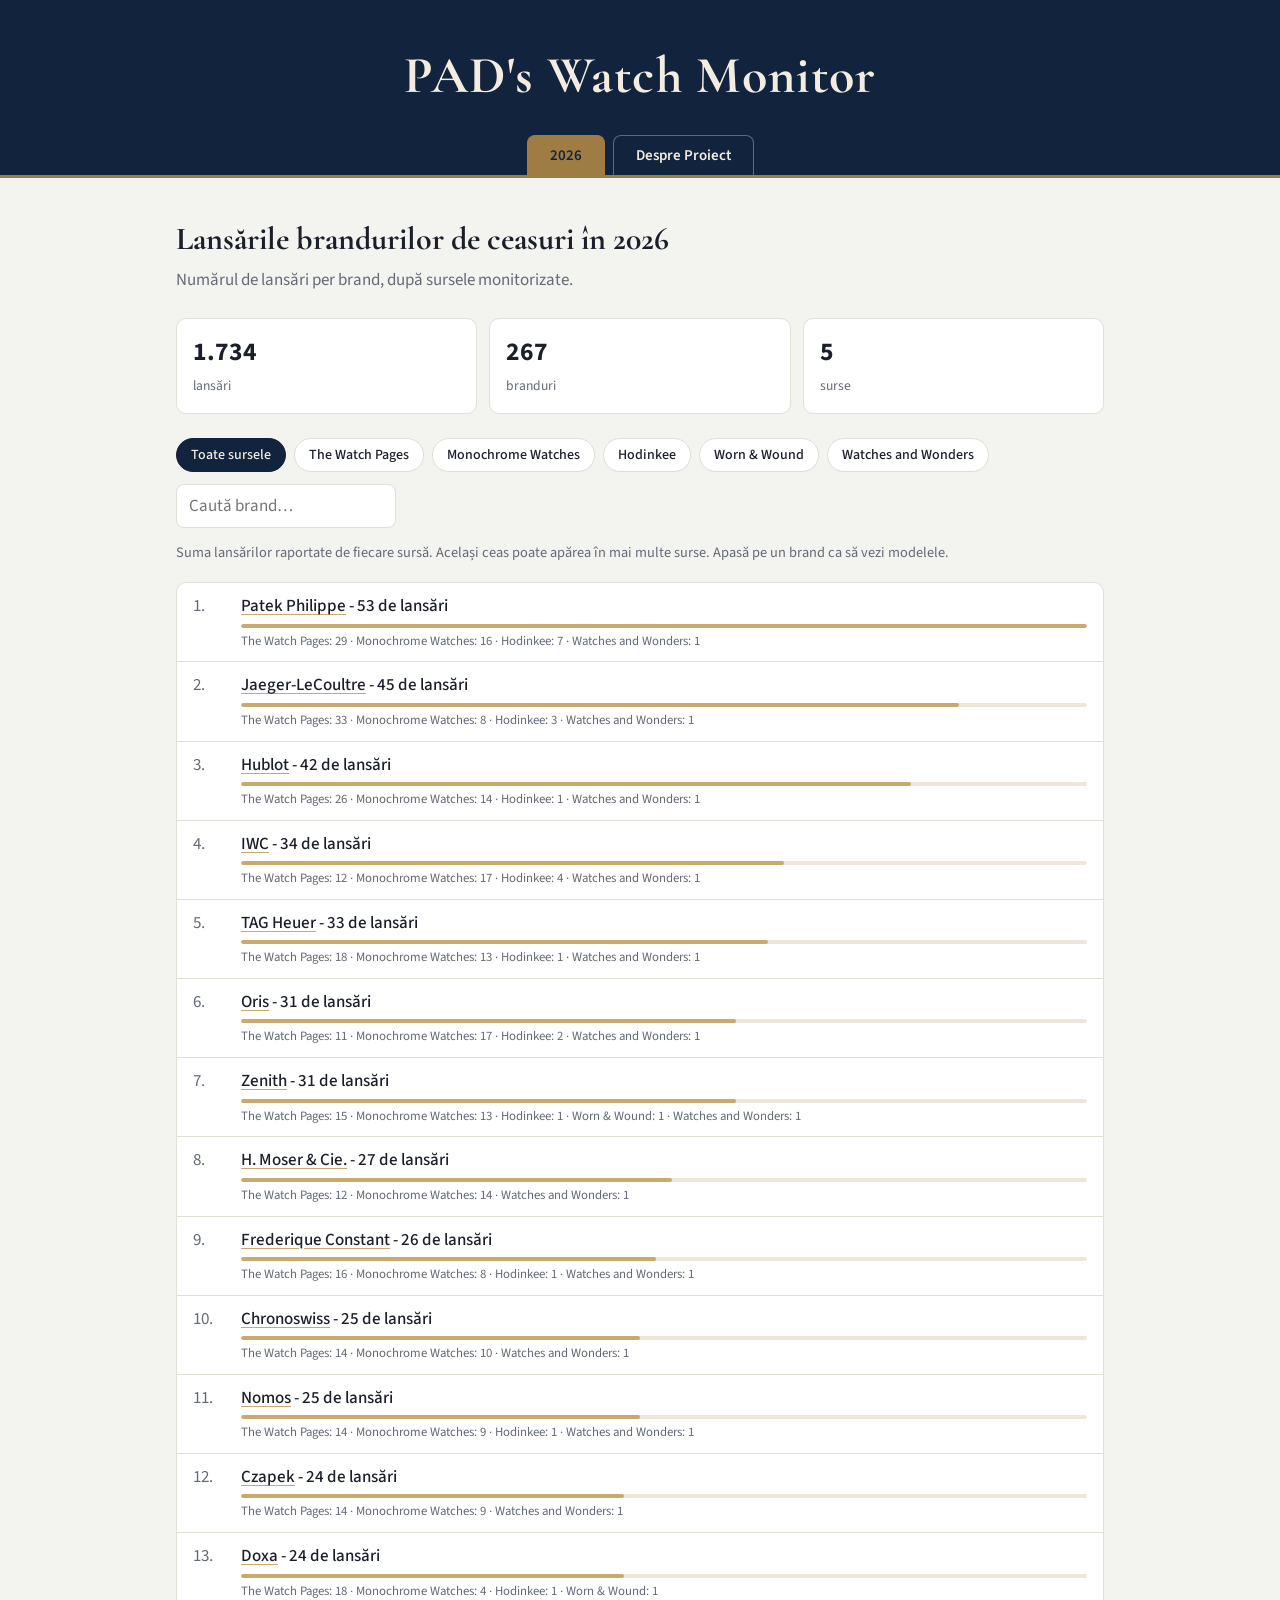
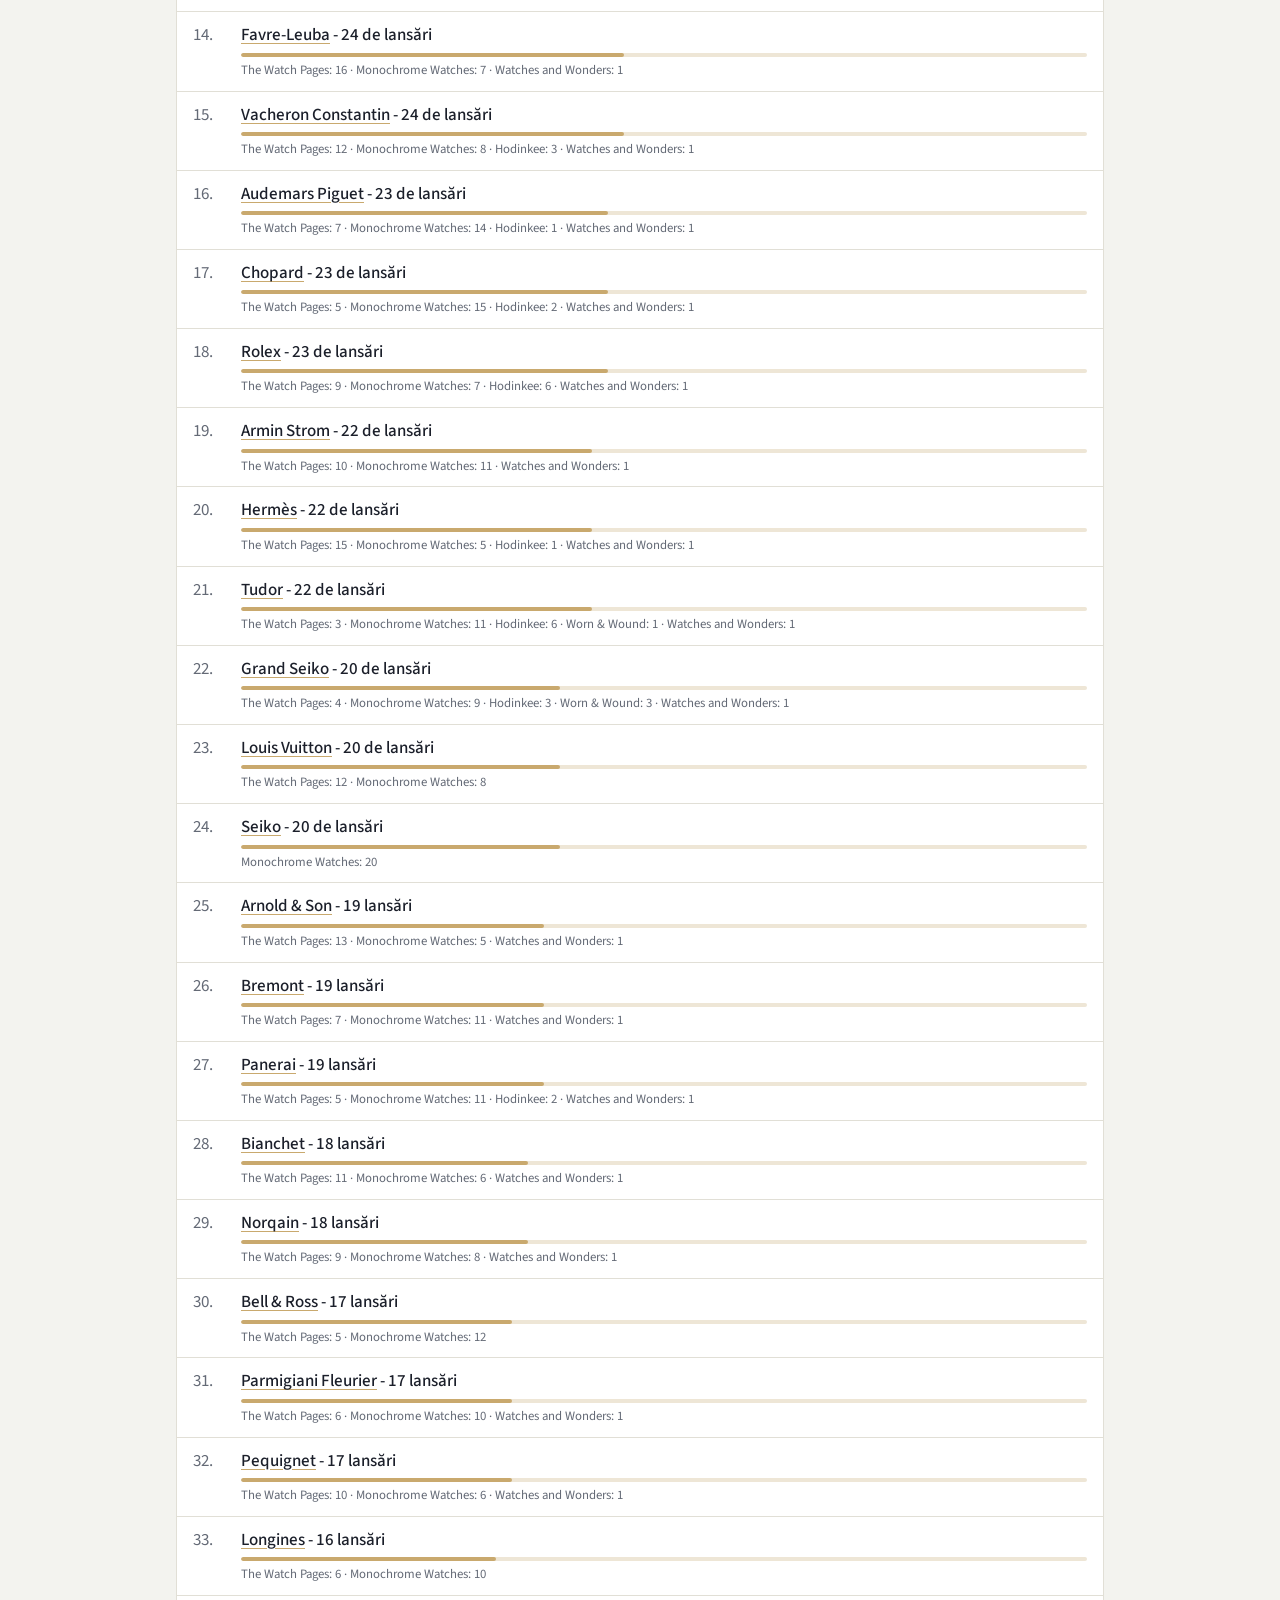
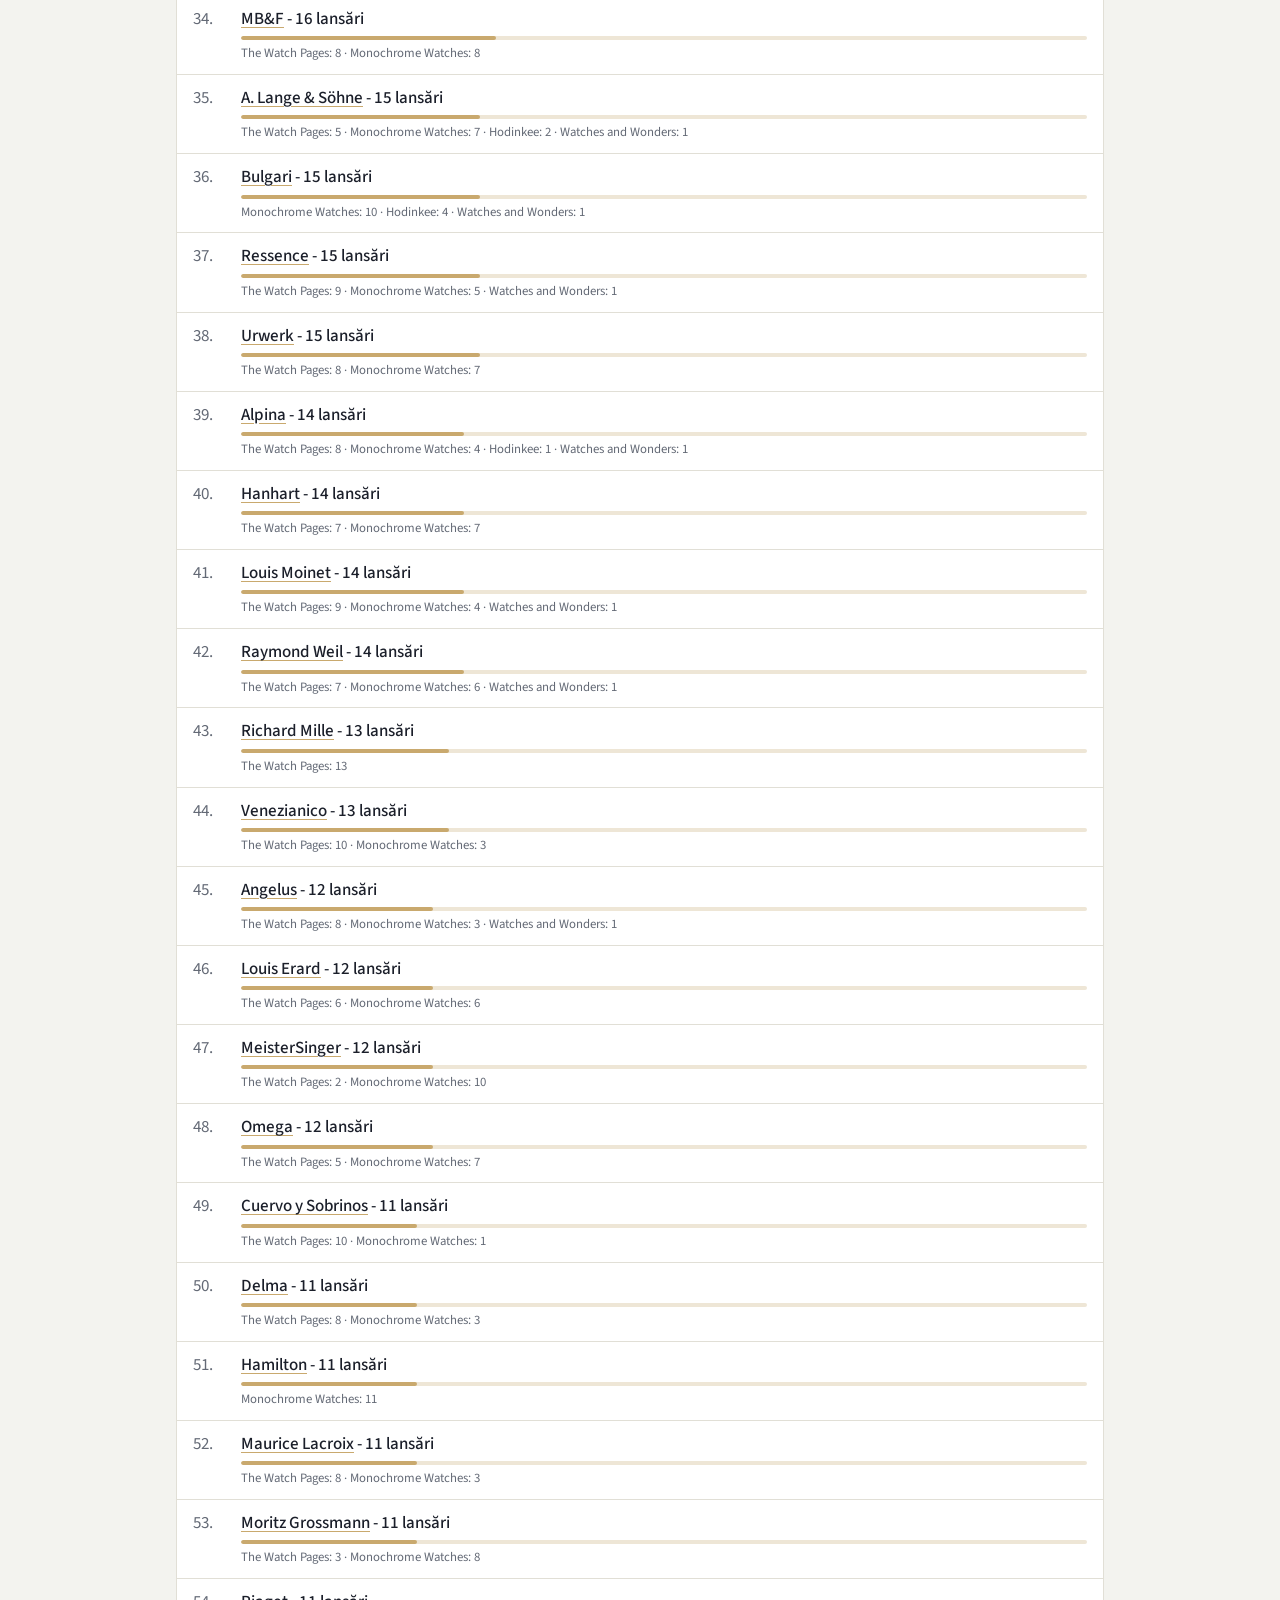
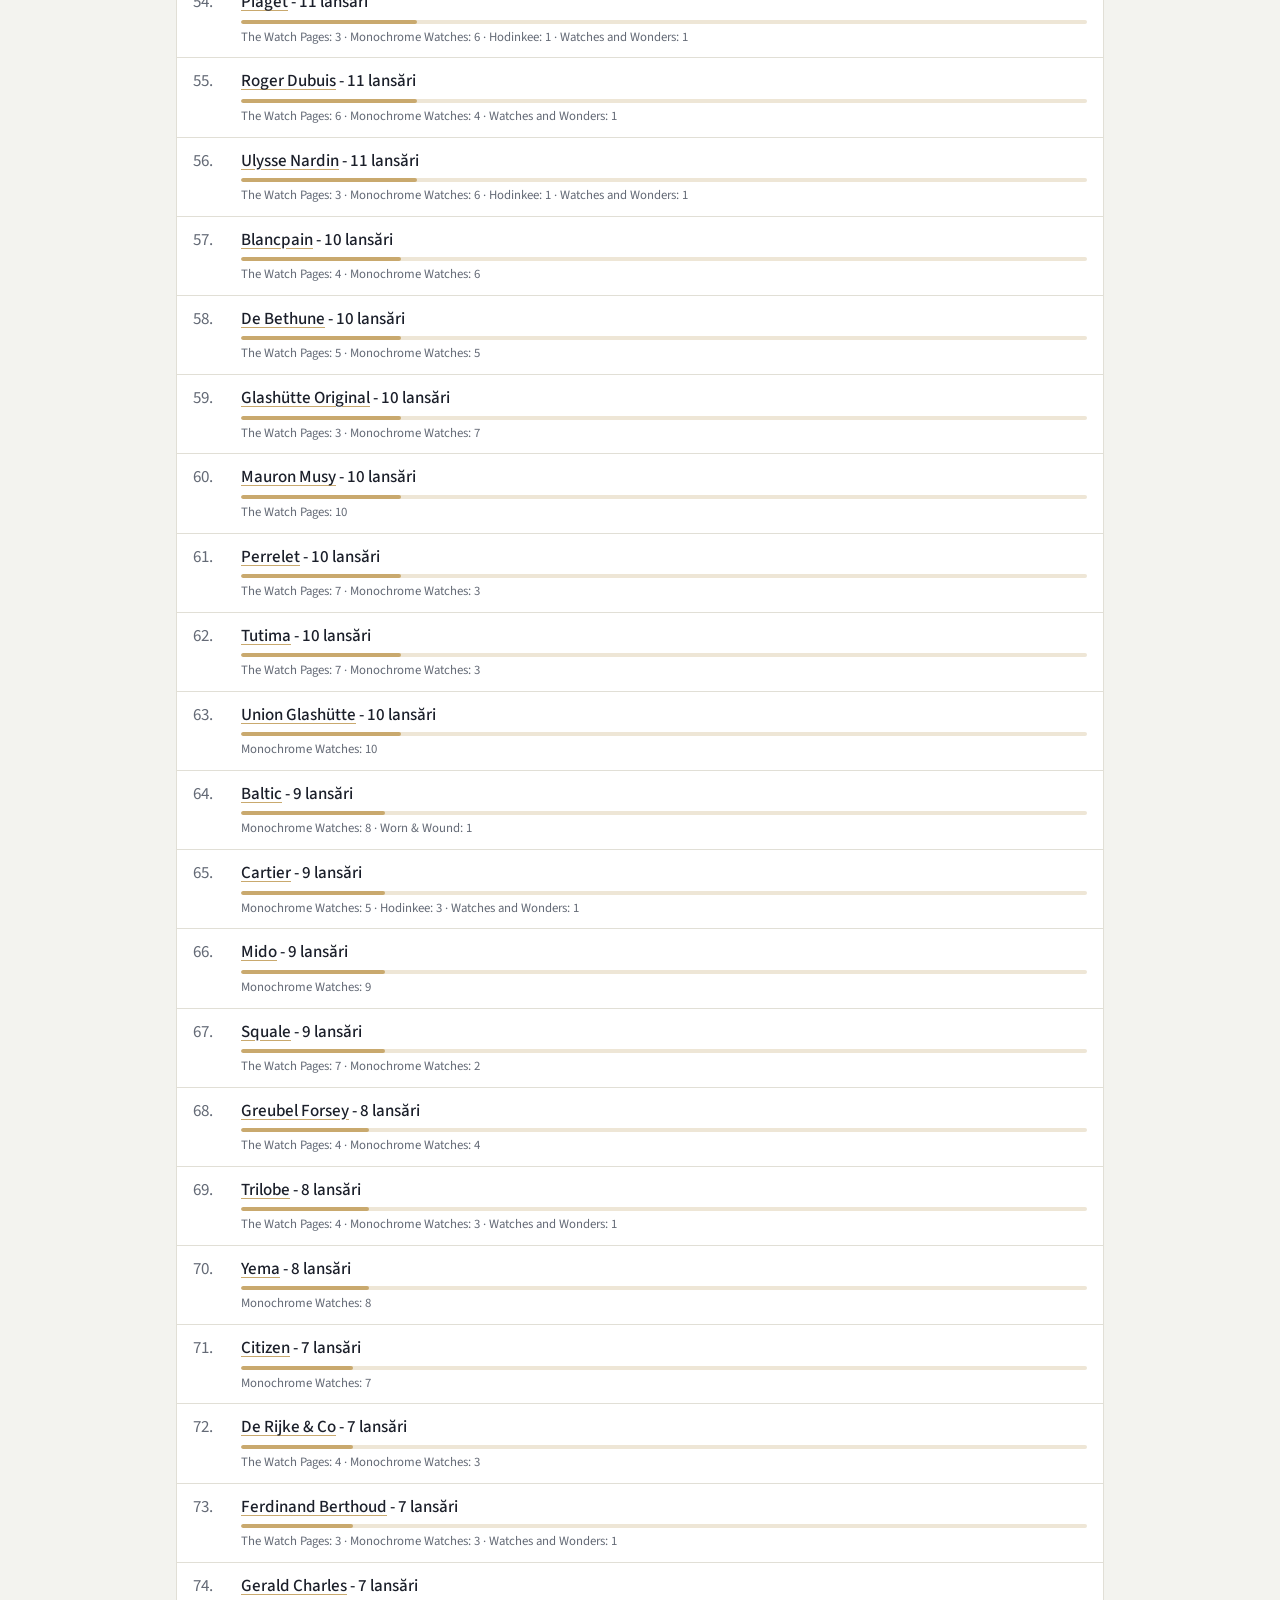
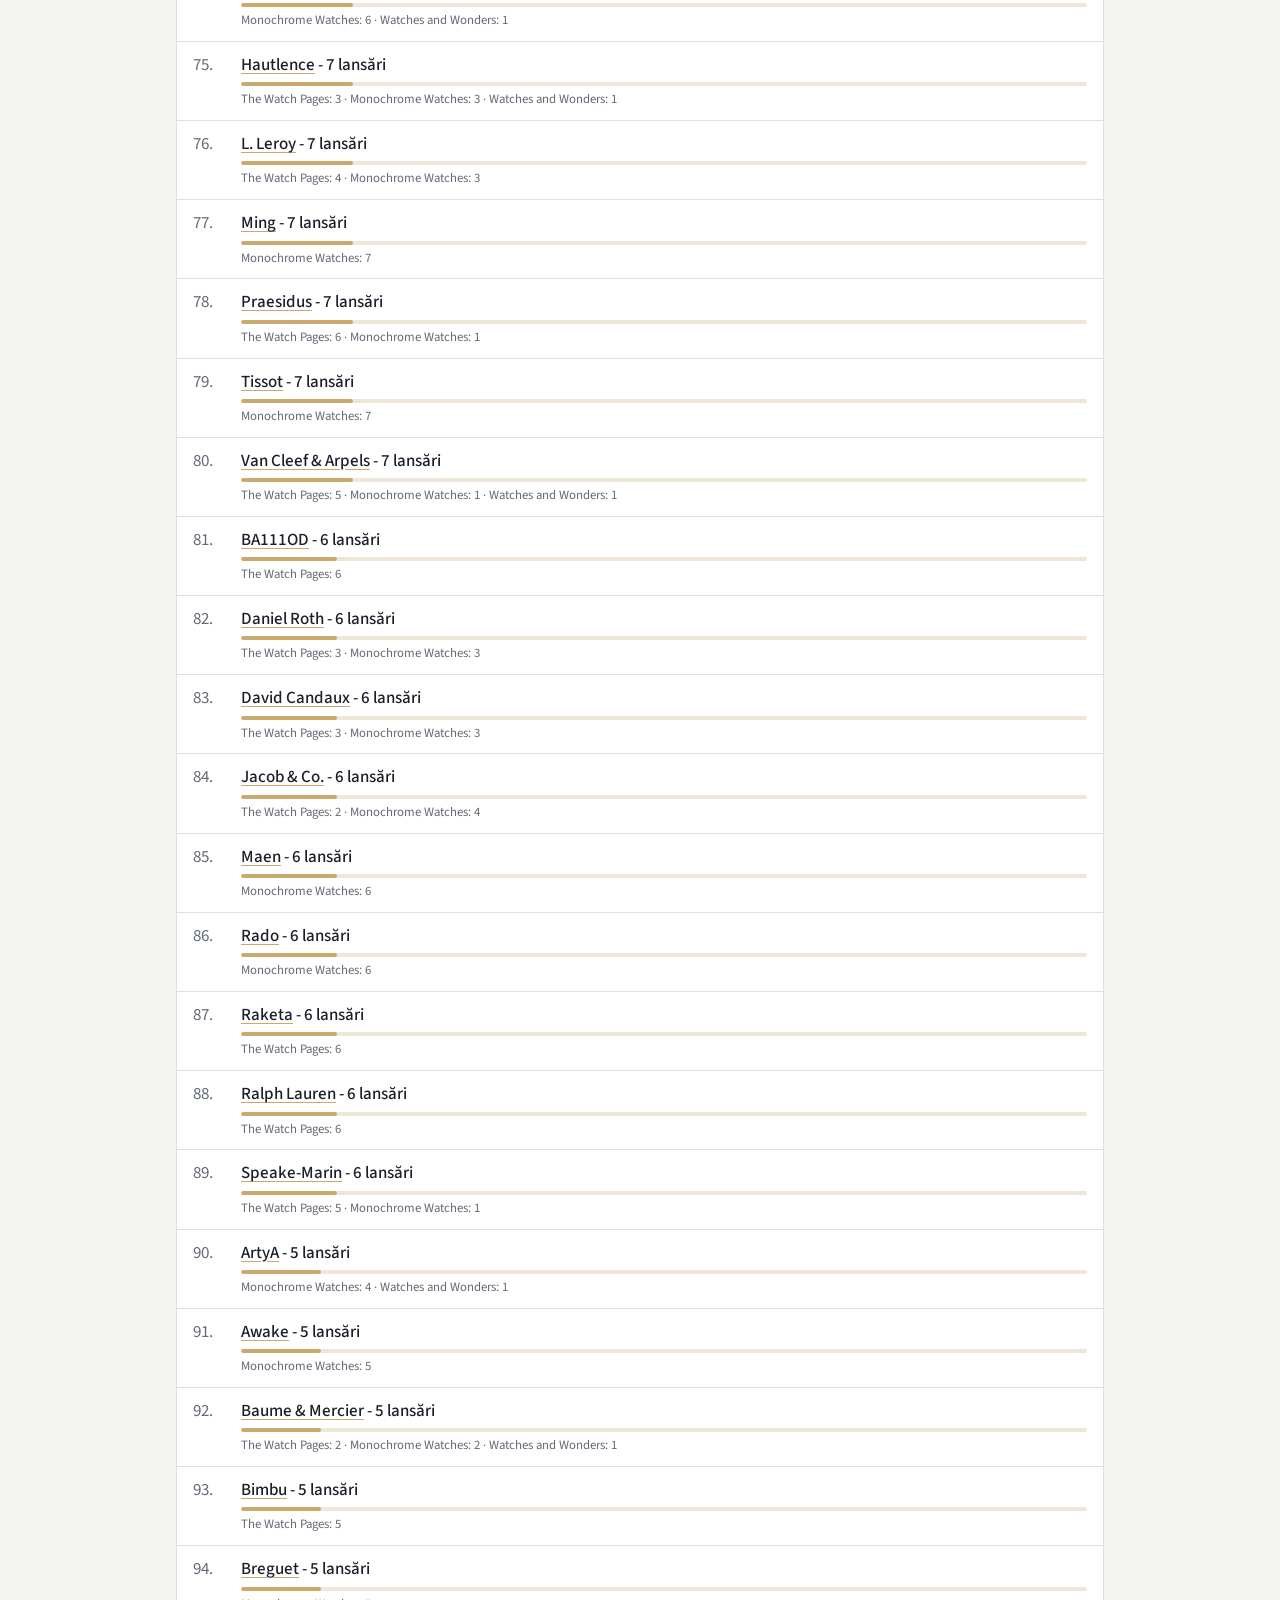
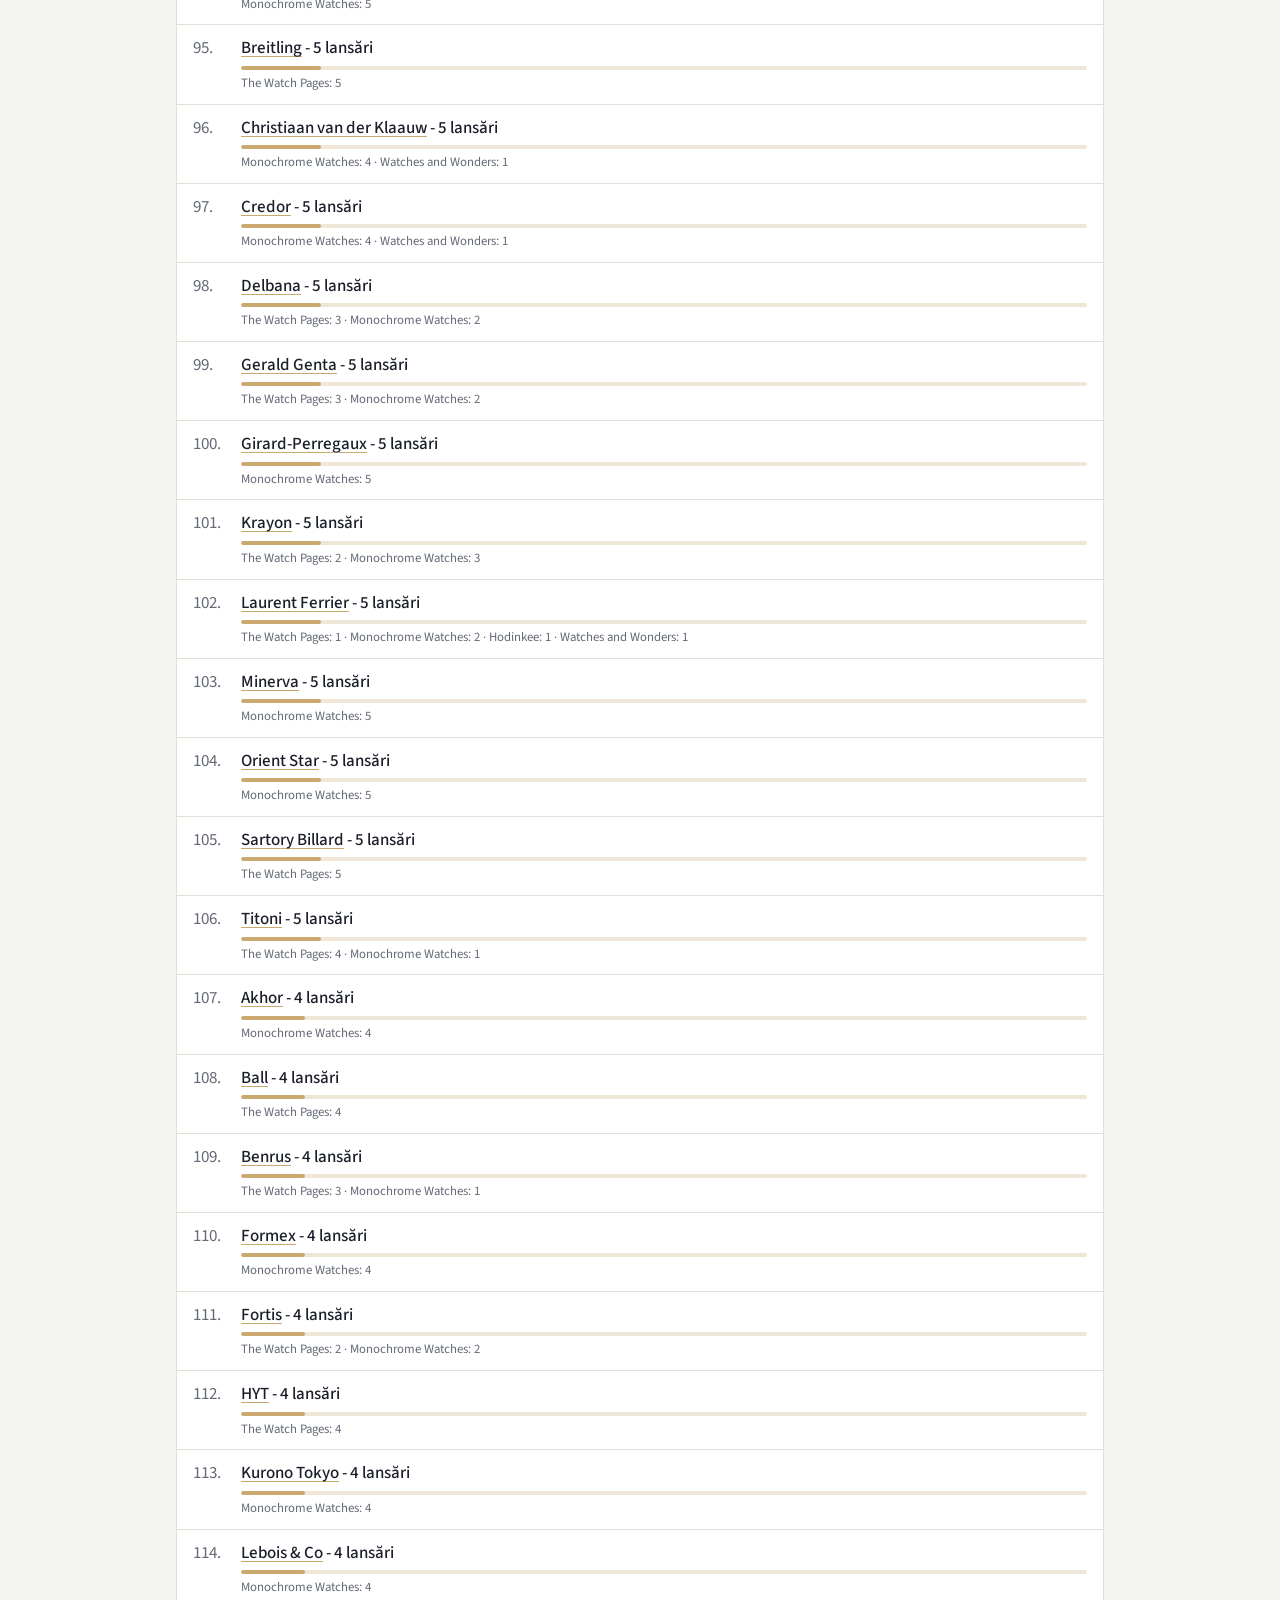
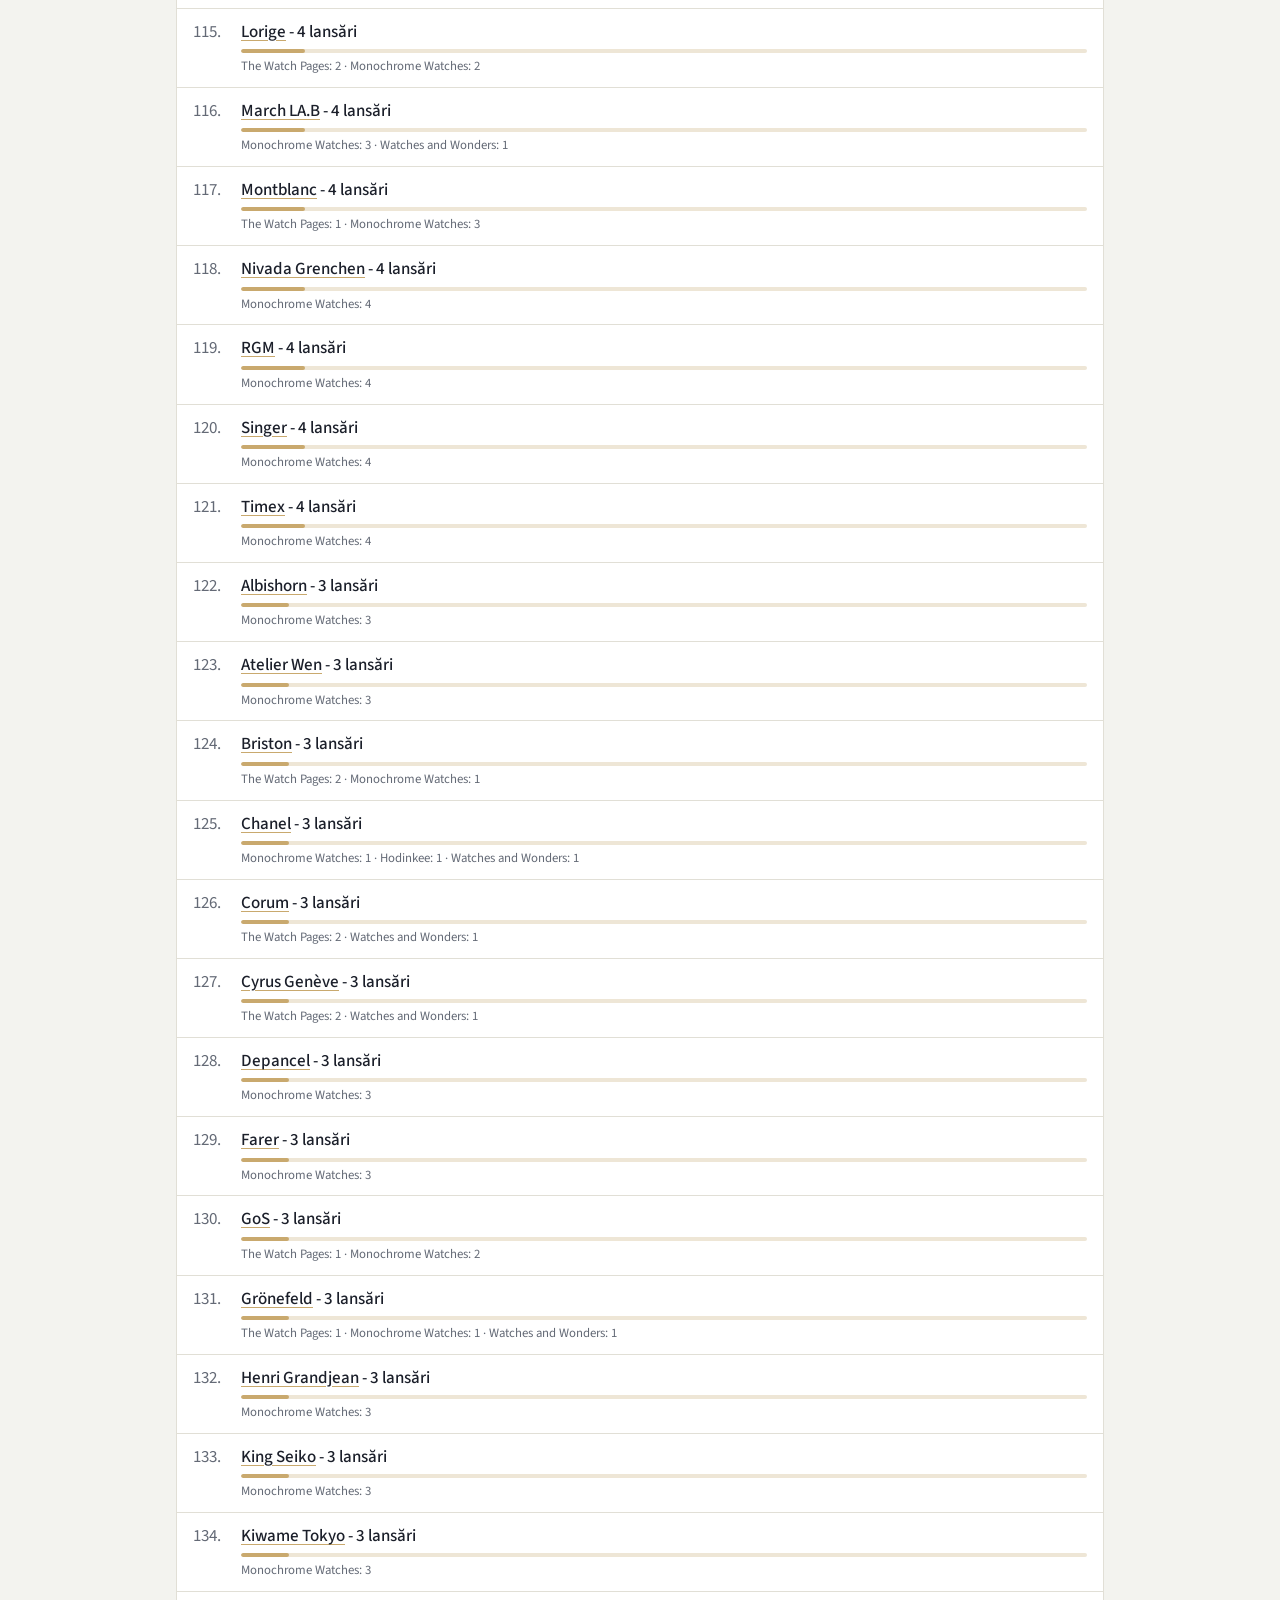
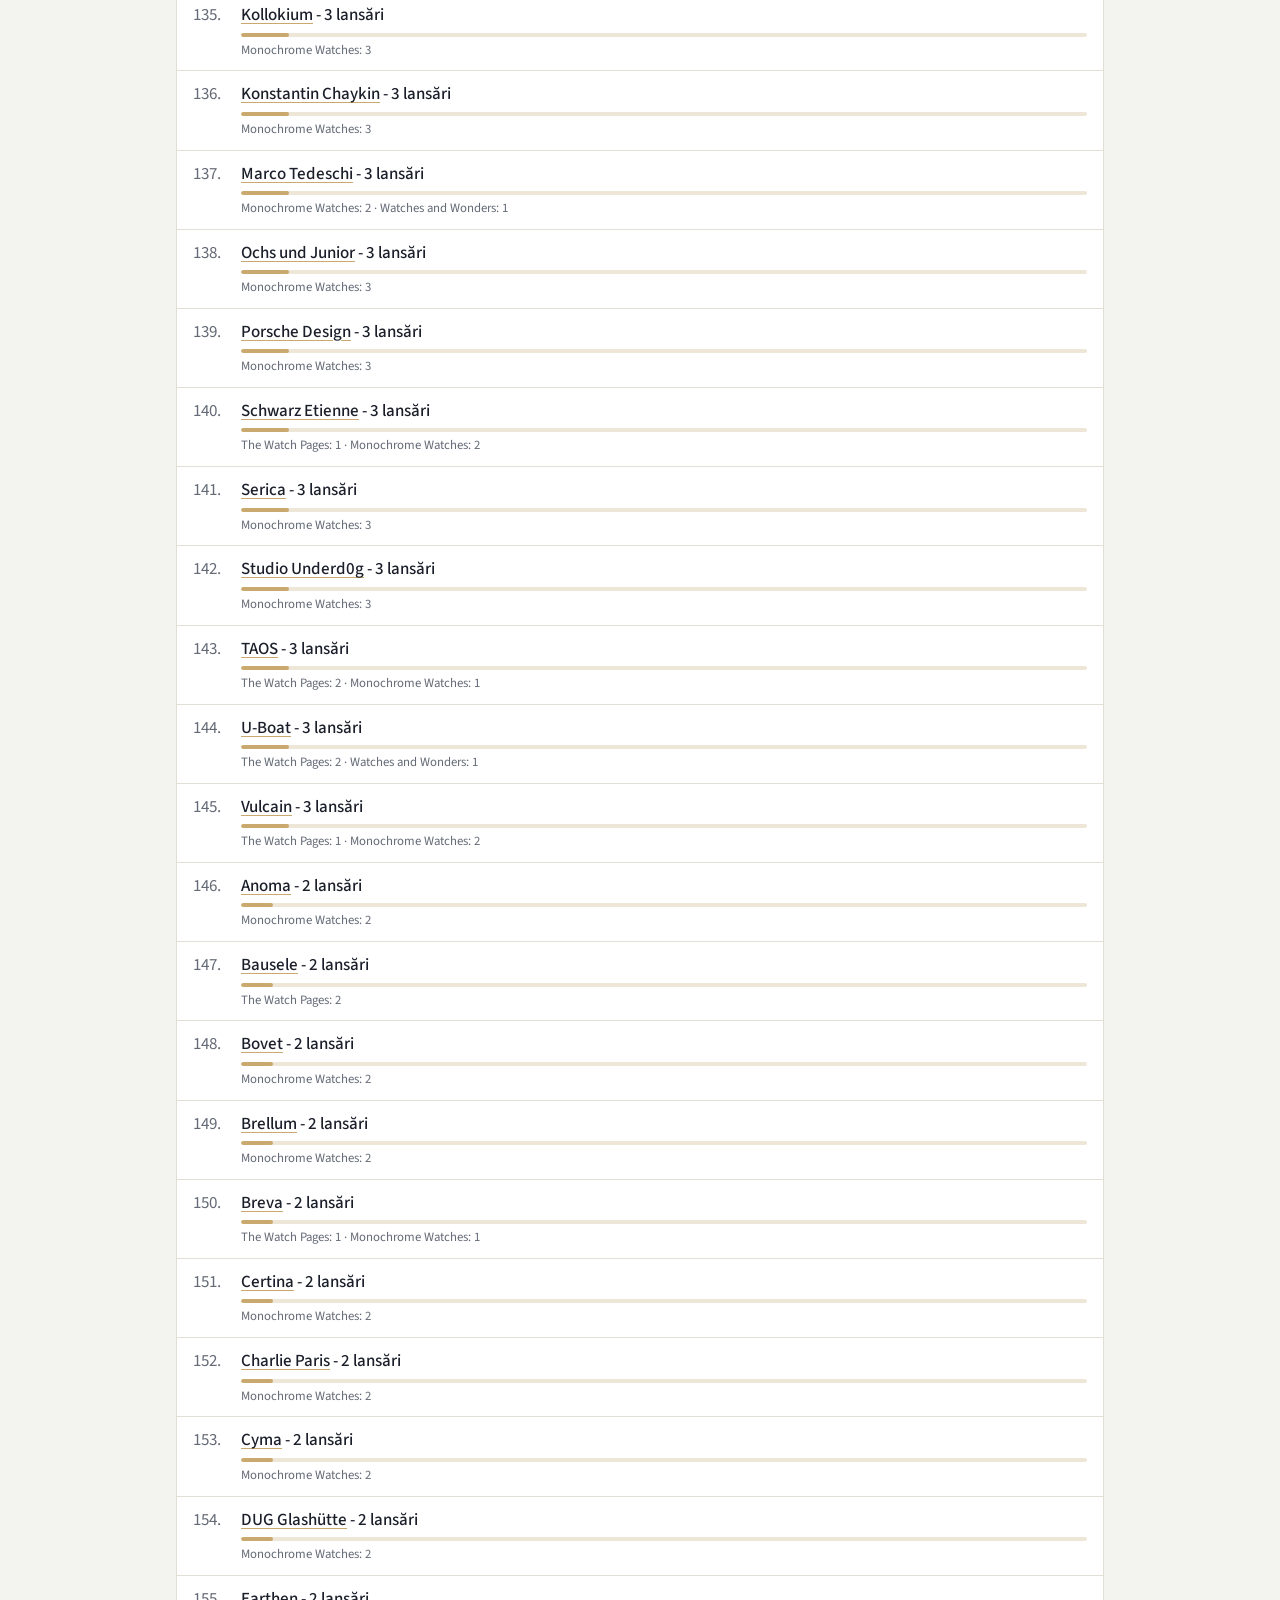
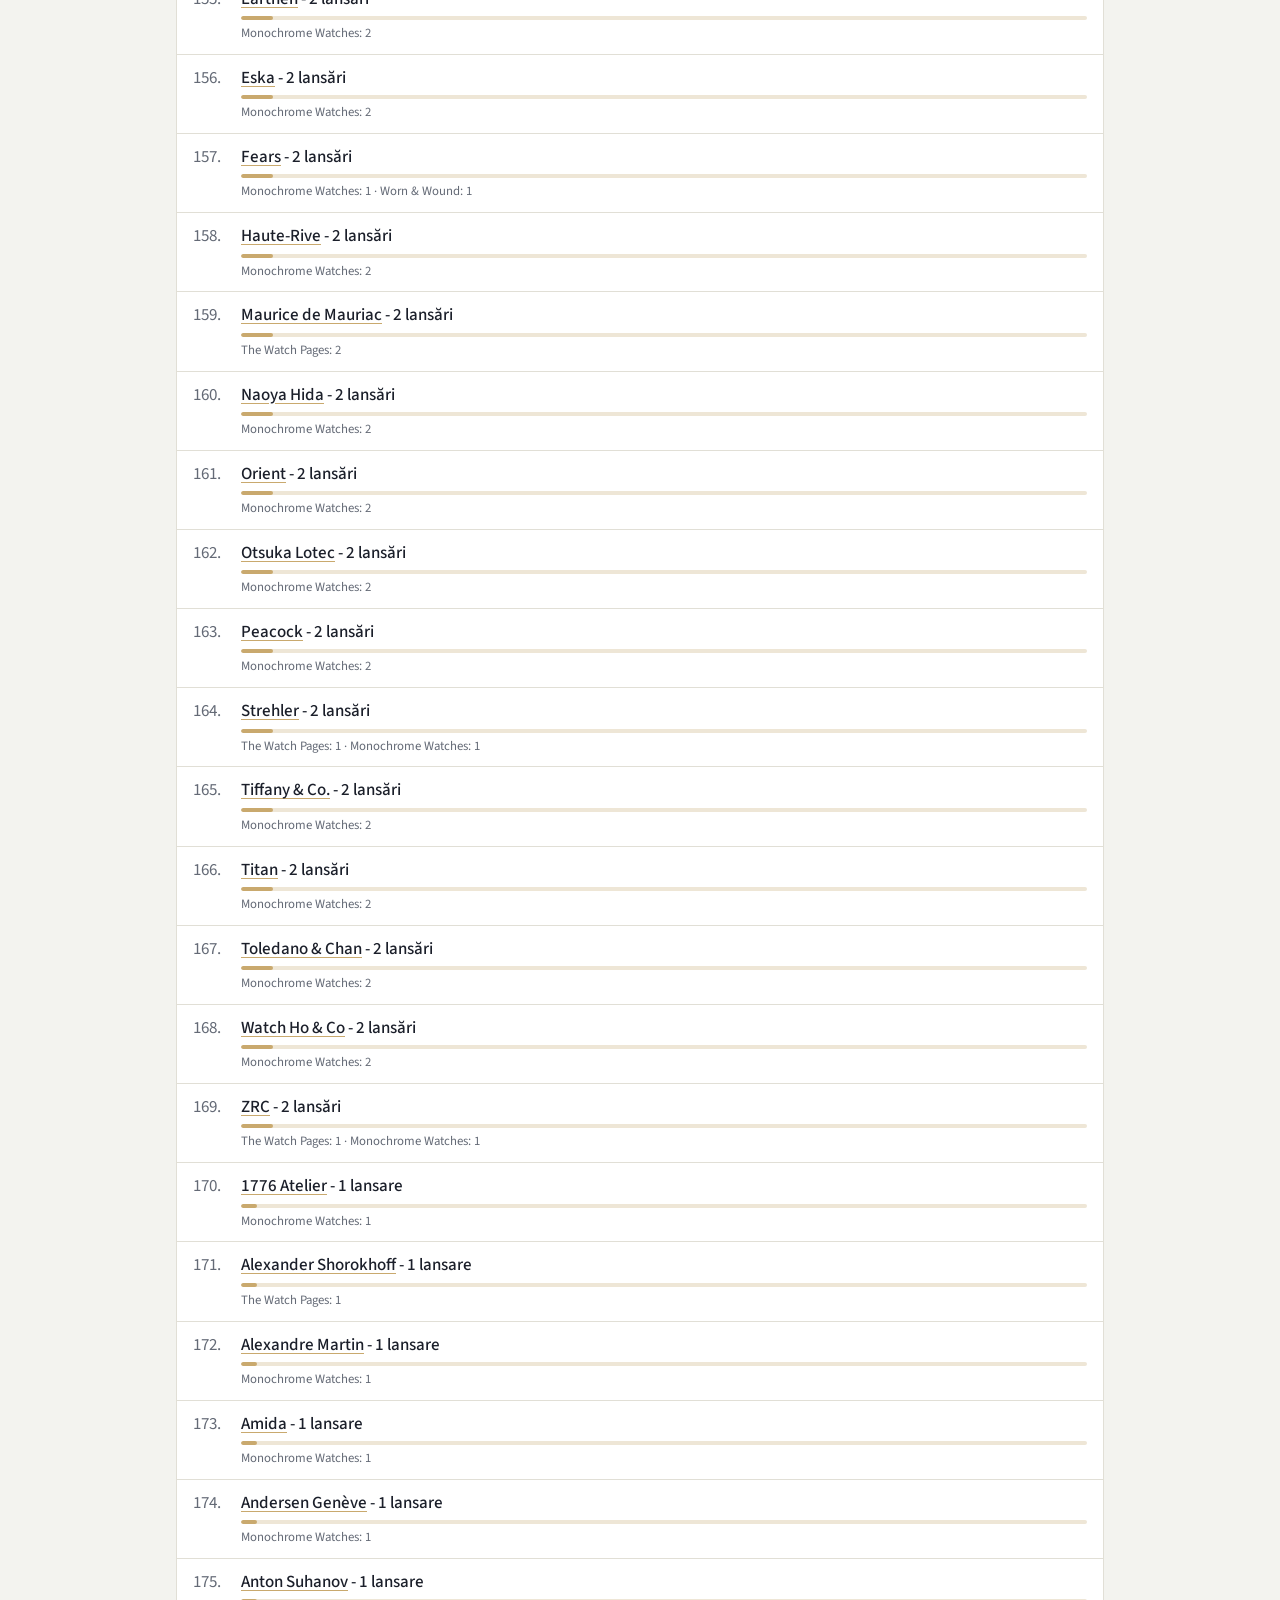
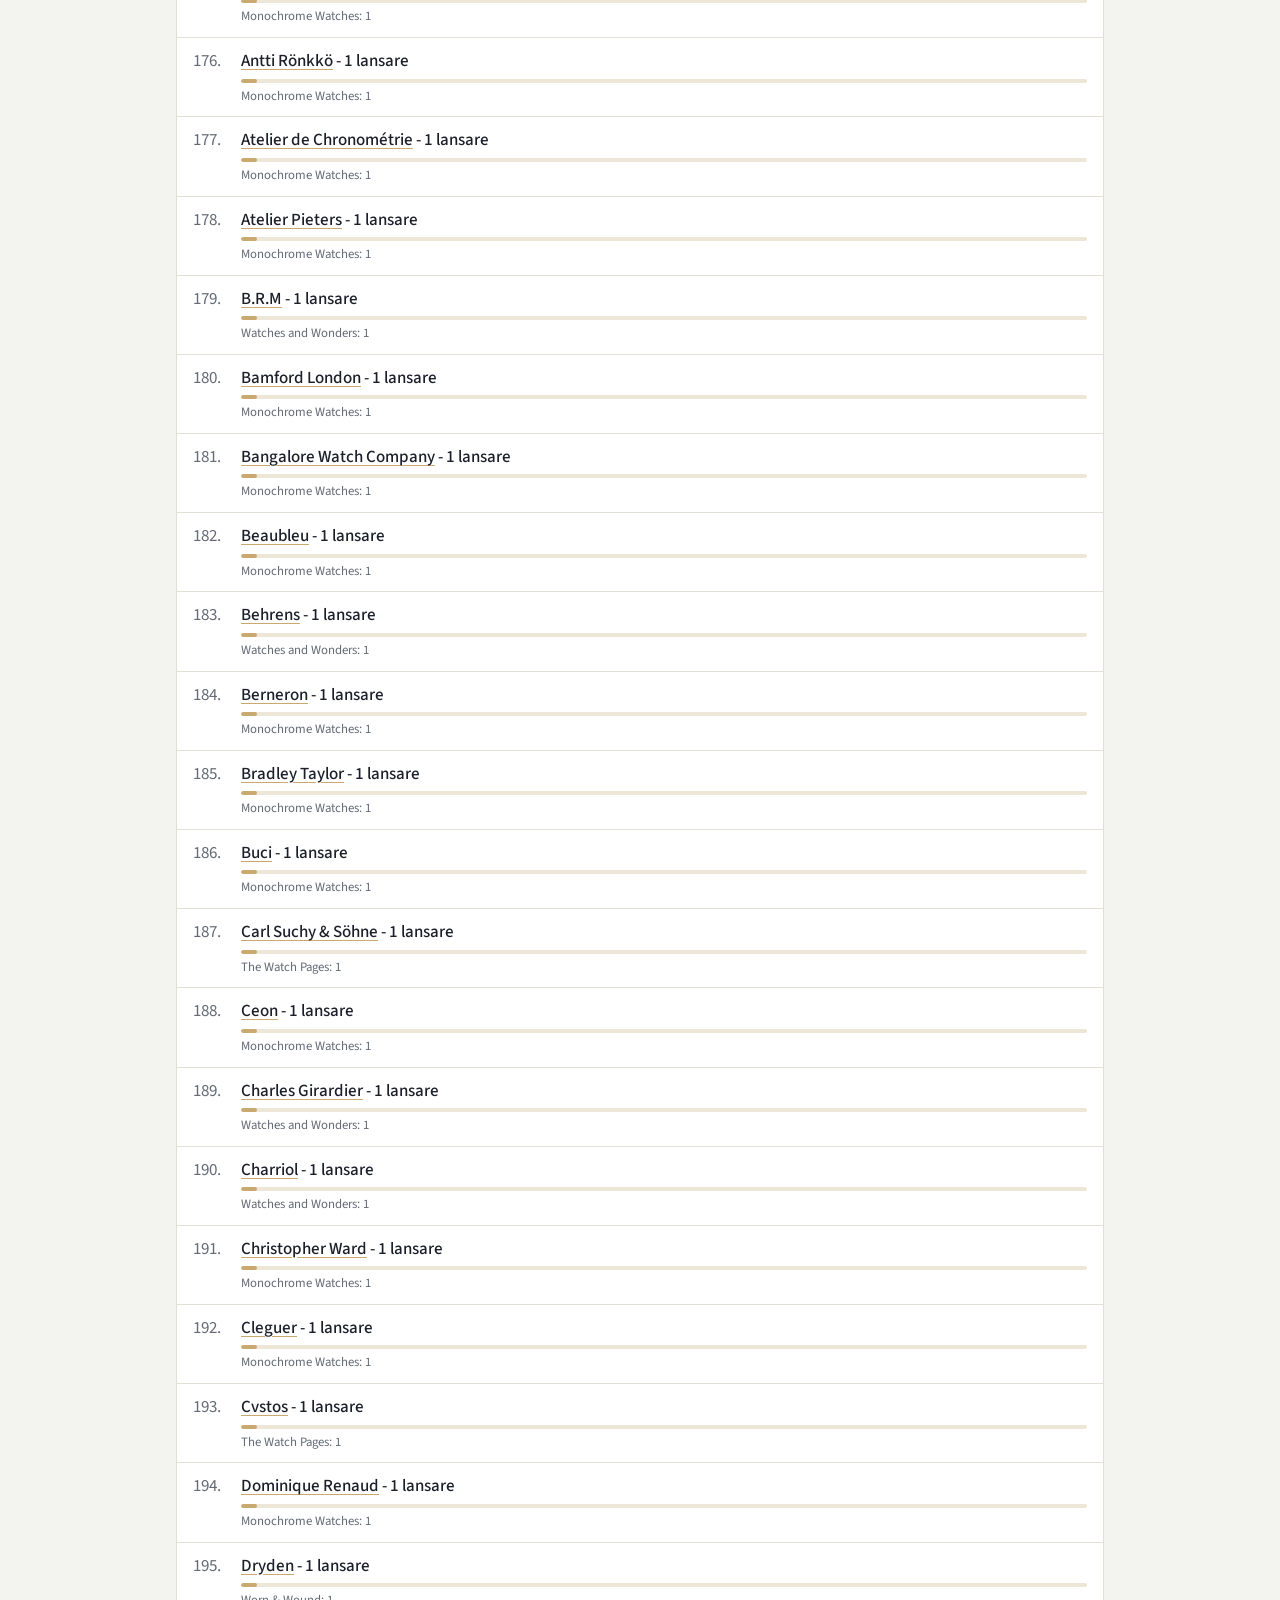
==== index.html @ 84ec3cbb "Pagina de brand cu modelele lansate si imagini - Numele brandurilor din statistica devin butoane car" ====
<!doctype html>
<html lang="ro">
<head>
  <meta charset="utf-8">
  <meta name="viewport" content="width=device-width, initial-scale=1">
  <title>PAD's Watch Monitor</title>
  <link rel="preconnect" href="https://fonts.googleapis.com">
  <link rel="preconnect" href="https://fonts.gstatic.com" crossorigin>
  <link href="https://fonts.googleapis.com/css2?family=Cormorant+Garamond:wght@500;600;700&family=Source+Sans+3:wght@400;500;600&display=swap" rel="stylesheet">
  <link rel="stylesheet" href="style.css">
</head>
<body>
  <header class="site-header">
    <div class="wrap">
      <h1 class="title">PAD's Watch Monitor</h1>
      <nav class="tabs" role="tablist">
        <button class="tab is-active" data-view="stats" role="tab" aria-selected="true">2026</button>
        <button class="tab" data-view="about" role="tab" aria-selected="false">Despre Proiect</button>
      </nav>
    </div>
  </header>

  <main class="wrap content">
    <section id="view-stats" class="view">
      <div class="intro">
        <h2>Lansările brandurilor de ceasuri în 2026</h2>
        <p class="muted">Numărul de lansări per brand, după sursele monitorizate.</p>
      </div>

      <div class="kpis" id="kpis"></div>

      <div class="controls">
        <div class="chips" id="source-chips"></div>
        <input type="search" id="search" placeholder="Caută brand…" aria-label="Caută brand">
      </div>

      <p class="source-note muted" id="source-note"></p>
      <ol class="brand-list" id="brand-list"></ol>
    </section>

    <section id="view-brand" class="view" hidden>
      <button class="back" id="back">← Înapoi la statistică</button>
      <div class="intro">
        <h2 id="brand-title"></h2>
        <p class="muted" id="brand-meta"></p>
      </div>
      <ul class="model-list" id="model-list"></ul>
    </section>

    <section id="view-about" class="view" hidden>
      <div class="intro">
        <h2>Despre Proiect</h2>
      </div>
      <div class="about">
        <p><strong>PAD's Watch Monitor</strong> adună într-un singur loc știrile despre lansările din lumea ceasurilor. Prima versiune arată o statistică a lansărilor din 2026, pe branduri.</p>

        <h3>Surse</h3>
        <ul class="source-table" id="source-table"></ul>

        <h3>Metodologie</h3>
        <ul>
          <li>O „lansare” înseamnă un model nou sau o variantă nouă prezentată în 2026, așa cum apare în sursă.</li>
          <li>Pe The Watch Pages, referințele care diferă doar prin variantă (de exemplu aceeași denumire de model) au fost comasate într-o singură lansare.</li>
          <li>Pe Monochrome Watches și Hodinkee sunt incluse doar articolele despre lansări (Introducing, First Look, Hands-on); interviurile, știrile din industrie, ghidurile și editorialele sunt excluse. Numele modelelor au fost extrase din titlurile articolelor.</li>
          <li>Imaginile sunt afișate direct de pe site-urile sursă și aparțin acestora. Fiecare model are un link către articolul sau pagina originală.</li>
          <li>Numele brandurilor au fost normalizate (de exemplu „IWC Schaffhausen” → „IWC”, „BVLGARI” → „Bulgari”).</li>
          <li>Vizualizarea „Toate sursele” adună numerele din fiecare sursă. Același ceas poate fi prezent în mai multe surse, deci totalul arată cât de prezent a fost un brand în presă, nu numărul de modele unice.</li>
        </ul>
        <p class="muted">Date colectate pe 21 octombrie 2026.</p>
      </div>
    </section>
  </main>

  <footer class="site-footer">
    <div class="wrap">
      <span>© 2026 PAD's Watch Monitor</span>
      <span class="muted">Date agregate din surse publice · actualizat 21.10.2026</span>
    </div>
  </footer>

  <script src="data.js"></script>
  <script src="app.js"></script>
</body>
</html>
---- style.css ----
/* Layout: bandă navy cu titlu și file de navigare, o coloană de conținut, footer navy. */
:root {
  --bg: #f3f3ef;
  --surface: #ffffff;
  --ink: #1b1f2a;
  --muted: #646a76;
  --line: #e1dfd6;
  --navy: #12233d;
  --on-navy: #f3ede1;
  --on-navy-muted: #a9b0bd;
  --gold: #a07c45;
  --gold-soft: #eee6d6;
  --bar: #c9a96e;
  --bad-bg: #f3d9d6;
  --bad-fg: #7a2a20;
  --display: "Cormorant Garamond", Georgia, serif;
  --body: "Source Sans 3", system-ui, sans-serif;
}

@media (prefers-color-scheme: dark) {
  :root:not([data-theme="light"]) {
    --bg: #0f141d;
    --surface: #161d29;
    --ink: #ece8df;
    --muted: #9aa0ab;
    --line: #263042;
    --navy: #0a1220;
    --gold: #d2b27a;
    --gold-soft: #2a2a24;
    --bar: #b08d57;
    --bad-bg: #3a1f1c;
    --bad-fg: #f0b3aa;
    color-scheme: dark;
  }
}

:root[data-theme="dark"] {
  --bg: #0f141d;
  --surface: #161d29;
  --ink: #ece8df;
  --muted: #9aa0ab;
  --line: #263042;
  --navy: #0a1220;
  --gold: #d2b27a;
  --gold-soft: #2a2a24;
  --bar: #b08d57;
  --bad-bg: #3a1f1c;
  --bad-fg: #f0b3aa;
  color-scheme: dark;
}

* { box-sizing: border-box; }

html, body { margin: 0; }

body {
  min-height: 100vh;
  display: flex;
  flex-direction: column;
  background: var(--bg);
  color: var(--ink);
  font: 17px/1.55 var(--body);
}

.wrap { width: 100%; max-width: 960px; margin: 0 auto; padding-left: max(16px, env(safe-area-inset-left, 0px)); padding-right: max(16px, env(safe-area-inset-right, 0px)); }

.muted { color: var(--muted); }

/* Header */
.site-header {
  background: var(--navy);
  color: var(--on-navy);
  padding-block: 36px 0;
  border-bottom: 3px solid var(--gold);
}
.site-header .wrap { text-align: center; }
.title {
  margin: 0;
  font-family: var(--display);
  font-weight: 700;
  font-size: clamp(2rem, 6vw, 3.25rem);
  letter-spacing: .02em;
}
.tabs { display: flex; justify-content: center; gap: 8px; margin-top: 18px; }
.tab {
  appearance: none;
  border: 1px solid color-mix(in srgb, var(--on-navy) 35%, transparent);
  border-bottom: none;
  background: transparent;
  color: inherit;
  font: 600 15px/1 var(--body);
  padding: 12px 22px;
  border-radius: 8px 8px 0 0;
  cursor: pointer;
}
.tab:hover { background: color-mix(in srgb, var(--on-navy) 8%, transparent); }
.tab.is-active { background: var(--gold); border-color: var(--gold); color: var(--navy); }
.tab:focus-visible { outline: 2px solid var(--gold); outline-offset: 2px; }

/* Content */
.content { flex: 1; padding-block: 36px 48px; }
.intro h2 {
  margin: 0 0 4px;
  font-family: var(--display);
  font-size: 2rem;
}
.intro p { margin: 0 0 24px; }

.kpis { display: grid; grid-template-columns: repeat(3, 1fr); gap: 12px; margin-bottom: 24px; }
.kpi { background: var(--surface); border: 1px solid var(--line); border-radius: 10px; padding: 14px 16px; }
.kpi b { display: block; font-size: 1.6rem; font-variant-numeric: tabular-nums; }
.kpi span { color: var(--muted); font-size: .85rem; }

.controls { display: flex; flex-wrap: wrap; gap: 12px; align-items: center; justify-content: space-between; }
.chips { display: flex; flex-wrap: wrap; gap: 8px; }
.chip {
  border: 1px solid var(--line);
  background: var(--surface);
  color: var(--ink);
  border-radius: 999px;
  padding: 6px 14px;
  font: 500 14px var(--body);
  cursor: pointer;
}
.chip.is-active { background: var(--navy); color: var(--on-navy); border-color: var(--navy); }
.chip:disabled { opacity: .45; cursor: not-allowed; text-decoration: line-through; }
#search {
  flex: 0 1 220px;
  min-width: 160px;
  padding: 8px 12px;
  border: 1px solid var(--line);
  border-radius: 8px;
  background: var(--surface);
  color: var(--ink);
  font: inherit;
}

.source-note { font-size: .9rem; margin: 14px 0 18px; }

.brand-list { list-style: none; margin: 0; padding: 0; background: var(--surface); border: 1px solid var(--line); border-radius: 10px; }
.brand-list li {
  display: grid;
  grid-template-columns: 2.5rem 1fr;
  gap: 4px 8px;
  padding: 10px 16px;
  border-bottom: 1px solid var(--line);
}
.brand-list li:last-child { border-bottom: none; }
.rank { color: var(--muted); font-variant-numeric: tabular-nums; }
.line { font-weight: 500; }
.line .n { font-variant-numeric: tabular-nums; }
.bar { grid-column: 2; height: 4px; border-radius: 2px; background: var(--gold-soft); overflow: hidden; }
.bar i { display: block; height: 100%; background: var(--bar); border-radius: 2px; }
.split { grid-column: 2; font-size: .8rem; color: var(--muted); }
.empty { padding: 20px 16px; color: var(--muted); }

.brand-link {
  appearance: none;
  border: none;
  background: none;
  padding: 0;
  font: inherit;
  color: var(--ink);
  text-decoration: underline;
  text-decoration-color: var(--bar);
  text-underline-offset: 3px;
  cursor: pointer;
}
.brand-link:hover { color: var(--gold); }
.brand-link:focus-visible, .back:focus-visible { outline: 2px solid var(--gold); outline-offset: 2px; border-radius: 2px; }

/* Brand page */
.back {
  appearance: none;
  border: 1px solid var(--line);
  background: var(--surface);
  color: var(--ink);
  font: 500 14px var(--body);
  padding: 6px 14px;
  border-radius: 999px;
  cursor: pointer;
  margin-bottom: 20px;
}
.back:hover { border-color: var(--gold); }
.model-list { list-style: none; margin: 0; padding: 0; display: grid; gap: 10px; }
.model {
  display: grid;
  grid-template-columns: 160px 1fr;
  gap: 16px;
  align-items: center;
  background: var(--surface);
  border: 1px solid var(--line);
  border-radius: 10px;
  padding: 10px;
}
/* Cadru standard pentru toate imaginile: 160 × 120 (4:3), decupate uniform. */
.thumb {
  position: relative;
  display: block;
  width: 160px;
  height: 120px;
  max-width: 100%;
  overflow: hidden;
  border-radius: 6px;
  background: var(--gold-soft);
}
.thumb img { position: absolute; inset: 0; width: 100%; height: 100%; object-fit: cover; }
.thumb-fallback {
  position: absolute;
  inset: 0;
  display: none;
  place-items: center;
  padding: 8px;
  text-align: center;
  font-size: .75rem;
  color: var(--muted);
}
.thumb.is-missing img { display: none; }
.thumb.is-missing .thumb-fallback, .thumb:not(:has(img)) .thumb-fallback { display: grid; }
.model-text { min-width: 0; }
.model-name { margin: 0 0 4px; font: 600 1.05rem/1.35 var(--body); overflow-wrap: anywhere; }
.model-src { margin: 0; font-size: .85rem; color: var(--muted); display: flex; flex-wrap: wrap; gap: 4px 10px; align-items: center; }
.model-src a { color: var(--gold); }
.src-tag { background: var(--gold-soft); color: var(--ink); border-radius: 999px; padding: 1px 8px; font-size: .75rem; }

/* About */
.about { max-width: 720px; }
.about h3 { font-family: var(--display); font-size: 1.4rem; margin: 28px 0 8px; }
.about li { margin-bottom: 6px; }
.source-table { padding-left: 0; list-style: none; }
.source-table li { background: var(--surface); border: 1px solid var(--line); border-radius: 8px; padding: 10px 14px; margin-bottom: 8px; }
.source-table a { color: var(--gold); word-break: break-all; }
.badge { display: inline-block; font-size: .75rem; padding: 1px 8px; border-radius: 999px; margin-left: 6px; background: var(--gold-soft); }
.badge.blocked { background: var(--bad-bg); color: var(--bad-fg); }

/* Footer */
.site-footer { background: var(--navy); color: var(--on-navy); padding-block: 18px; font-size: .875rem; }
.site-footer .wrap { display: flex; flex-wrap: wrap; justify-content: space-between; gap: 6px; }
.site-footer .muted { color: var(--on-navy-muted); }

@media (max-width: 560px) {
  .kpis { grid-template-columns: 1fr 1fr; }
  .kpis .kpi:last-child { grid-column: span 2; }
  #search { flex-basis: 100%; }
  .model { grid-template-columns: 120px 1fr; gap: 12px; }
  .thumb { width: 120px; height: 90px; }
}
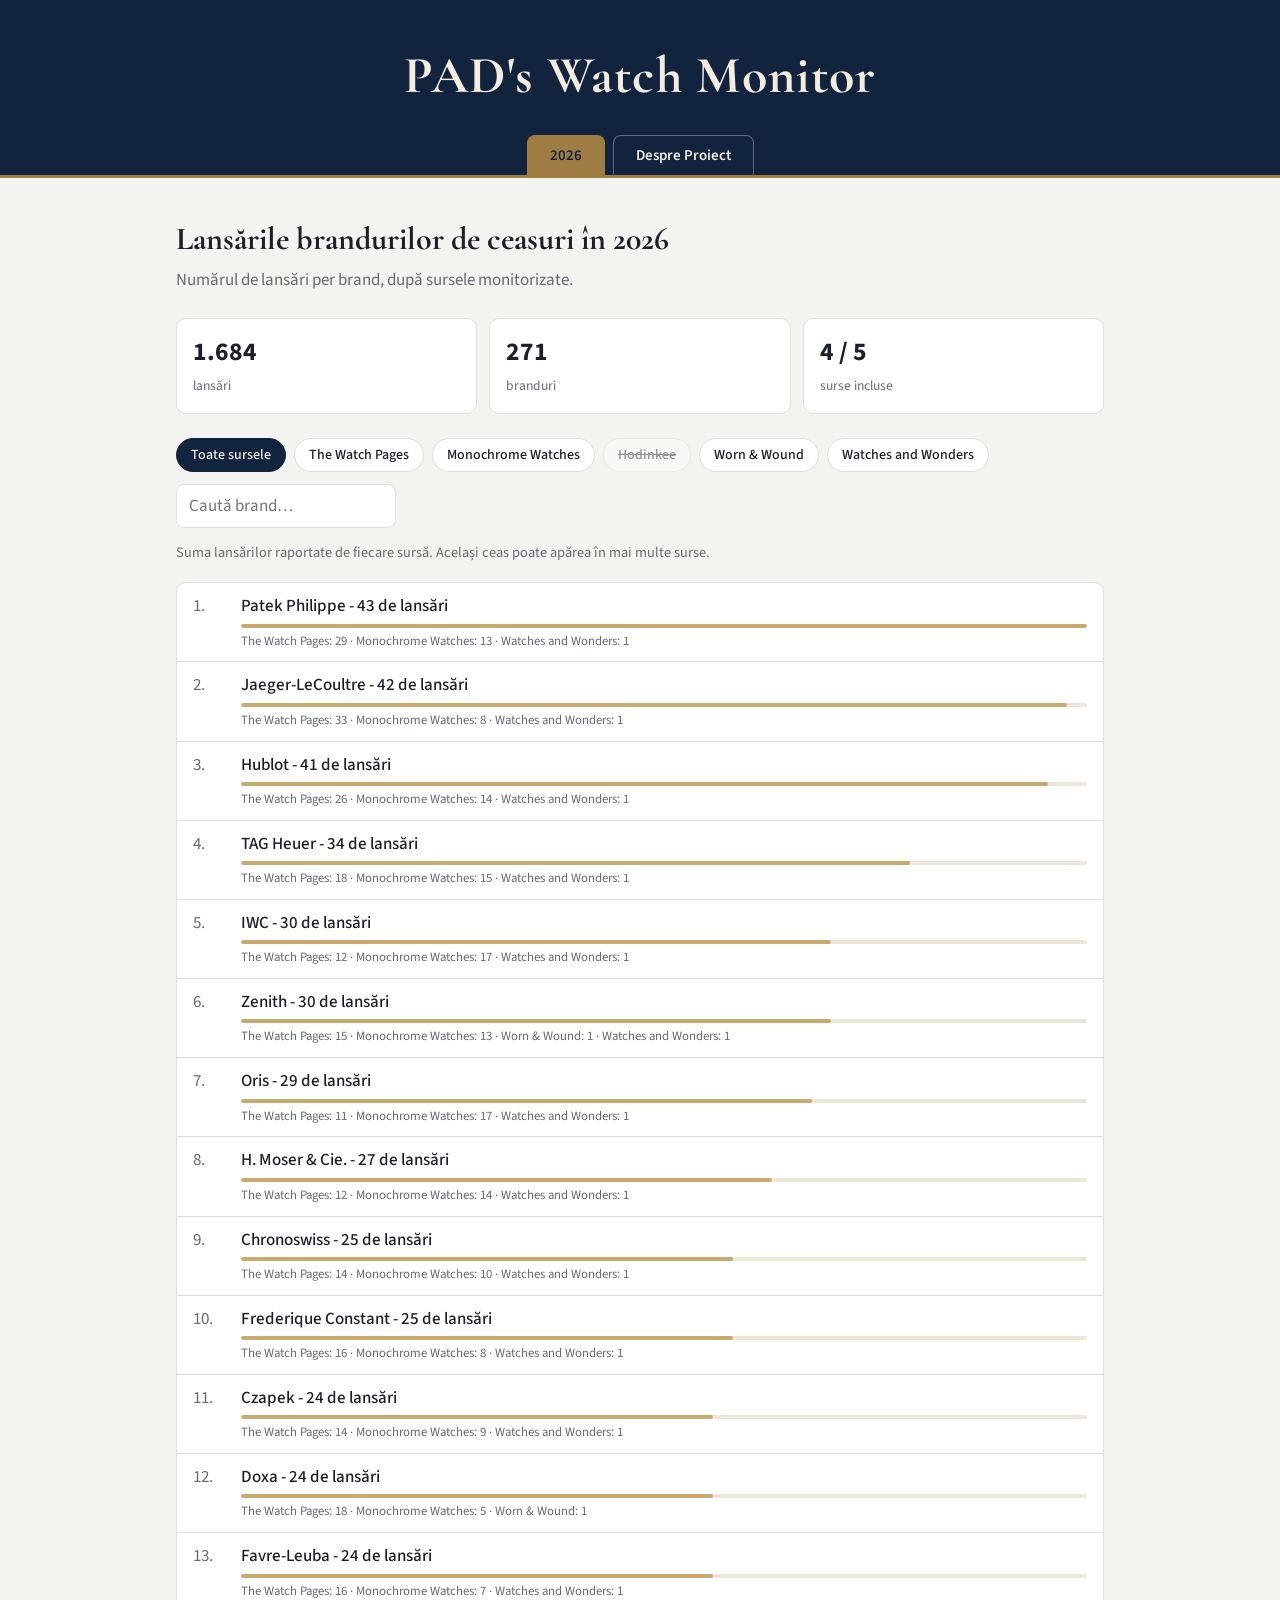
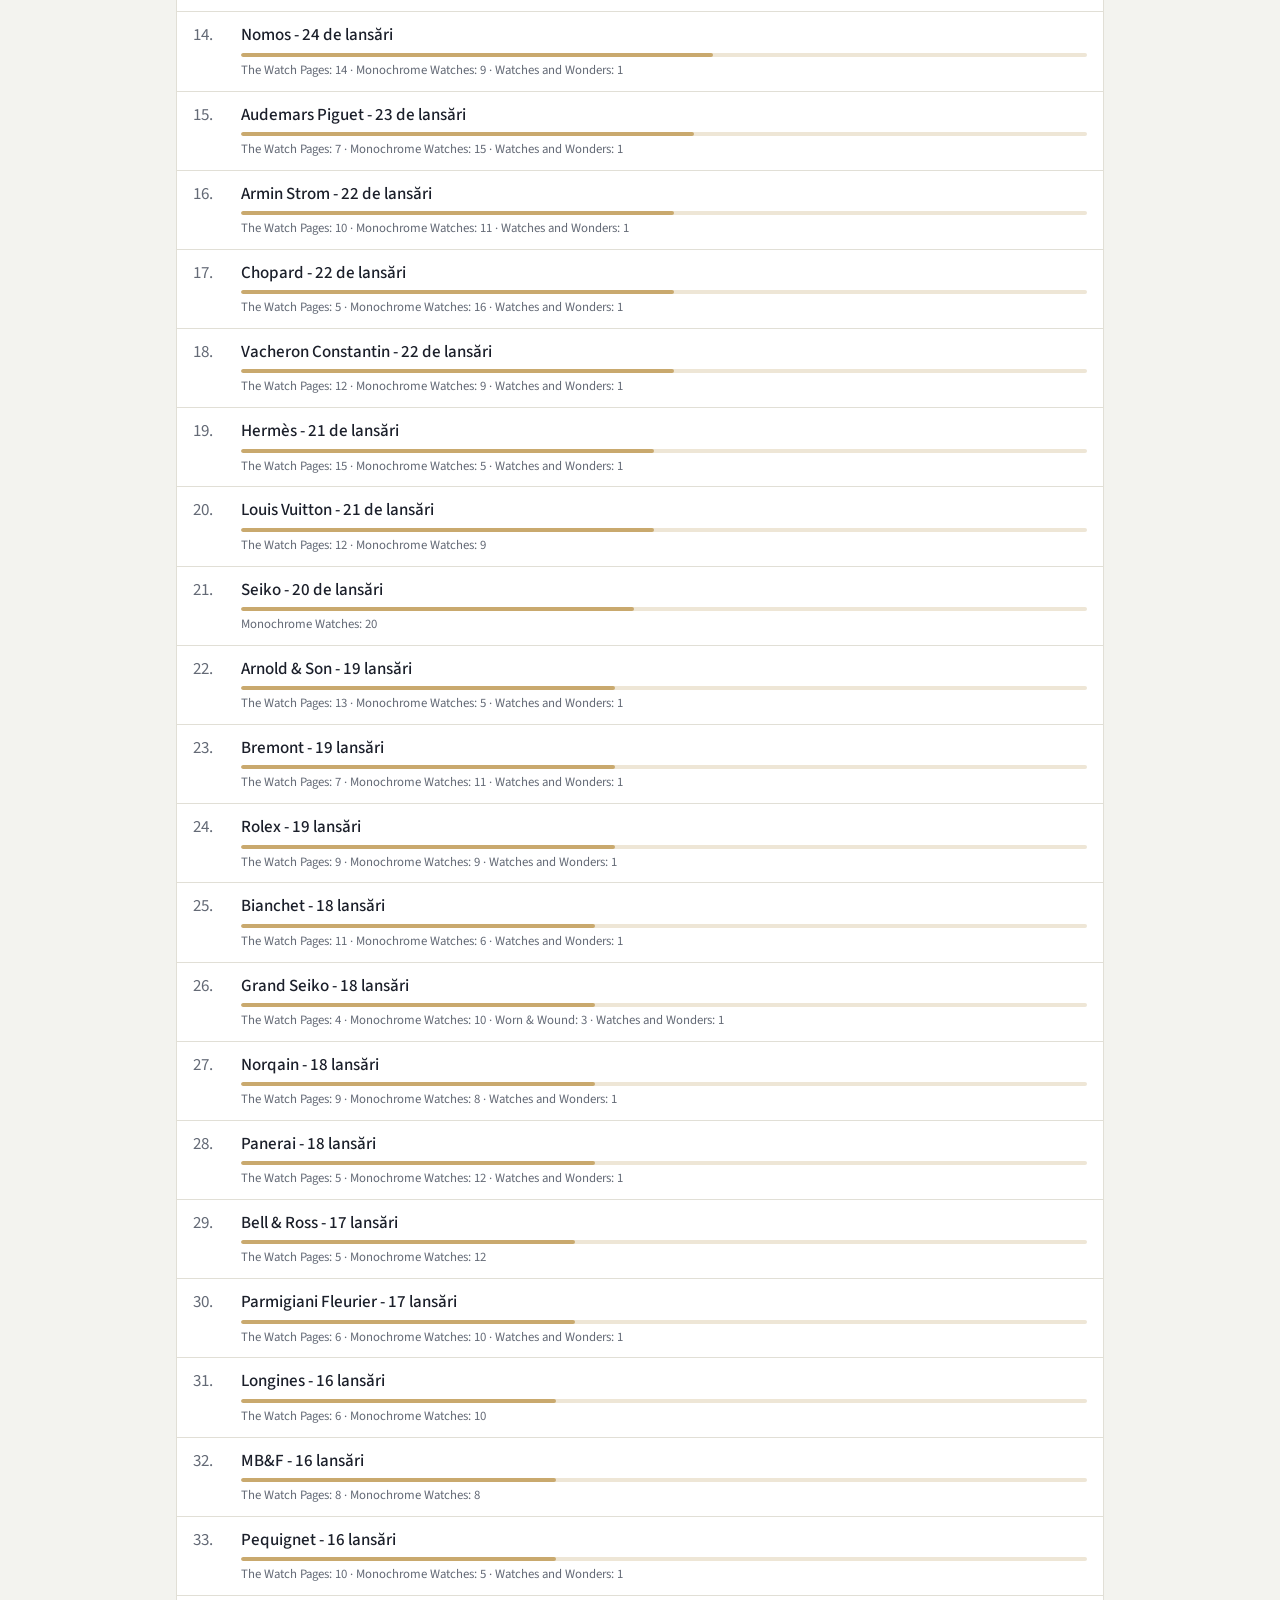
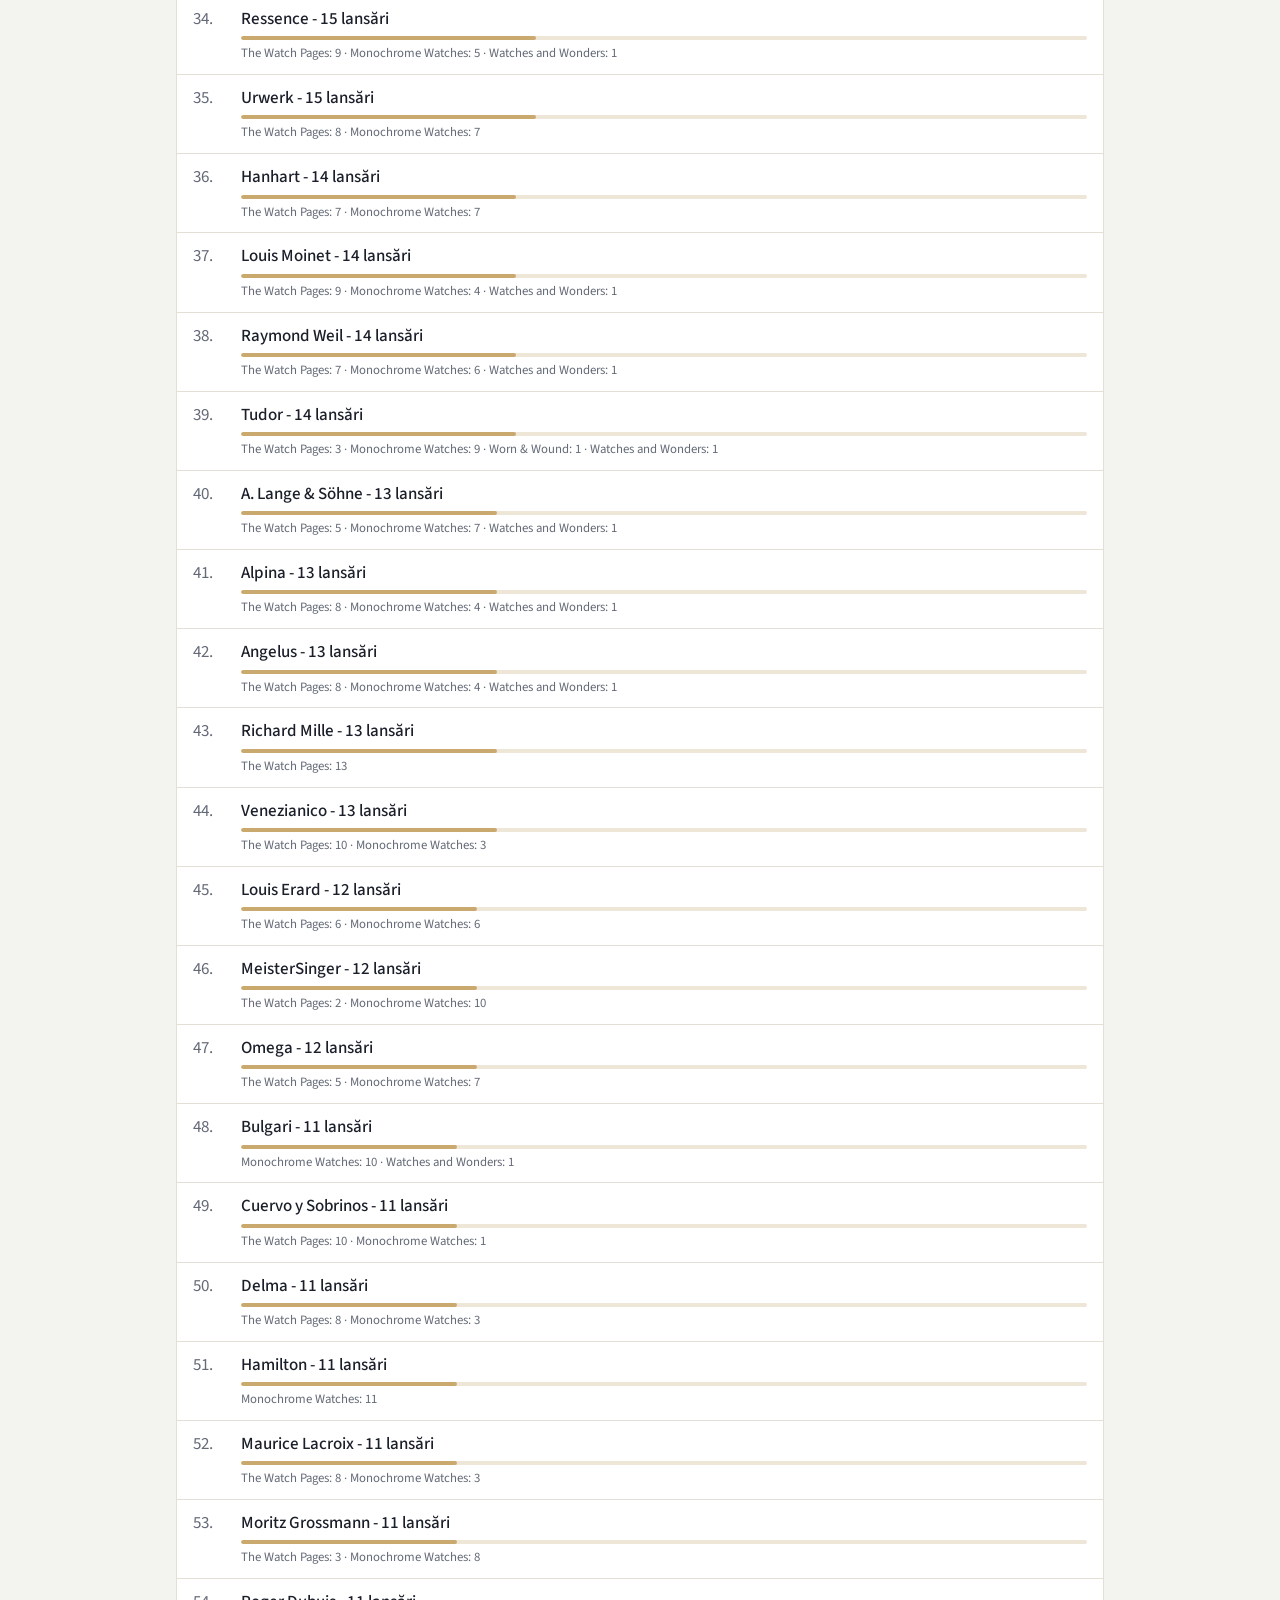
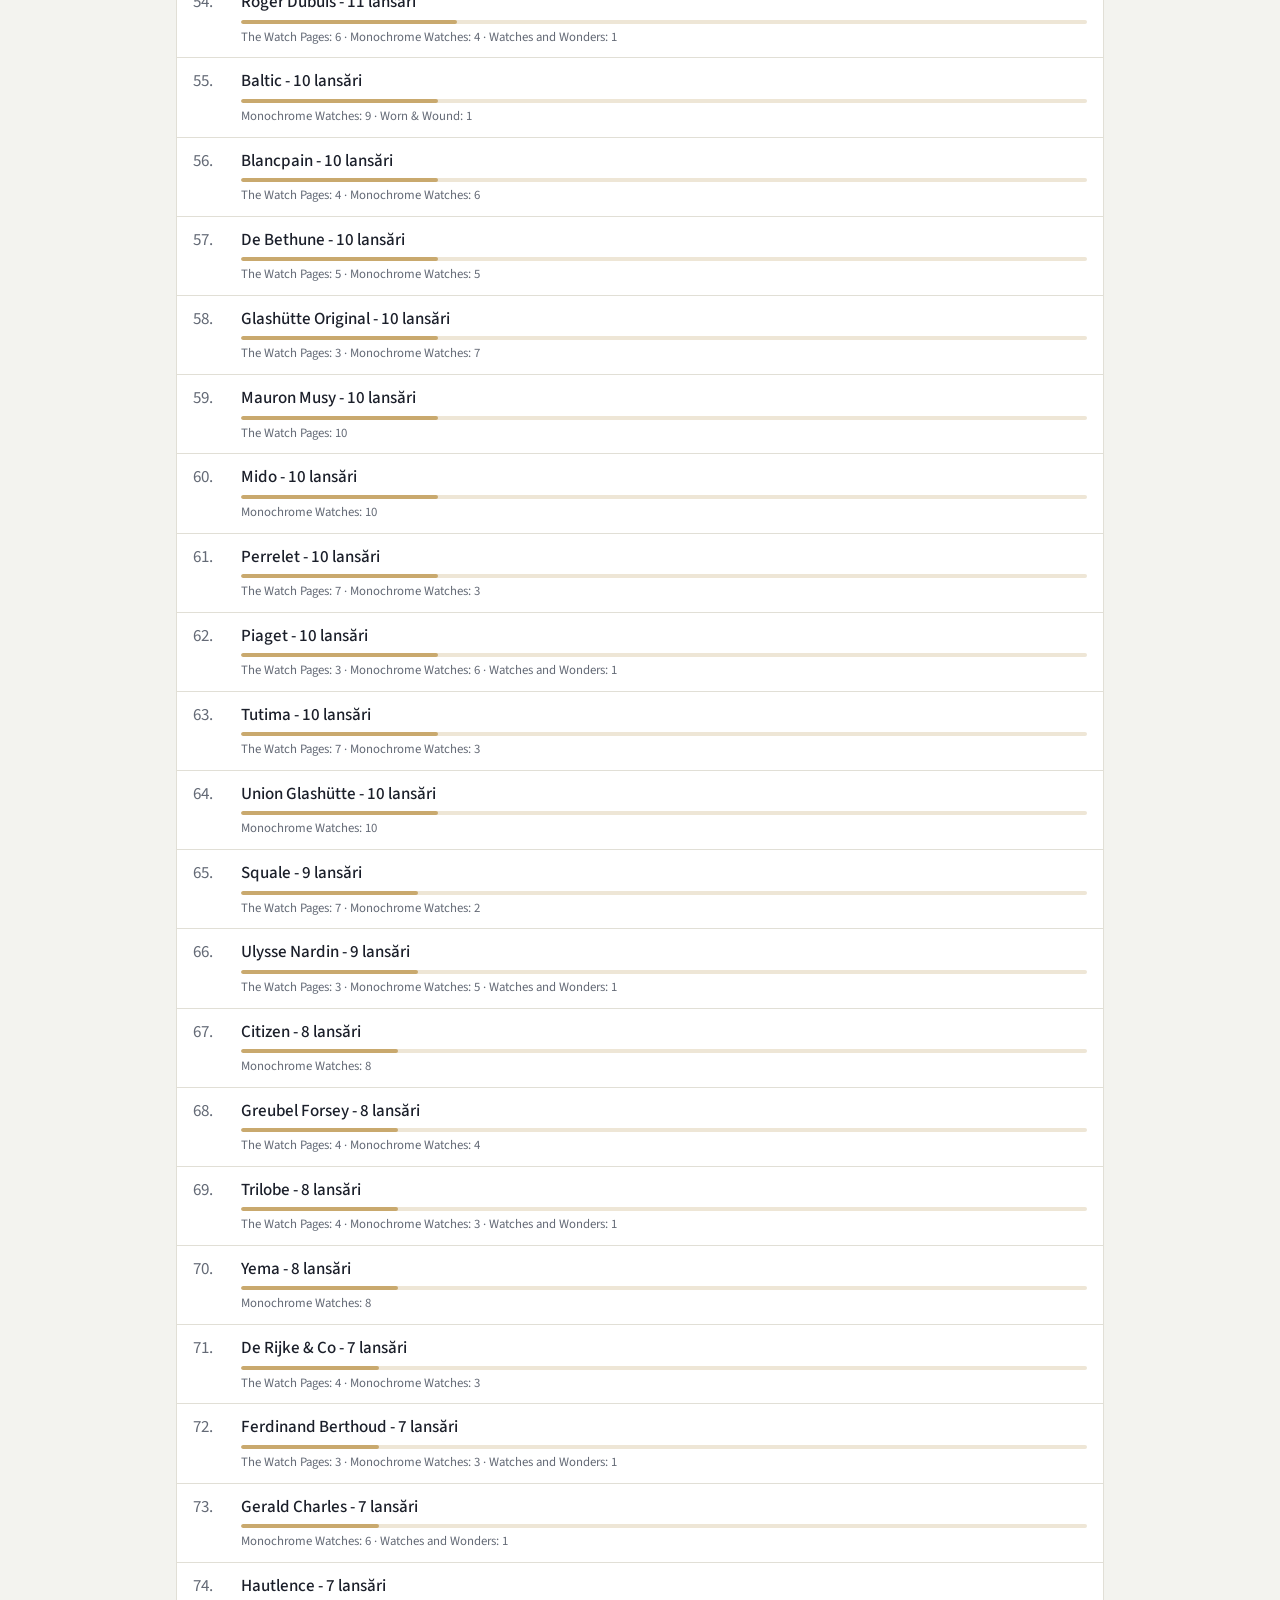
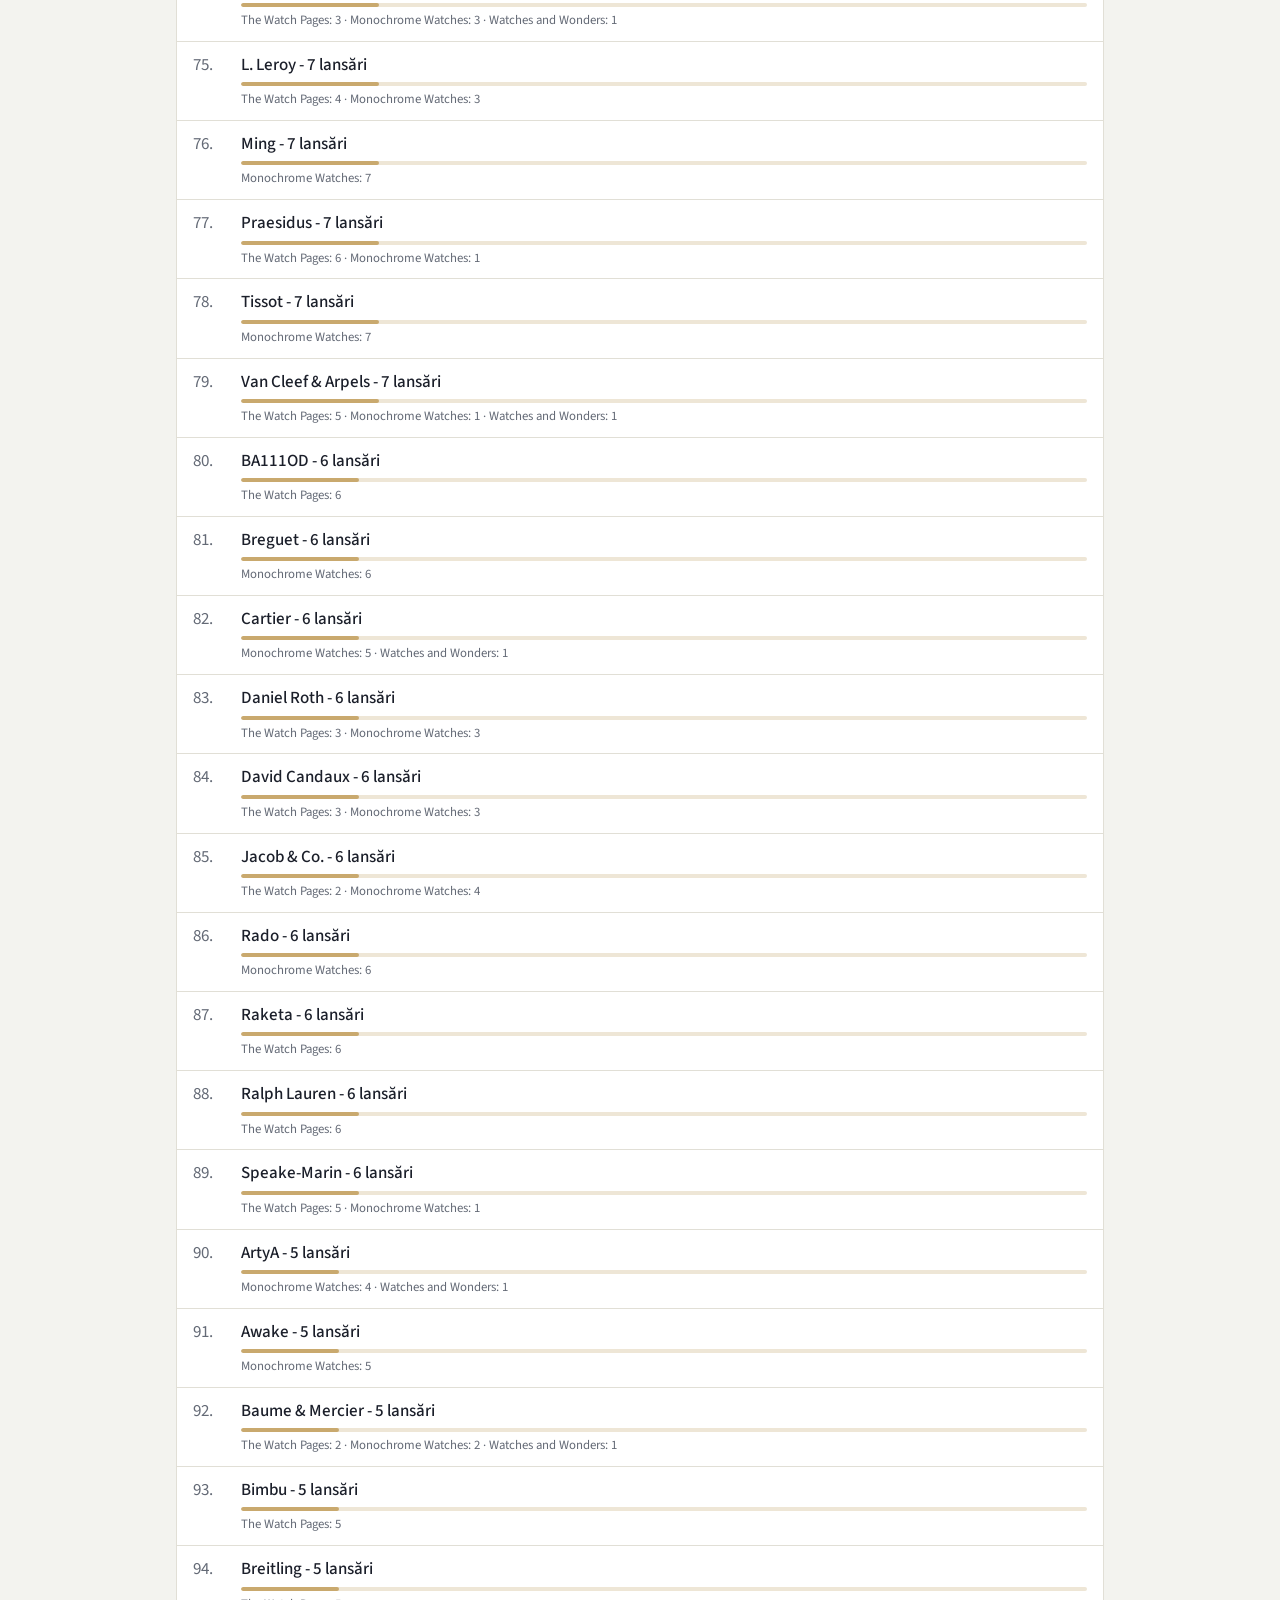
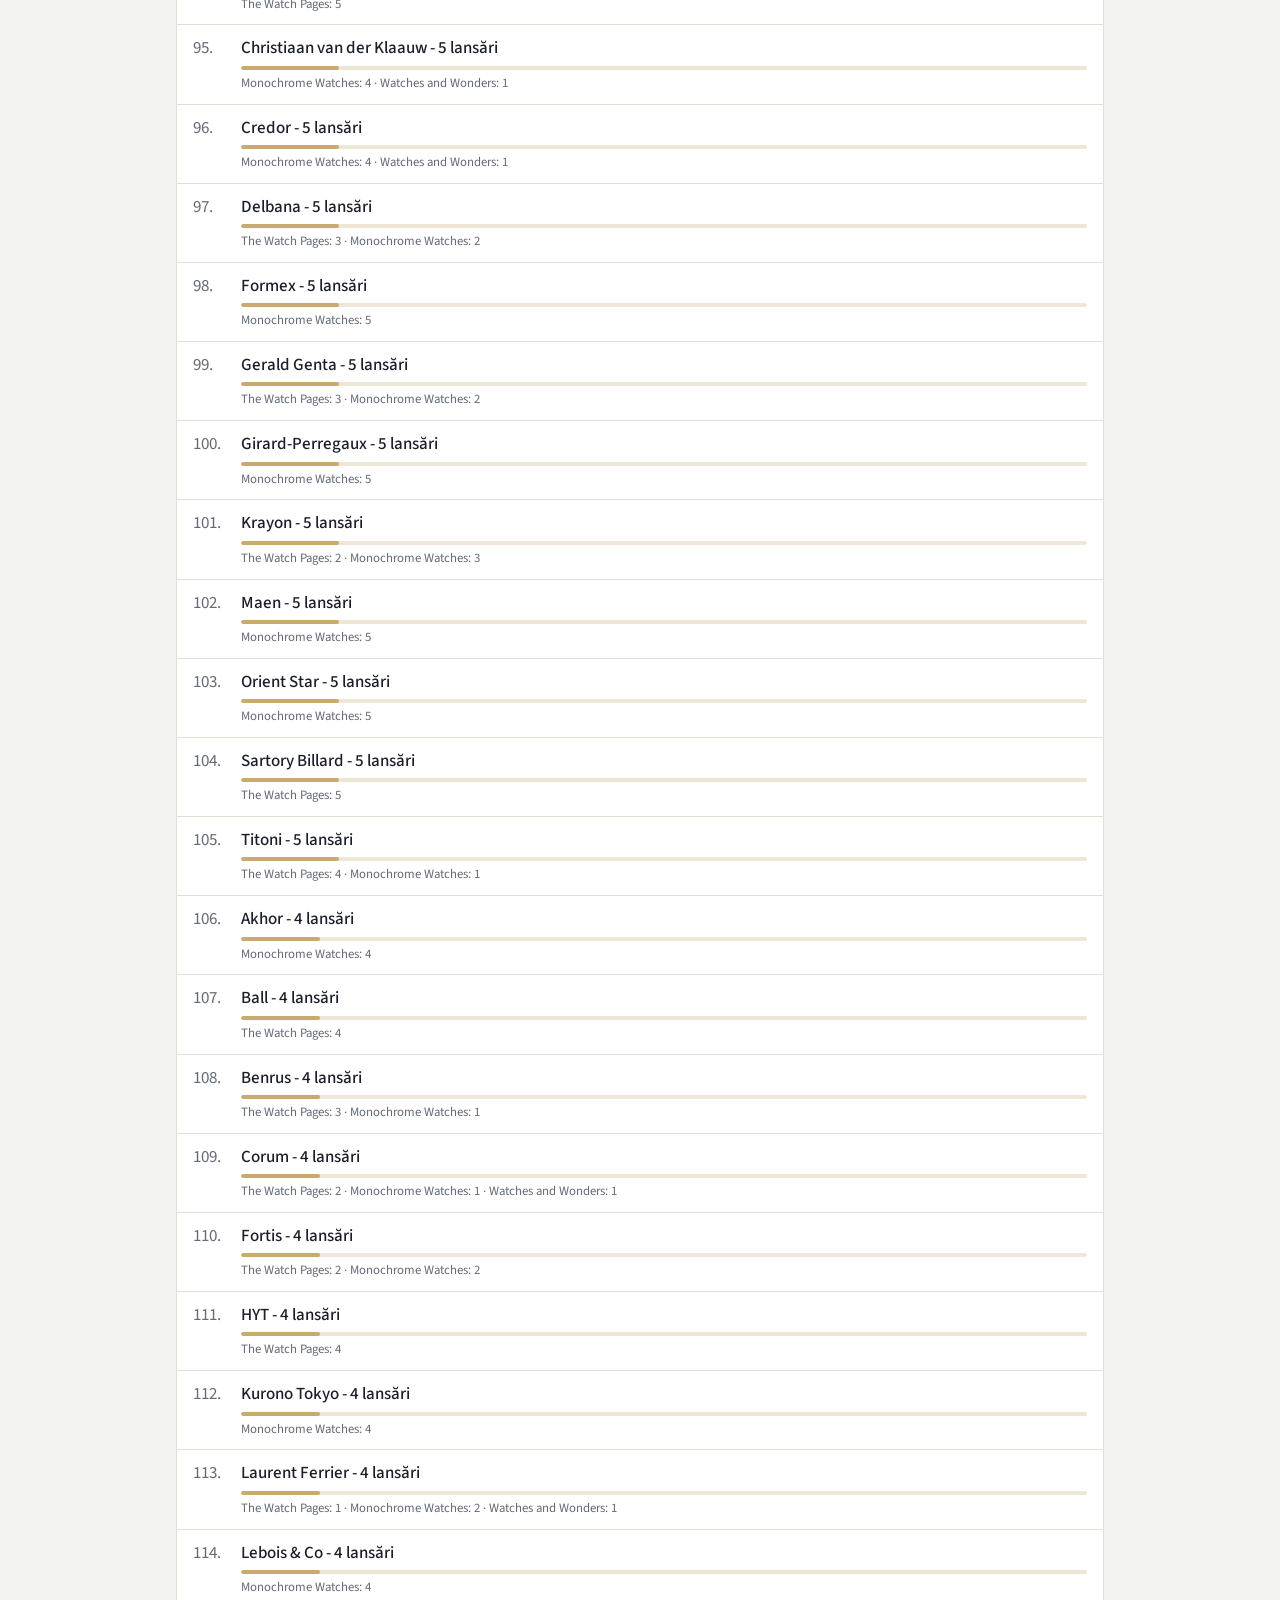
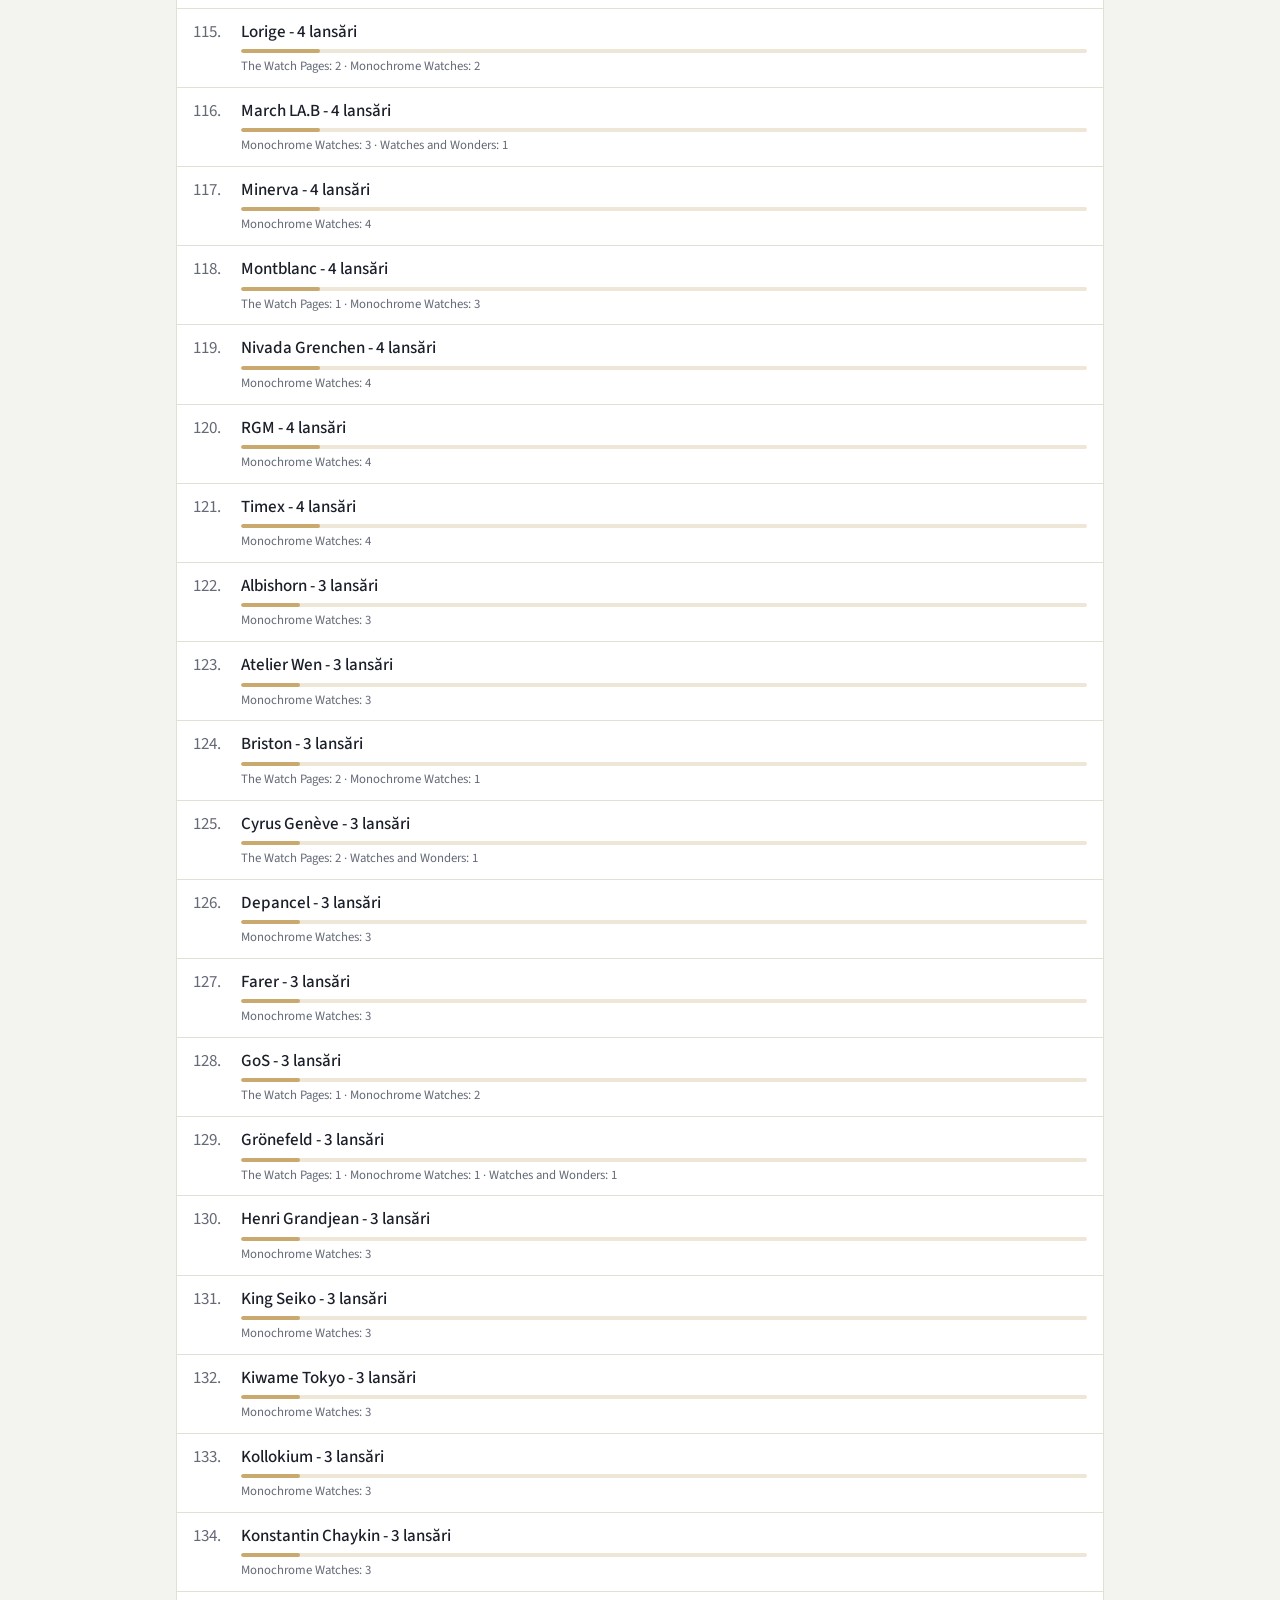
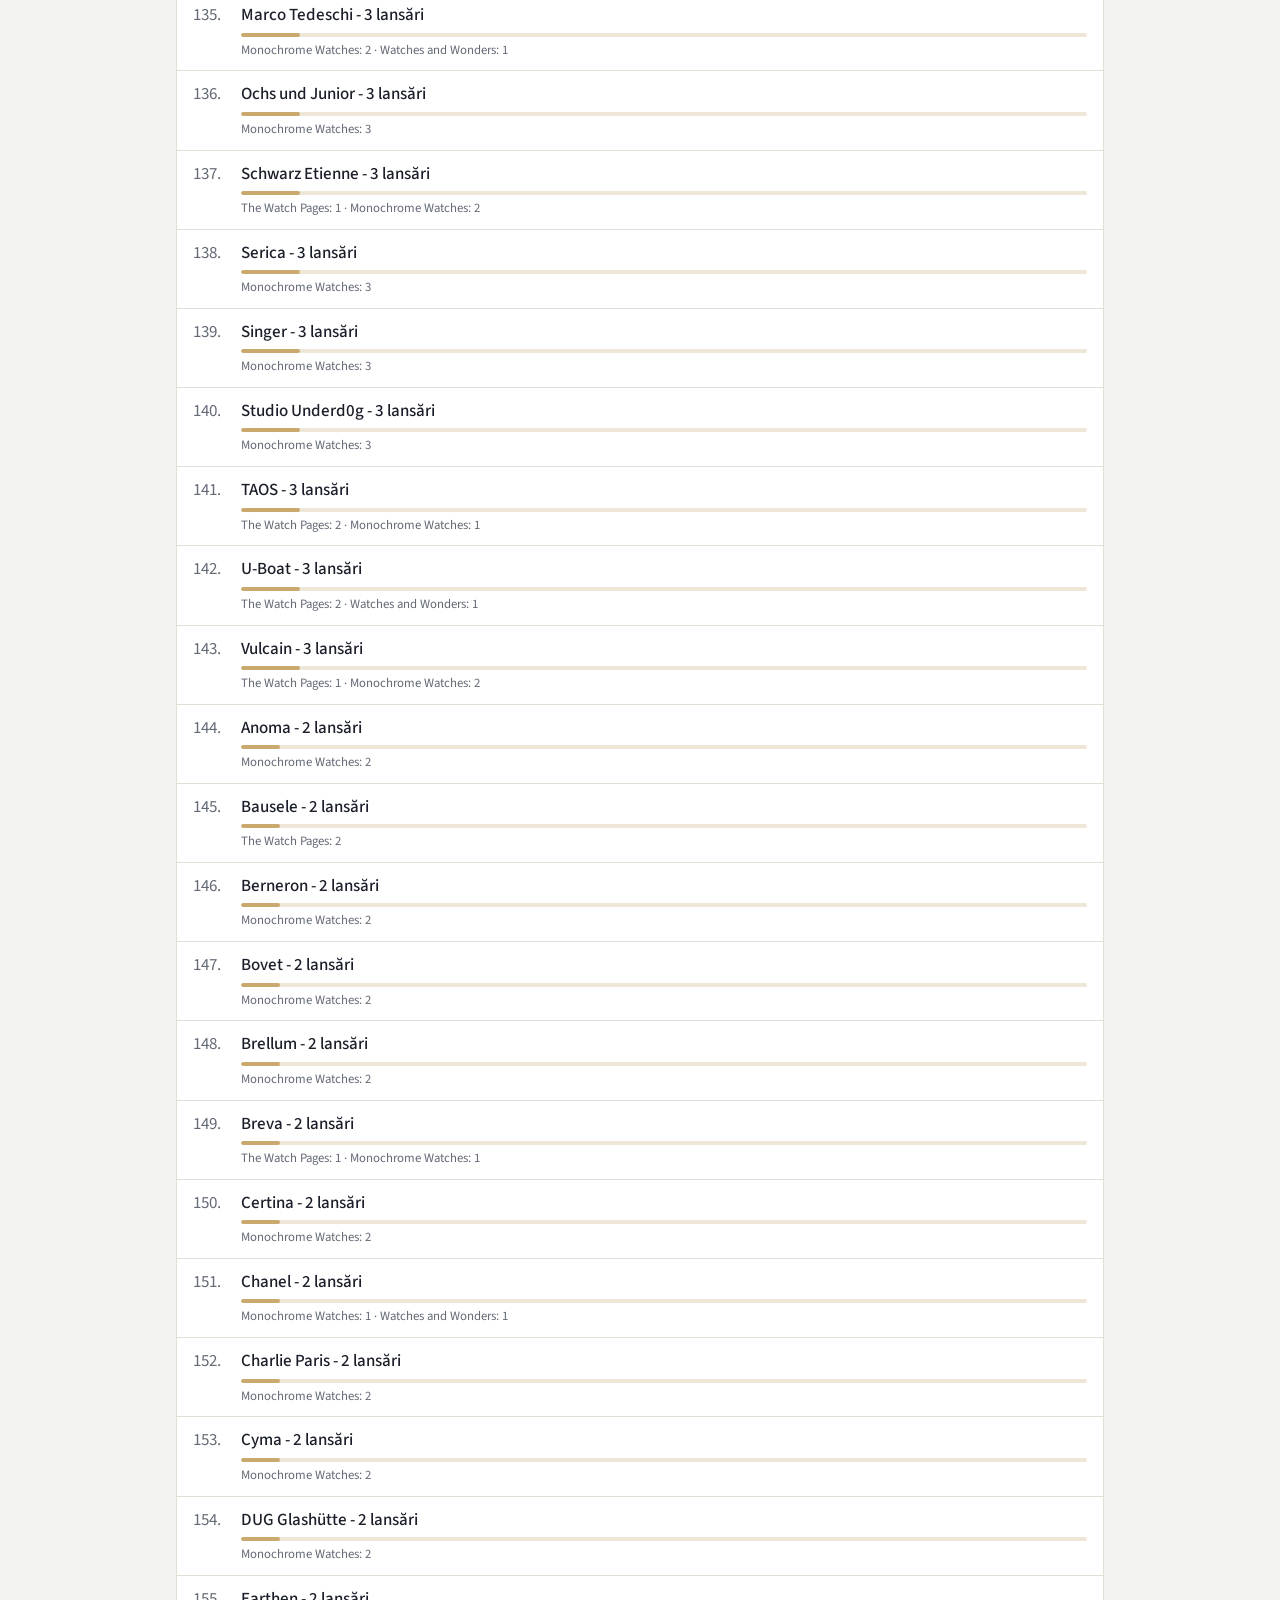
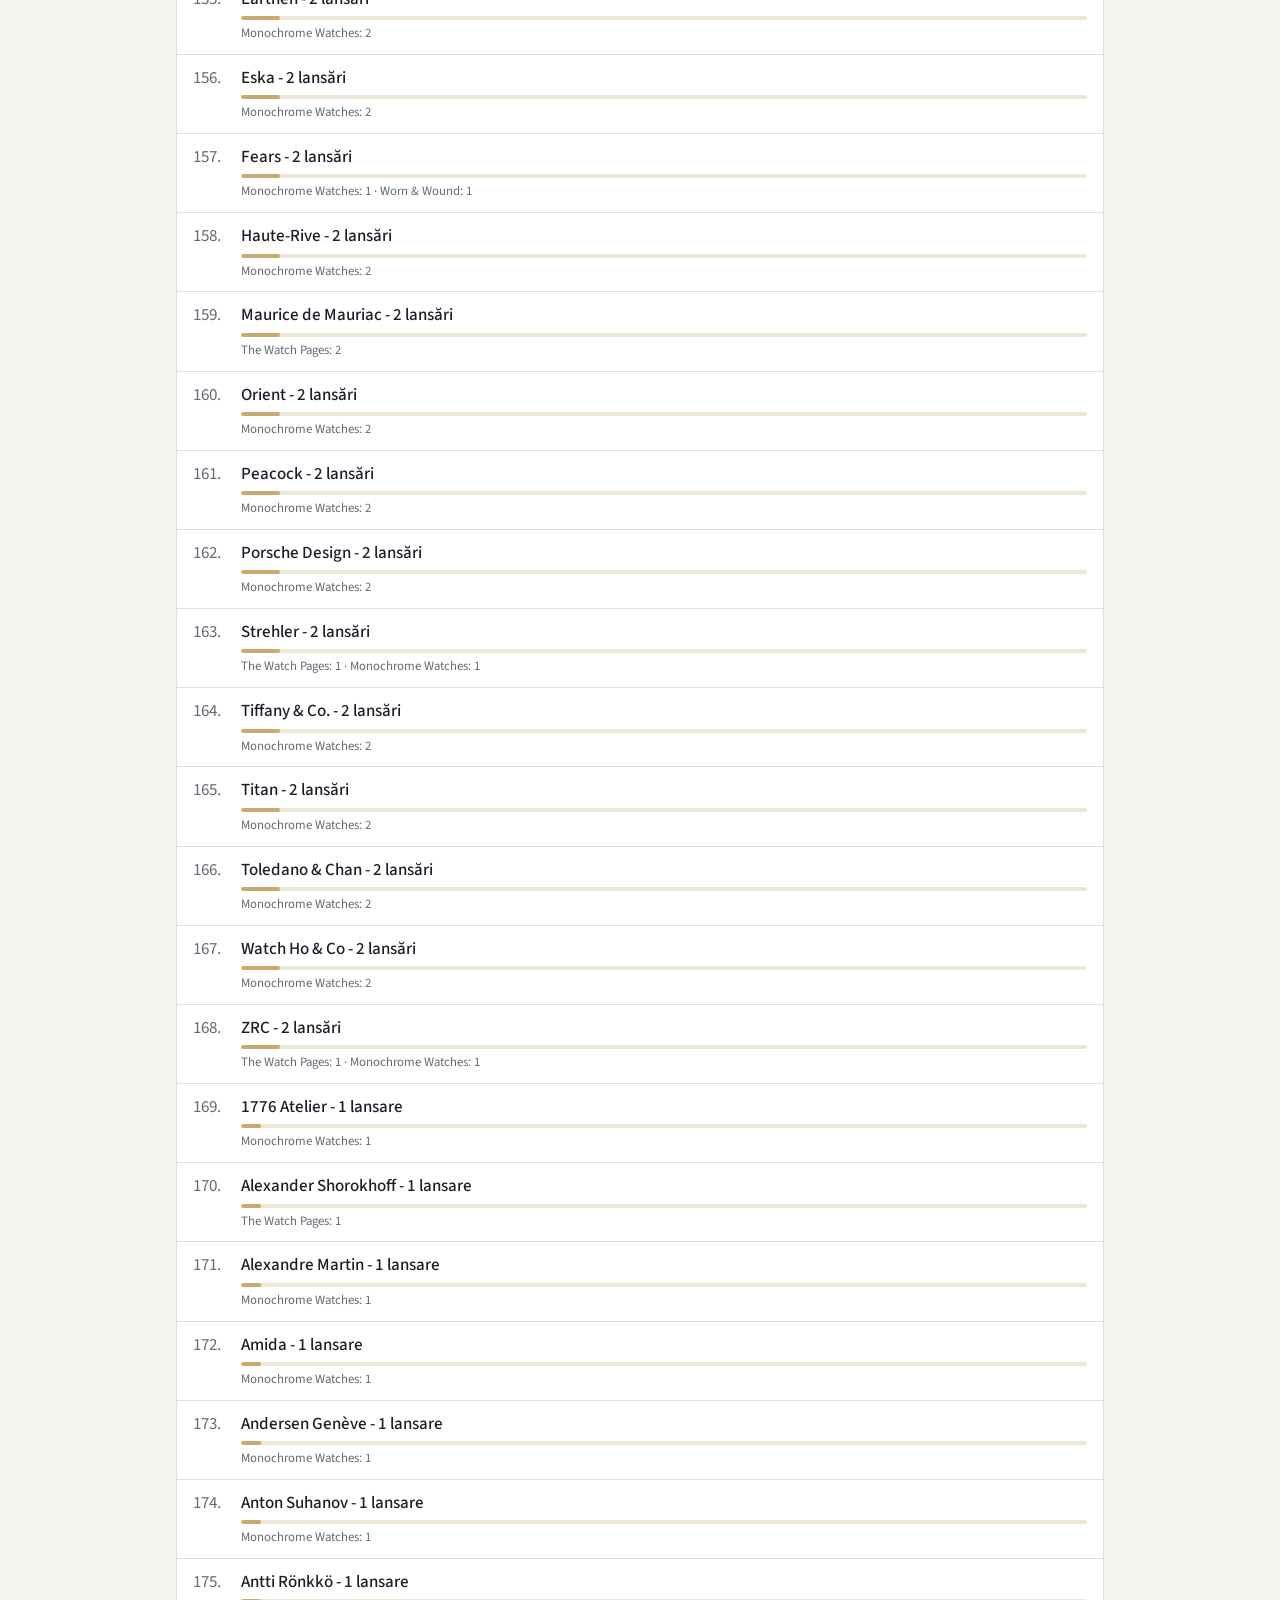
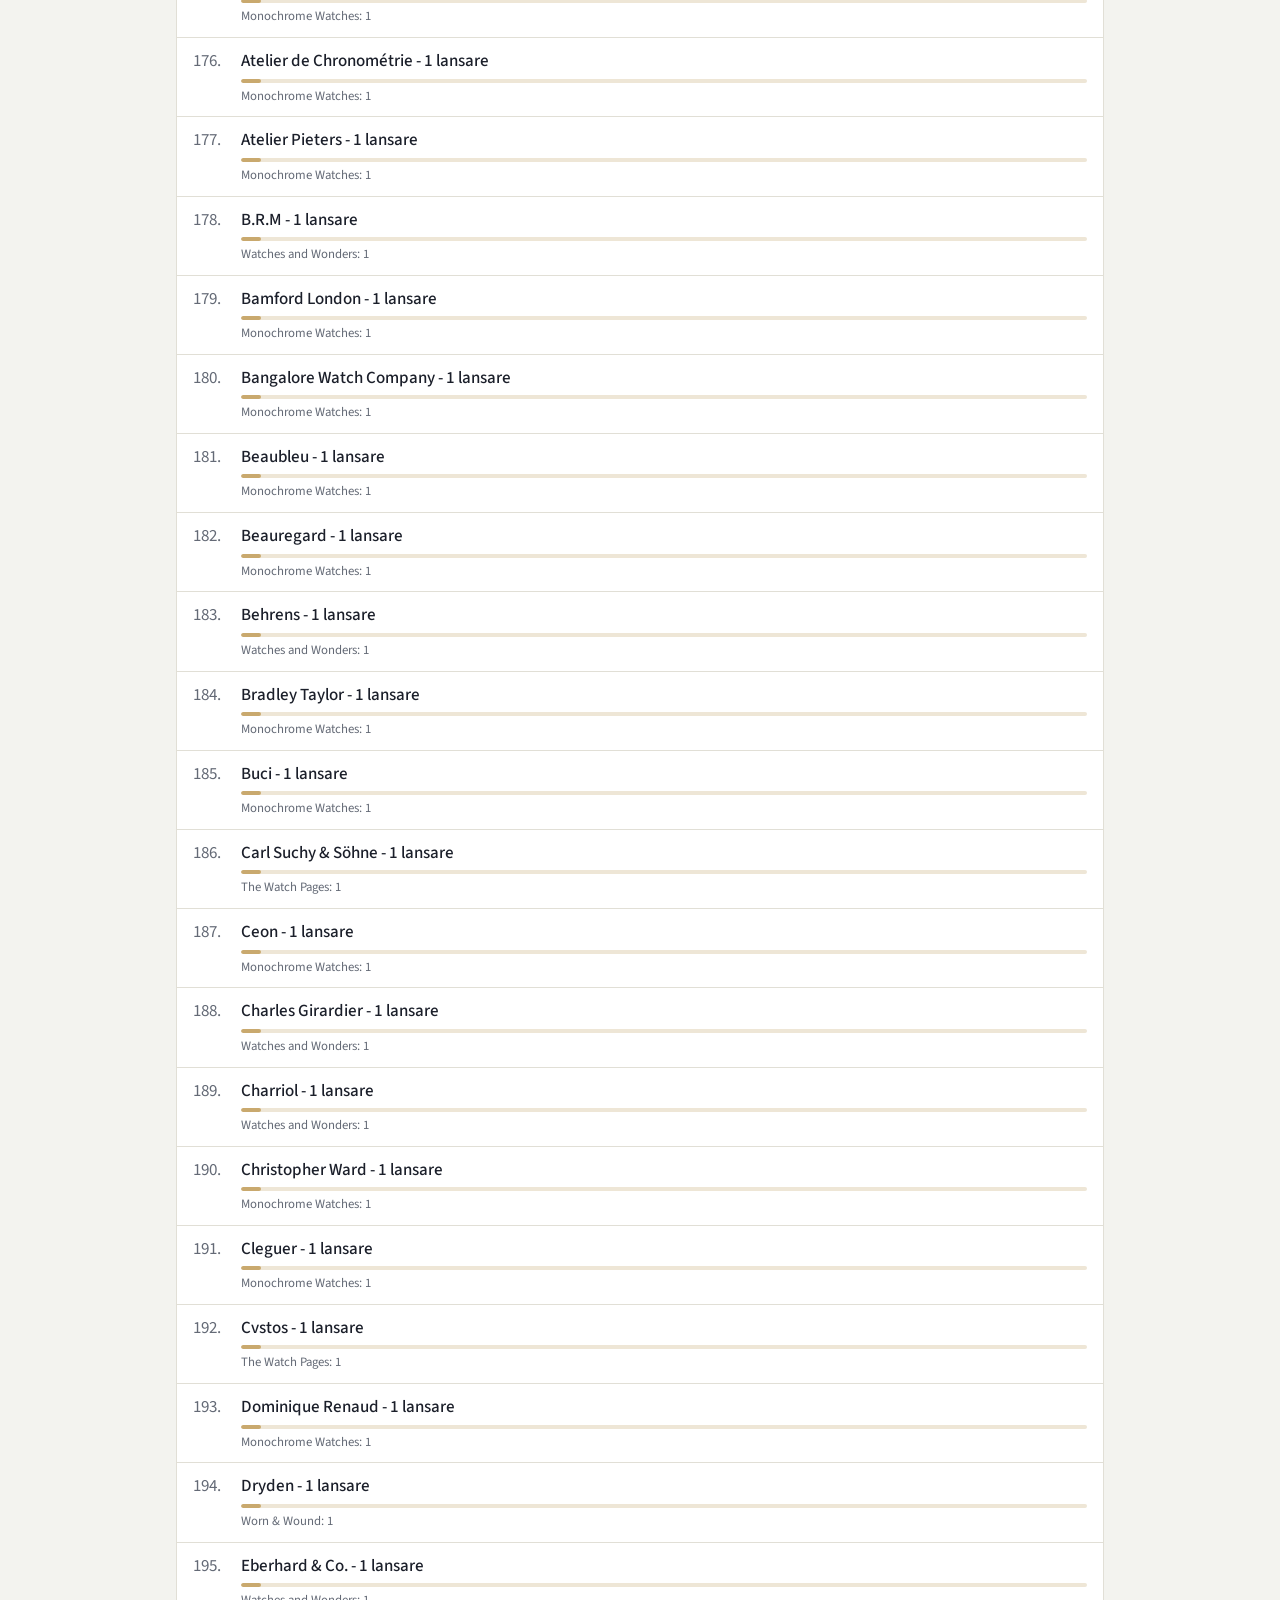
==== commit 92680924: "PAD's Watch Monitor: statistica lansarilor 2026 Co-Authored-By: Claude Opus 5.5 <noreply@anthropic.c" ====
--- a/index.html
+++ b/index.html
@@ -38,15 +38,6 @@
       <ol class="brand-list" id="brand-list"></ol>
     </section>
 
-    <section id="view-brand" class="view" hidden>
-      <button class="back" id="back">← Înapoi la statistică</button>
-      <div class="intro">
-        <h2 id="brand-title"></h2>
-        <p class="muted" id="brand-meta"></p>
-      </div>
-      <ul class="model-list" id="model-list"></ul>
-    </section>
-
     <section id="view-about" class="view" hidden>
       <div class="intro">
         <h2>Despre Proiect</h2>
@@ -61,8 +52,7 @@
         <ul>
           <li>O „lansare” înseamnă un model nou sau o variantă nouă prezentată în 2026, așa cum apare în sursă.</li>
           <li>Pe The Watch Pages, referințele care diferă doar prin variantă (de exemplu aceeași denumire de model) au fost comasate într-o singură lansare.</li>
-          <li>Pe Monochrome Watches și Hodinkee sunt incluse doar articolele despre lansări (Introducing, First Look, Hands-on); interviurile, știrile din industrie, ghidurile și editorialele sunt excluse. Numele modelelor au fost extrase din titlurile articolelor.</li>
-          <li>Imaginile sunt afișate direct de pe site-urile sursă și aparțin acestora. Fiecare model are un link către articolul sau pagina originală.</li>
+          <li>Pe Monochrome Watches au fost excluse interviurile, știrile din industrie, ghidurile și editorialele; articolele repetate despre același ceas au fost numărate o singură dată.</li>
           <li>Numele brandurilor au fost normalizate (de exemplu „IWC Schaffhausen” → „IWC”, „BVLGARI” → „Bulgari”).</li>
           <li>Vizualizarea „Toate sursele” adună numerele din fiecare sursă. Același ceas poate fi prezent în mai multe surse, deci totalul arată cât de prezent a fost un brand în presă, nu numărul de modele unice.</li>
         </ul>
--- a/style.css
+++ b/style.css
@@ -154,75 +154,6 @@
 .split { grid-column: 2; font-size: .8rem; color: var(--muted); }
 .empty { padding: 20px 16px; color: var(--muted); }
 
-.brand-link {
-  appearance: none;
-  border: none;
-  background: none;
-  padding: 0;
-  font: inherit;
-  color: var(--ink);
-  text-decoration: underline;
-  text-decoration-color: var(--bar);
-  text-underline-offset: 3px;
-  cursor: pointer;
-}
-.brand-link:hover { color: var(--gold); }
-.brand-link:focus-visible, .back:focus-visible { outline: 2px solid var(--gold); outline-offset: 2px; border-radius: 2px; }
-
-/* Brand page */
-.back {
-  appearance: none;
-  border: 1px solid var(--line);
-  background: var(--surface);
-  color: var(--ink);
-  font: 500 14px var(--body);
-  padding: 6px 14px;
-  border-radius: 999px;
-  cursor: pointer;
-  margin-bottom: 20px;
-}
-.back:hover { border-color: var(--gold); }
-.model-list { list-style: none; margin: 0; padding: 0; display: grid; gap: 10px; }
-.model {
-  display: grid;
-  grid-template-columns: 160px 1fr;
-  gap: 16px;
-  align-items: center;
-  background: var(--surface);
-  border: 1px solid var(--line);
-  border-radius: 10px;
-  padding: 10px;
-}
-/* Cadru standard pentru toate imaginile: 160 × 120 (4:3), decupate uniform. */
-.thumb {
-  position: relative;
-  display: block;
-  width: 160px;
-  height: 120px;
-  max-width: 100%;
-  overflow: hidden;
-  border-radius: 6px;
-  background: var(--gold-soft);
-}
-.thumb img { position: absolute; inset: 0; width: 100%; height: 100%; object-fit: cover; }
-.thumb-fallback {
-  position: absolute;
-  inset: 0;
-  display: none;
-  place-items: center;
-  padding: 8px;
-  text-align: center;
-  font-size: .75rem;
-  color: var(--muted);
-}
-.thumb.is-missing img { display: none; }
-.thumb.is-missing .thumb-fallback, .thumb:not(:has(img)) .thumb-fallback { display: grid; }
-.model-text { min-width: 0; }
-.model-name { margin: 0 0 4px; font: 600 1.05rem/1.35 var(--body); overflow-wrap: anywhere; }
-.model-src { margin: 0; font-size: .85rem; color: var(--muted); display: flex; flex-wrap: wrap; gap: 4px 10px; align-items: center; }
-.model-src a { color: var(--gold); }
-.src-tag { background: var(--gold-soft); color: var(--ink); border-radius: 999px; padding: 1px 8px; font-size: .75rem; }
-
 /* About */
 .about { max-width: 720px; }
 .about h3 { font-family: var(--display); font-size: 1.4rem; margin: 28px 0 8px; }
@@ -242,6 +173,4 @@
   .kpis { grid-template-columns: 1fr 1fr; }
   .kpis .kpi:last-child { grid-column: span 2; }
   #search { flex-basis: 100%; }
-  .model { grid-template-columns: 120px 1fr; gap: 12px; }
-  .thumb { width: 120px; height: 90px; }
 }
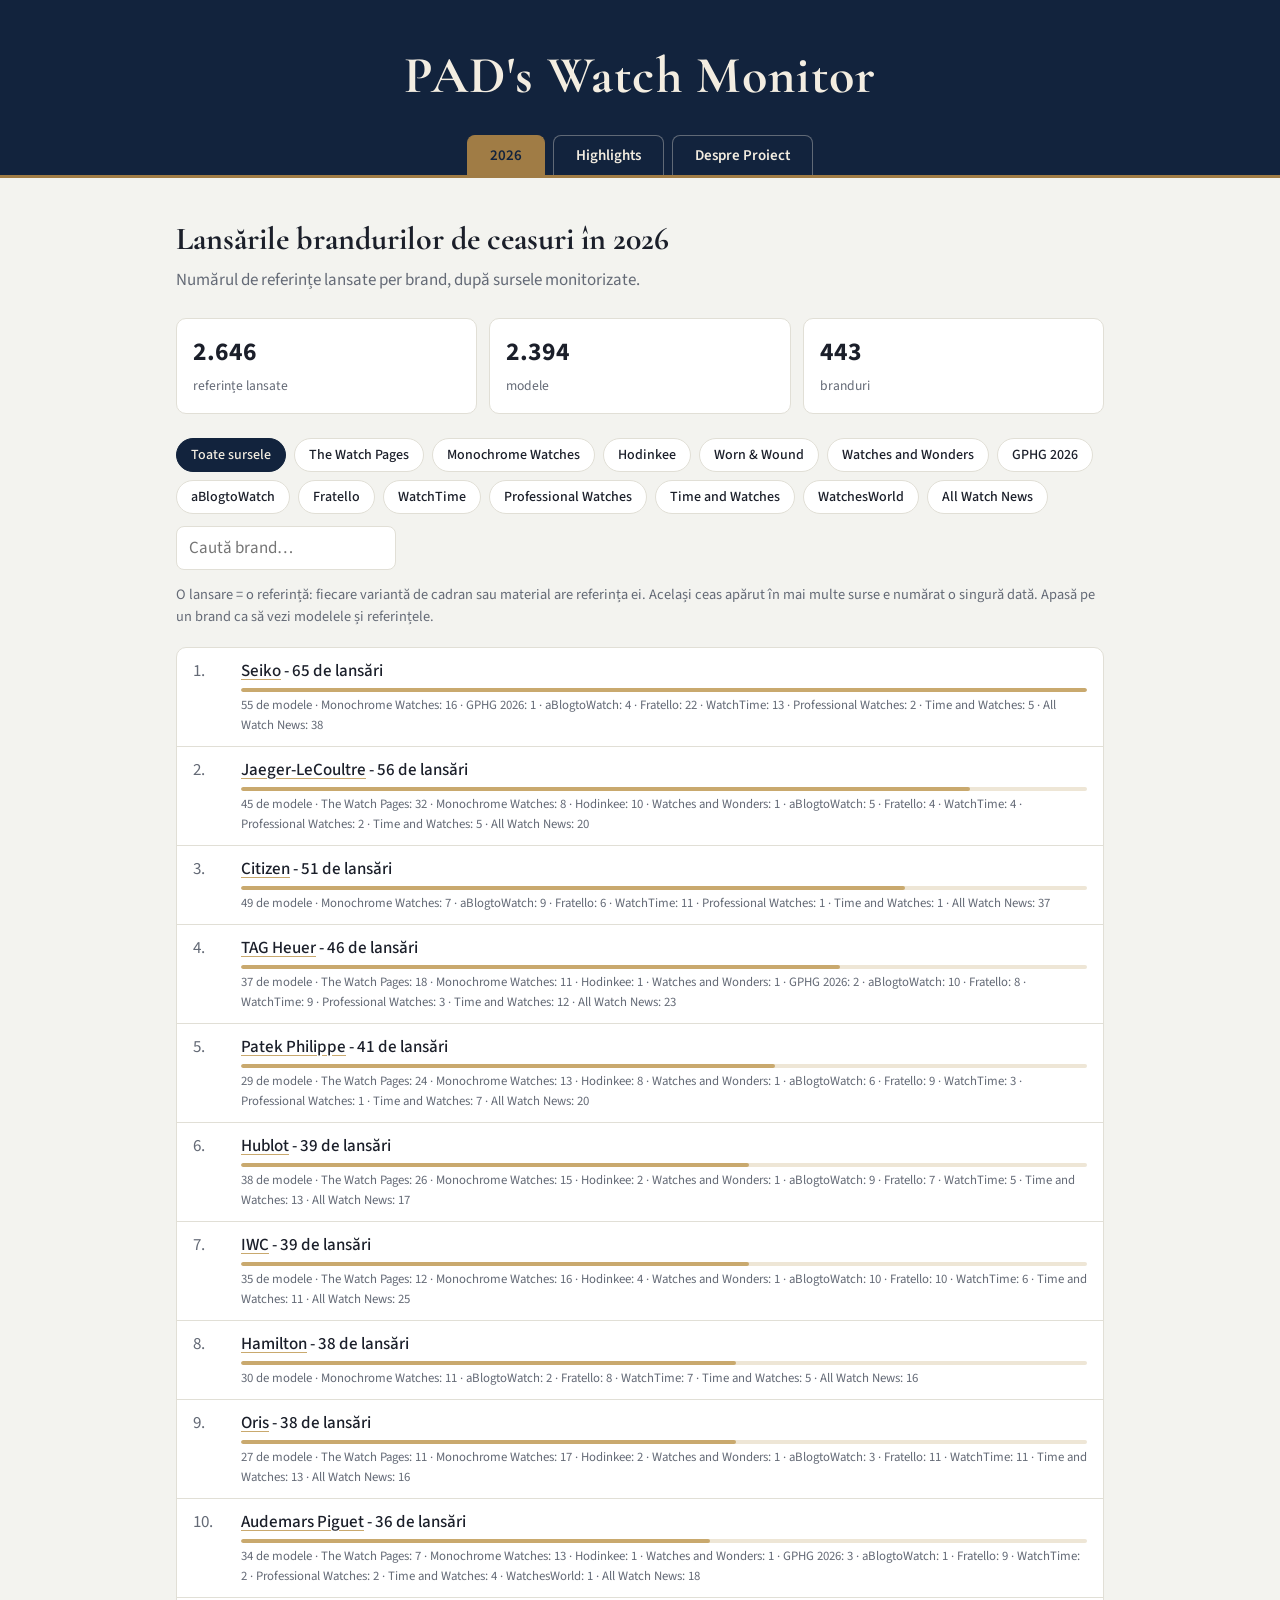
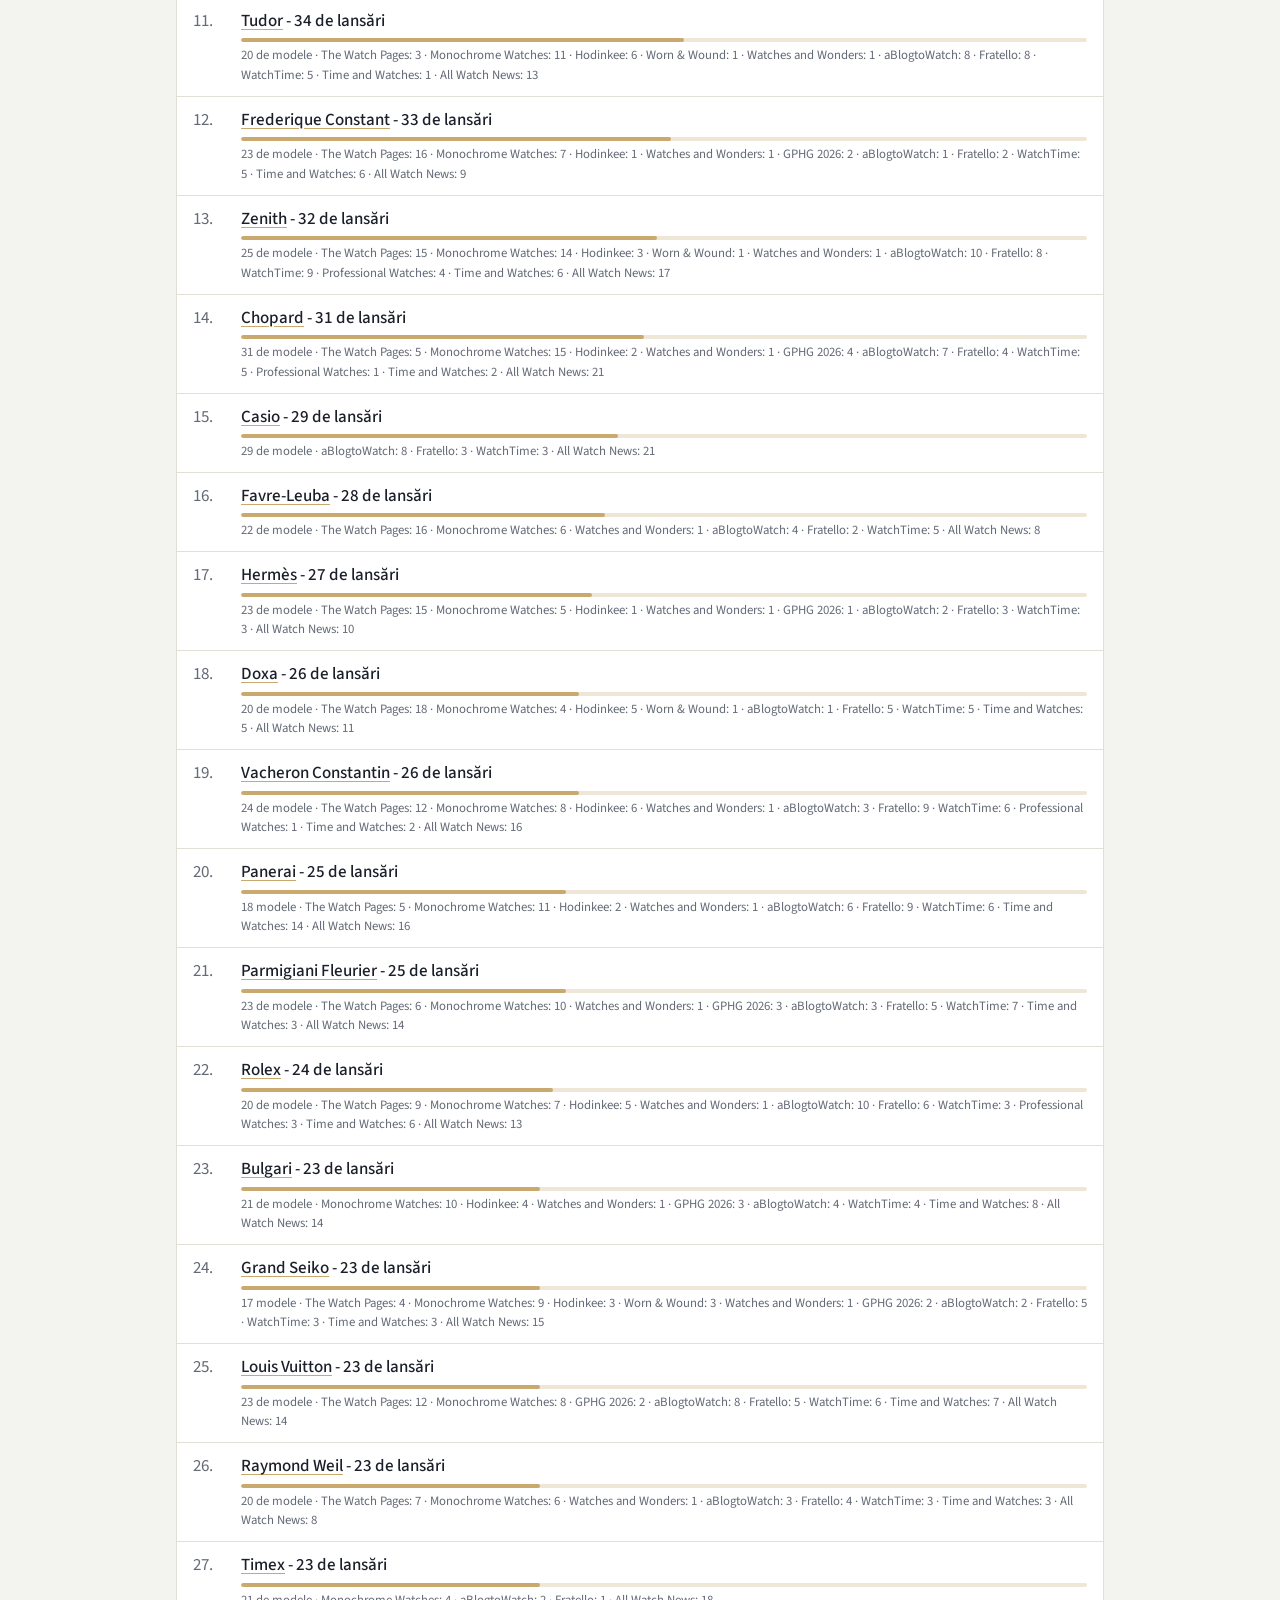
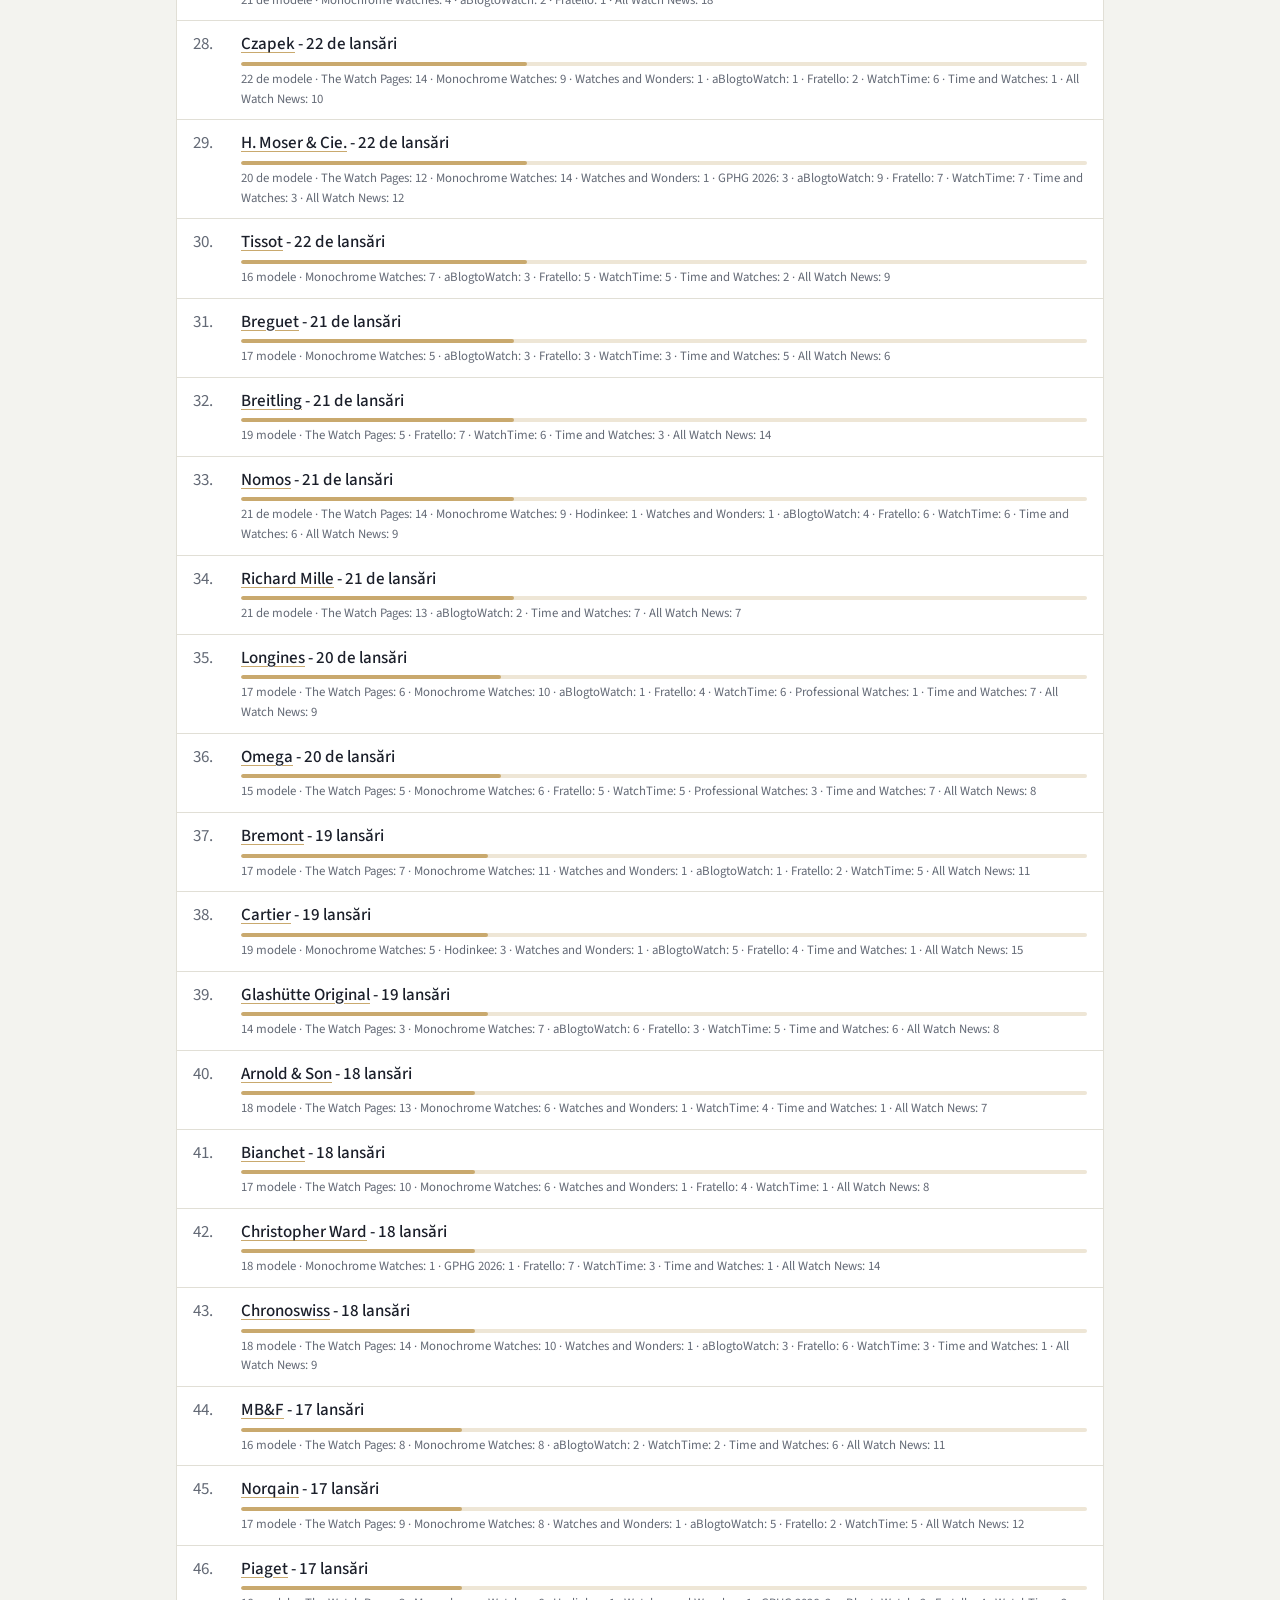
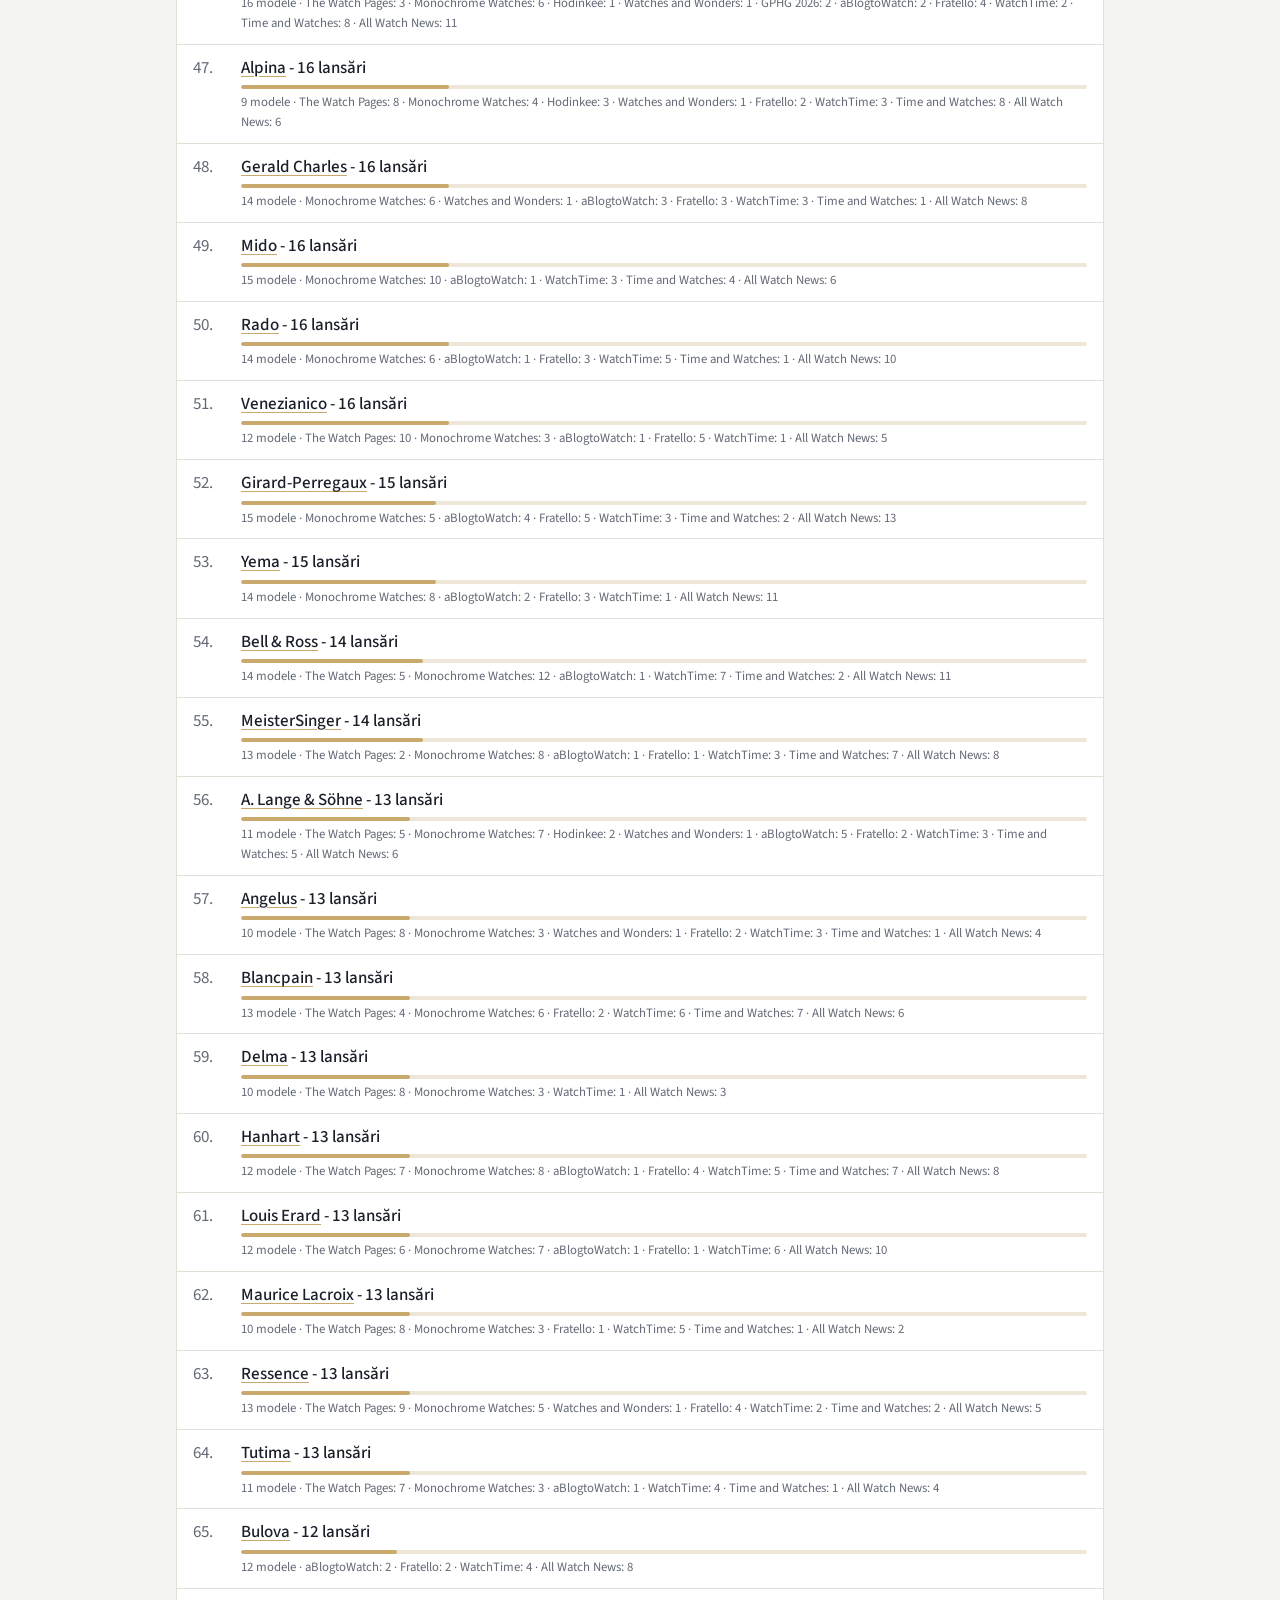
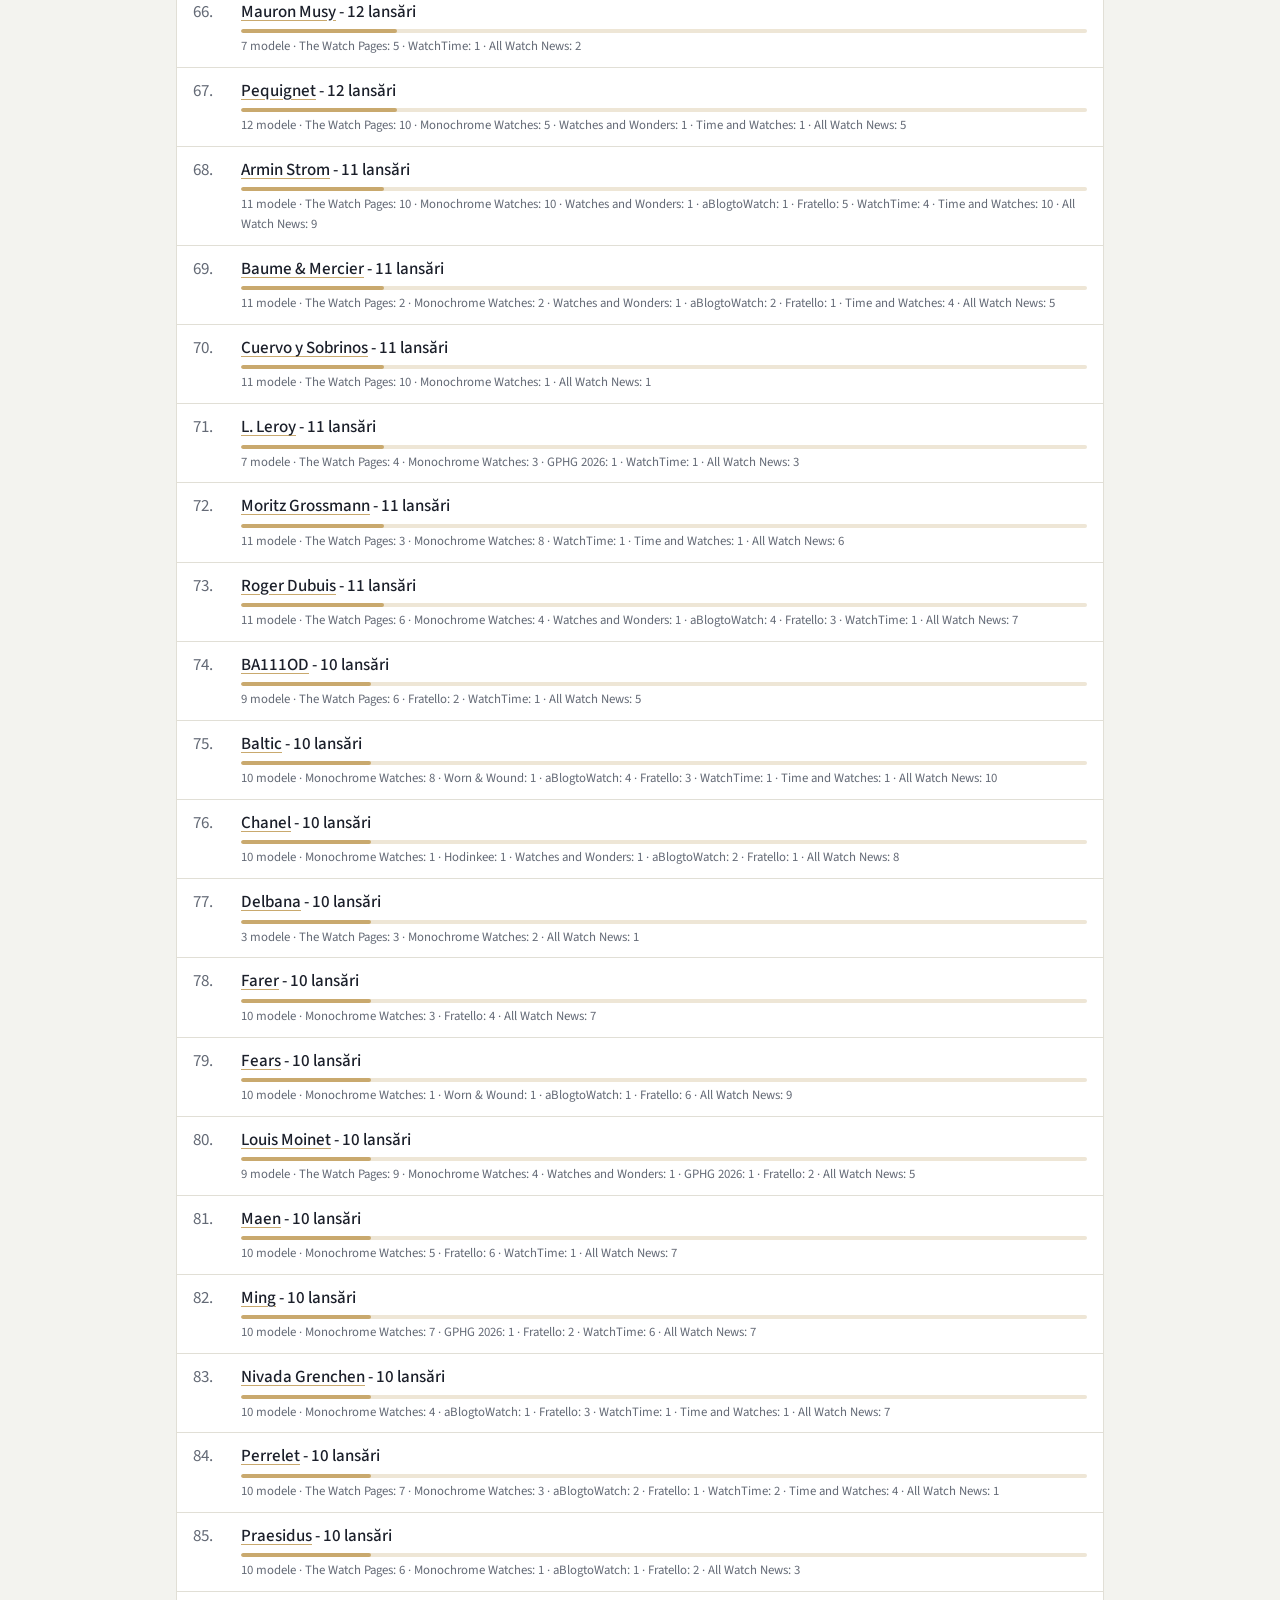
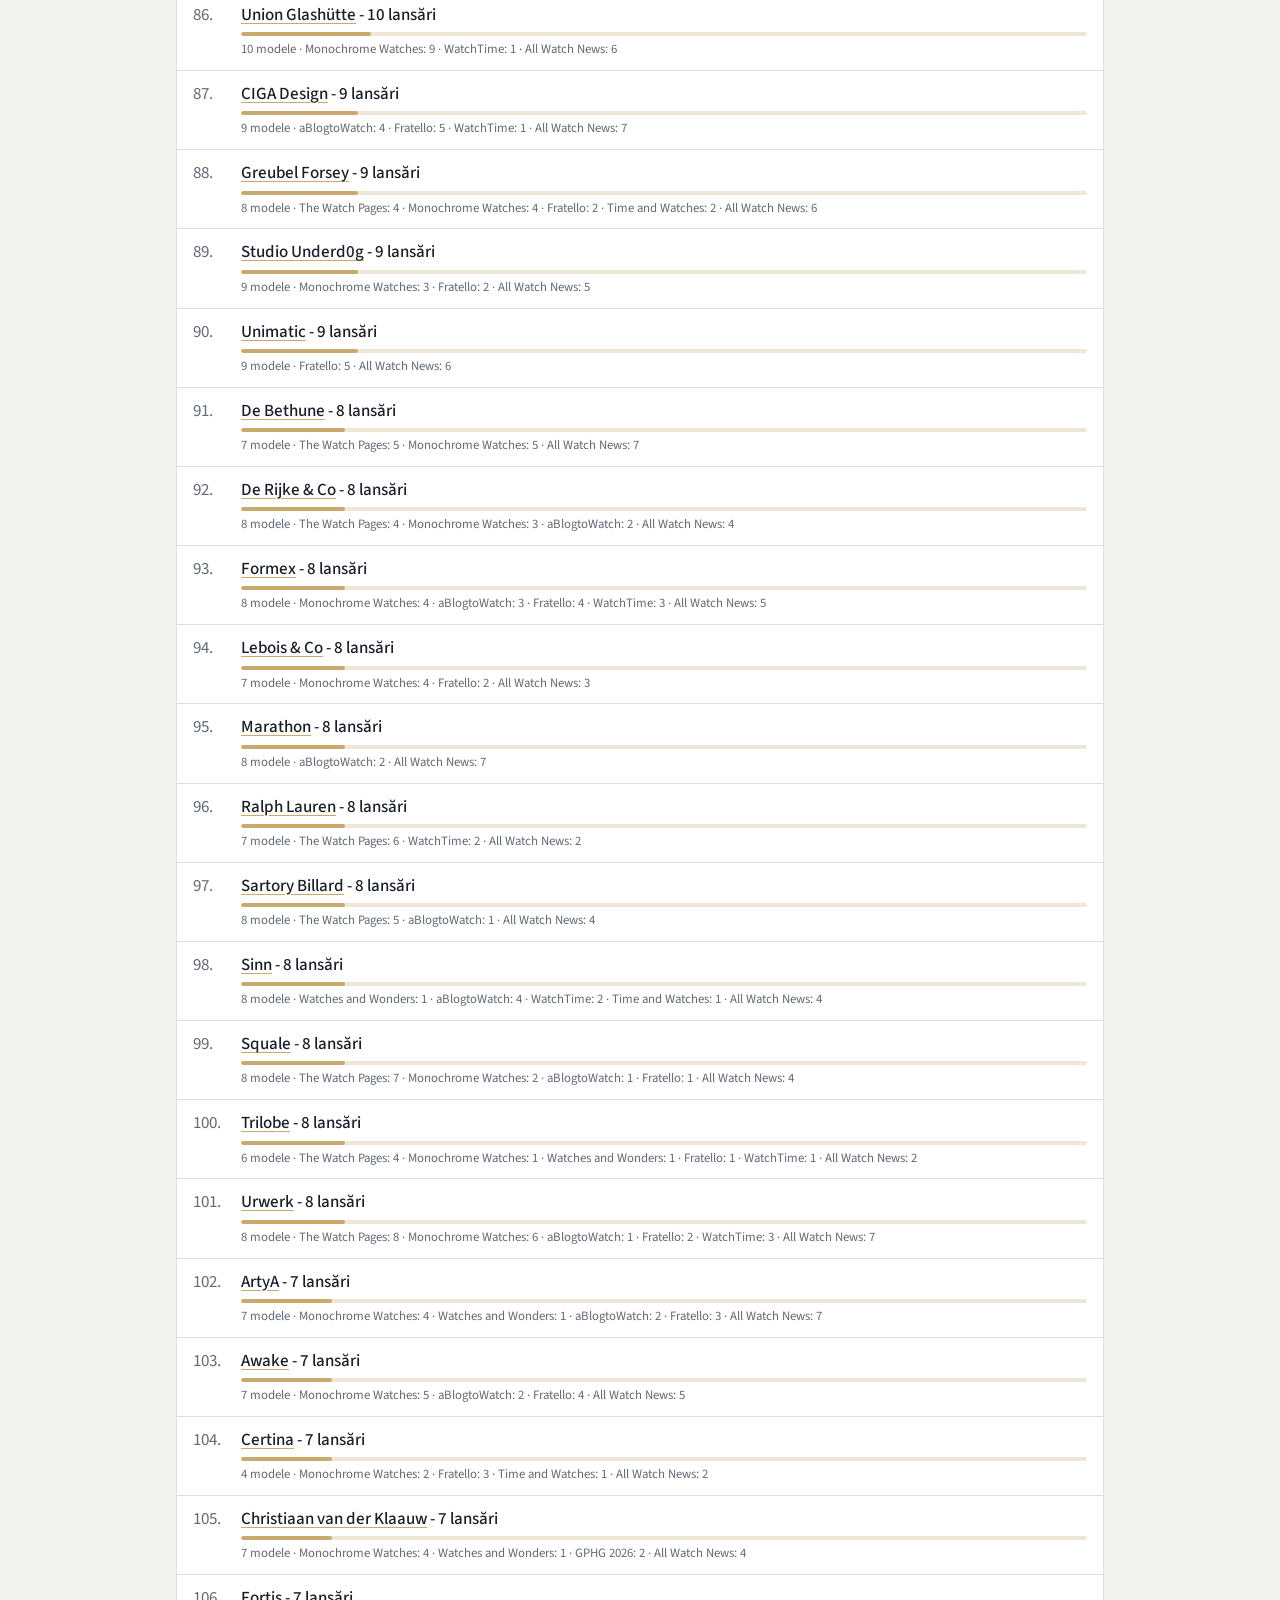
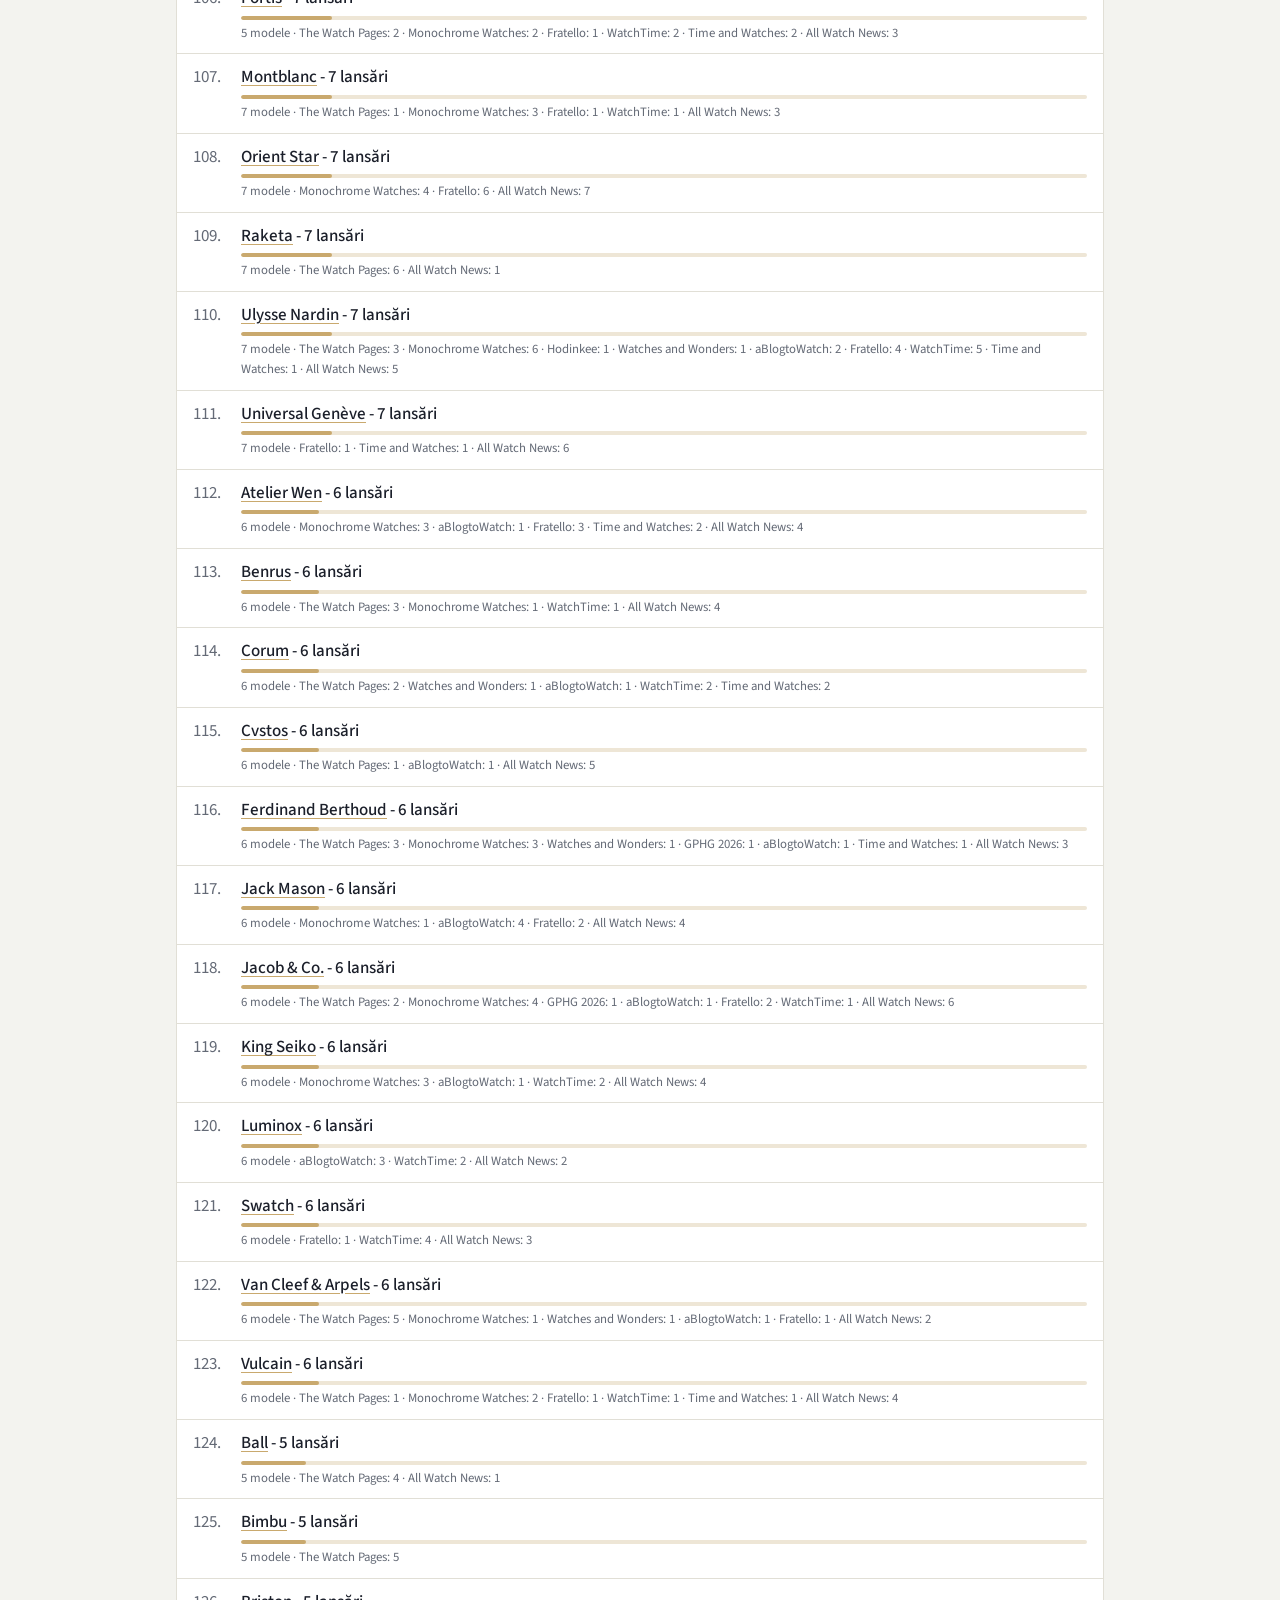
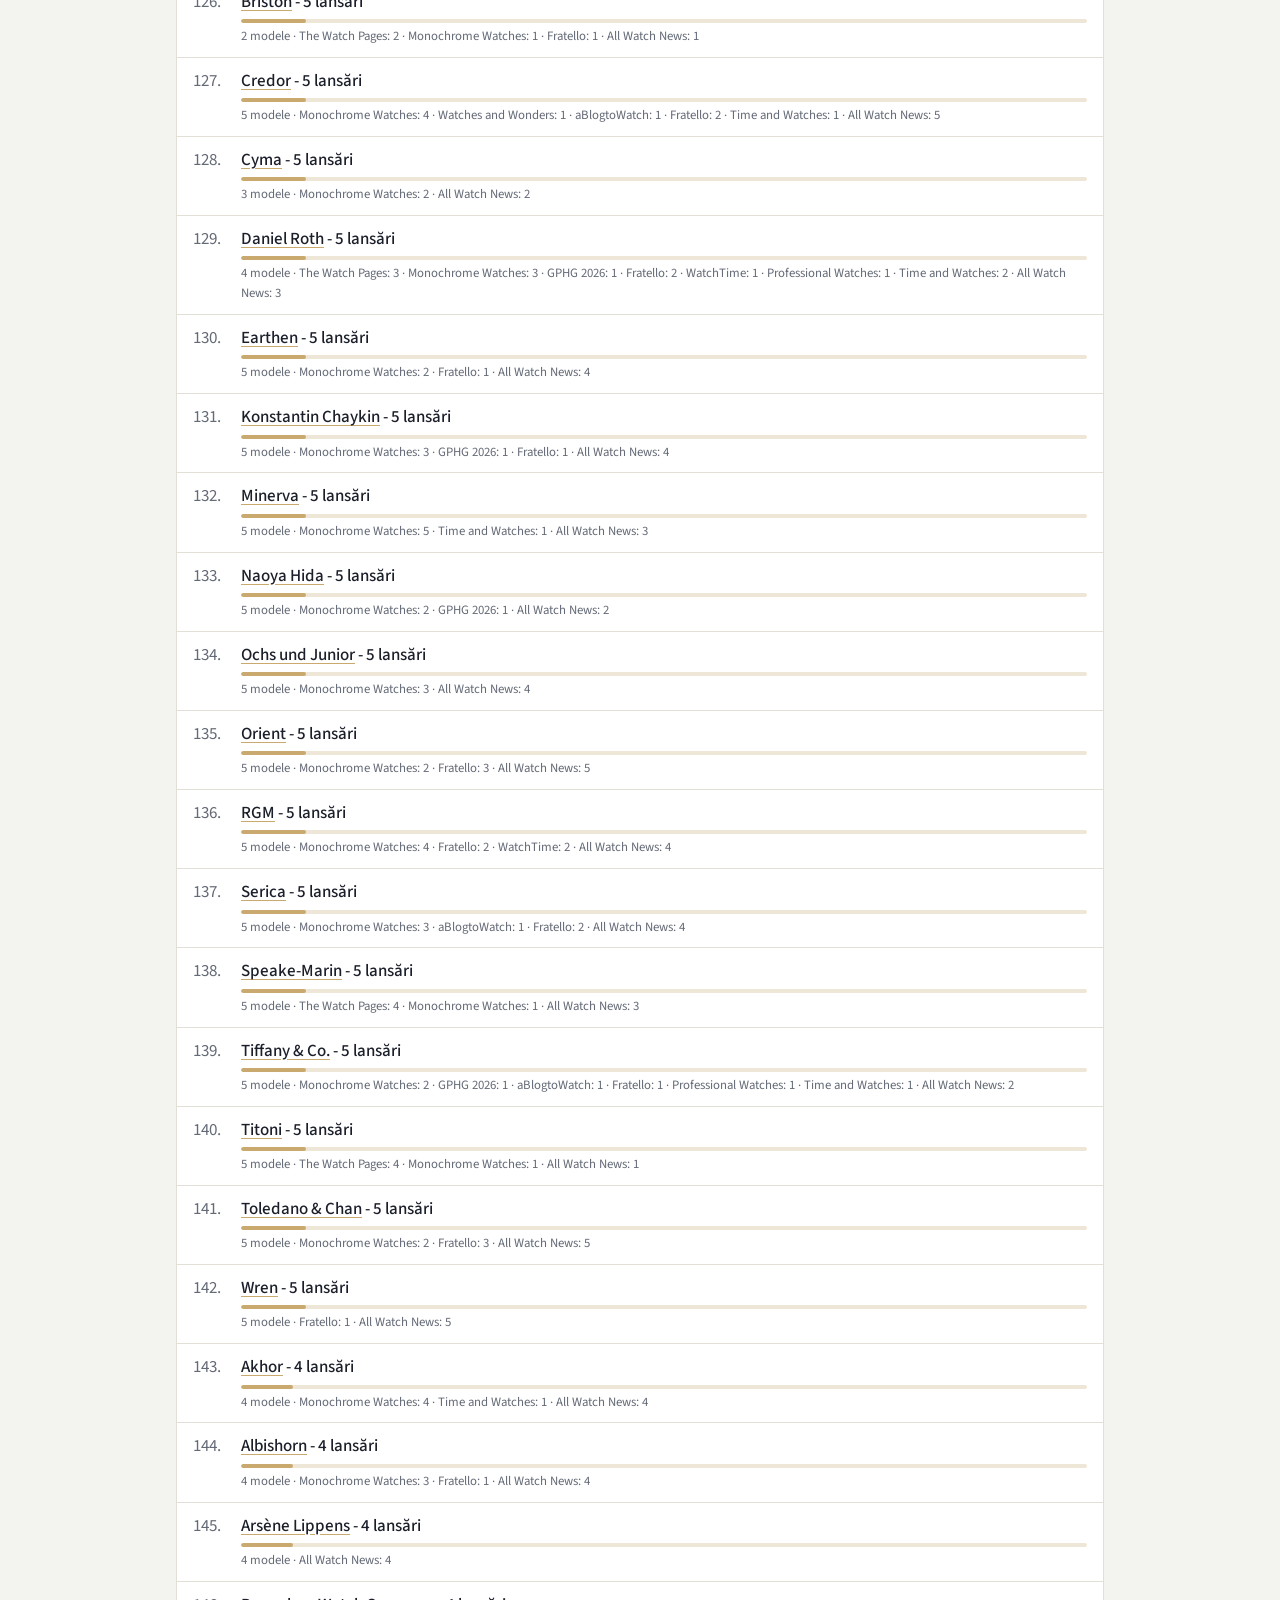
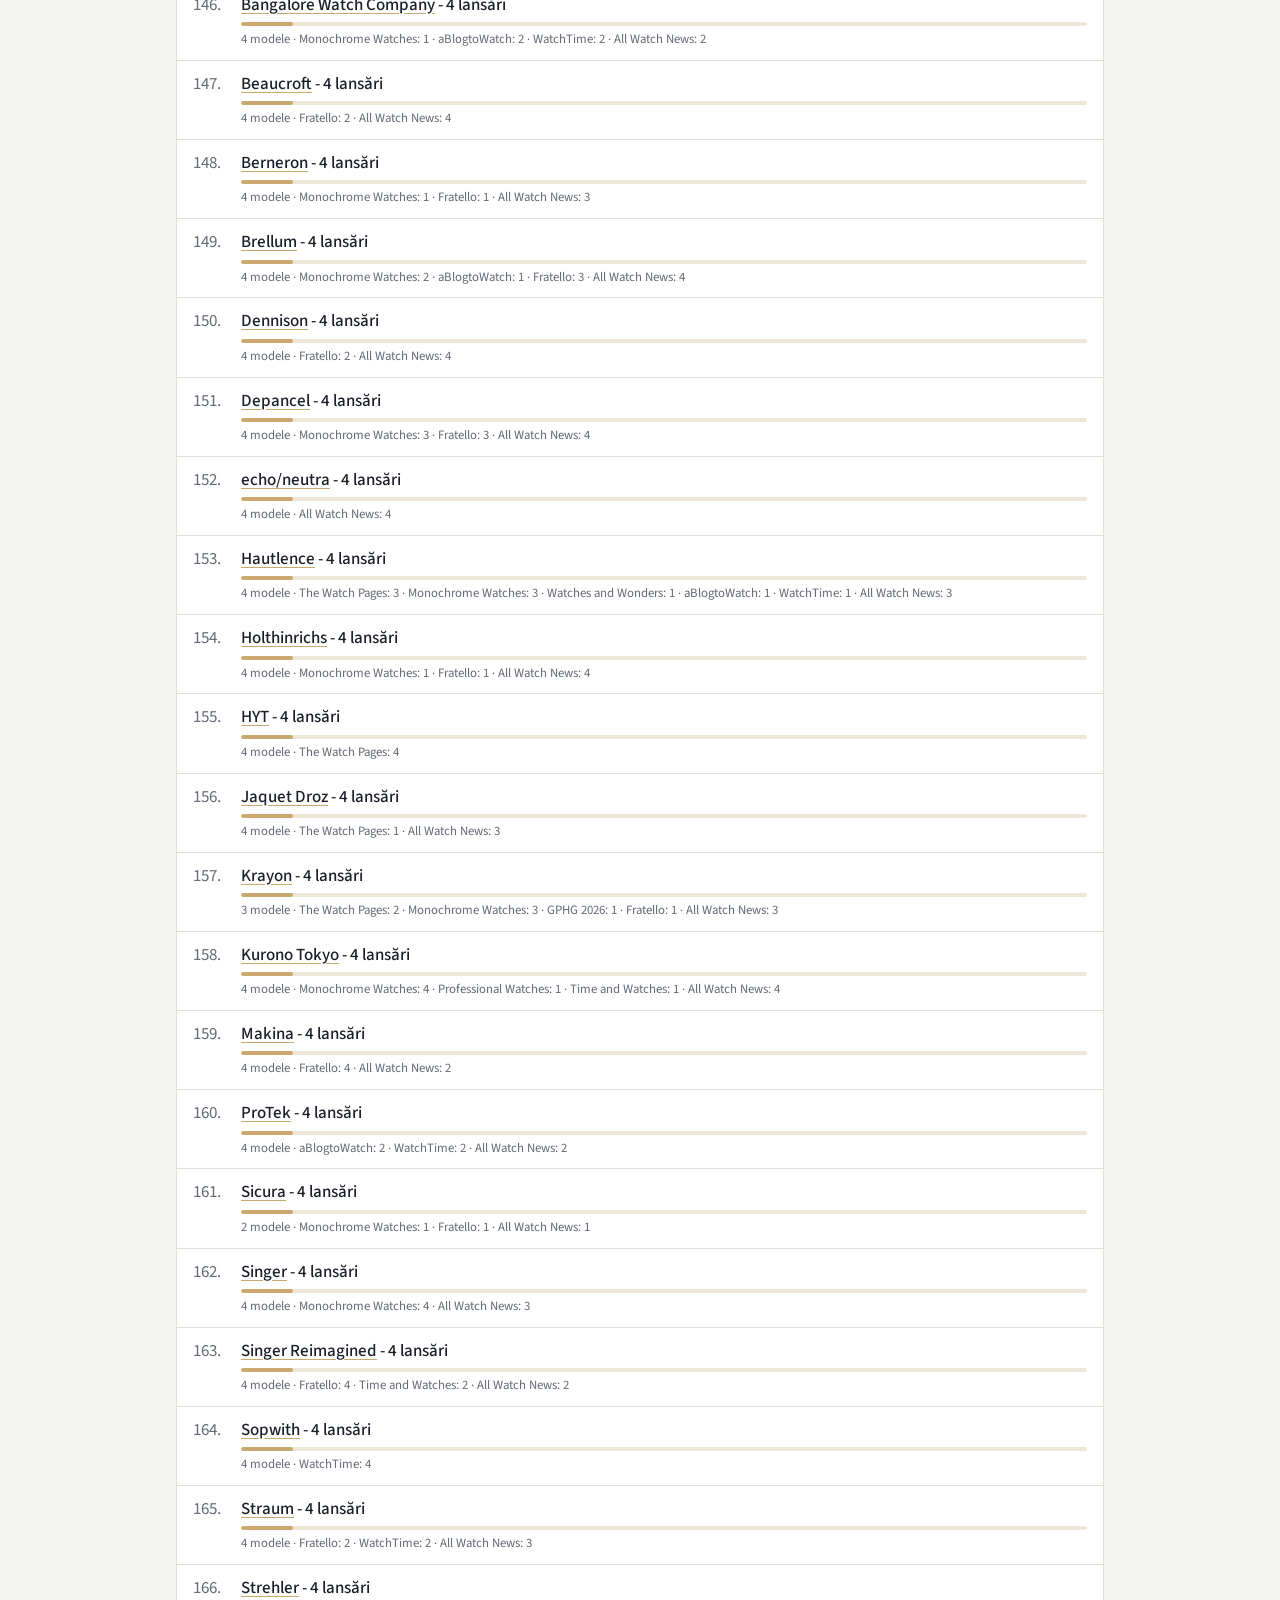
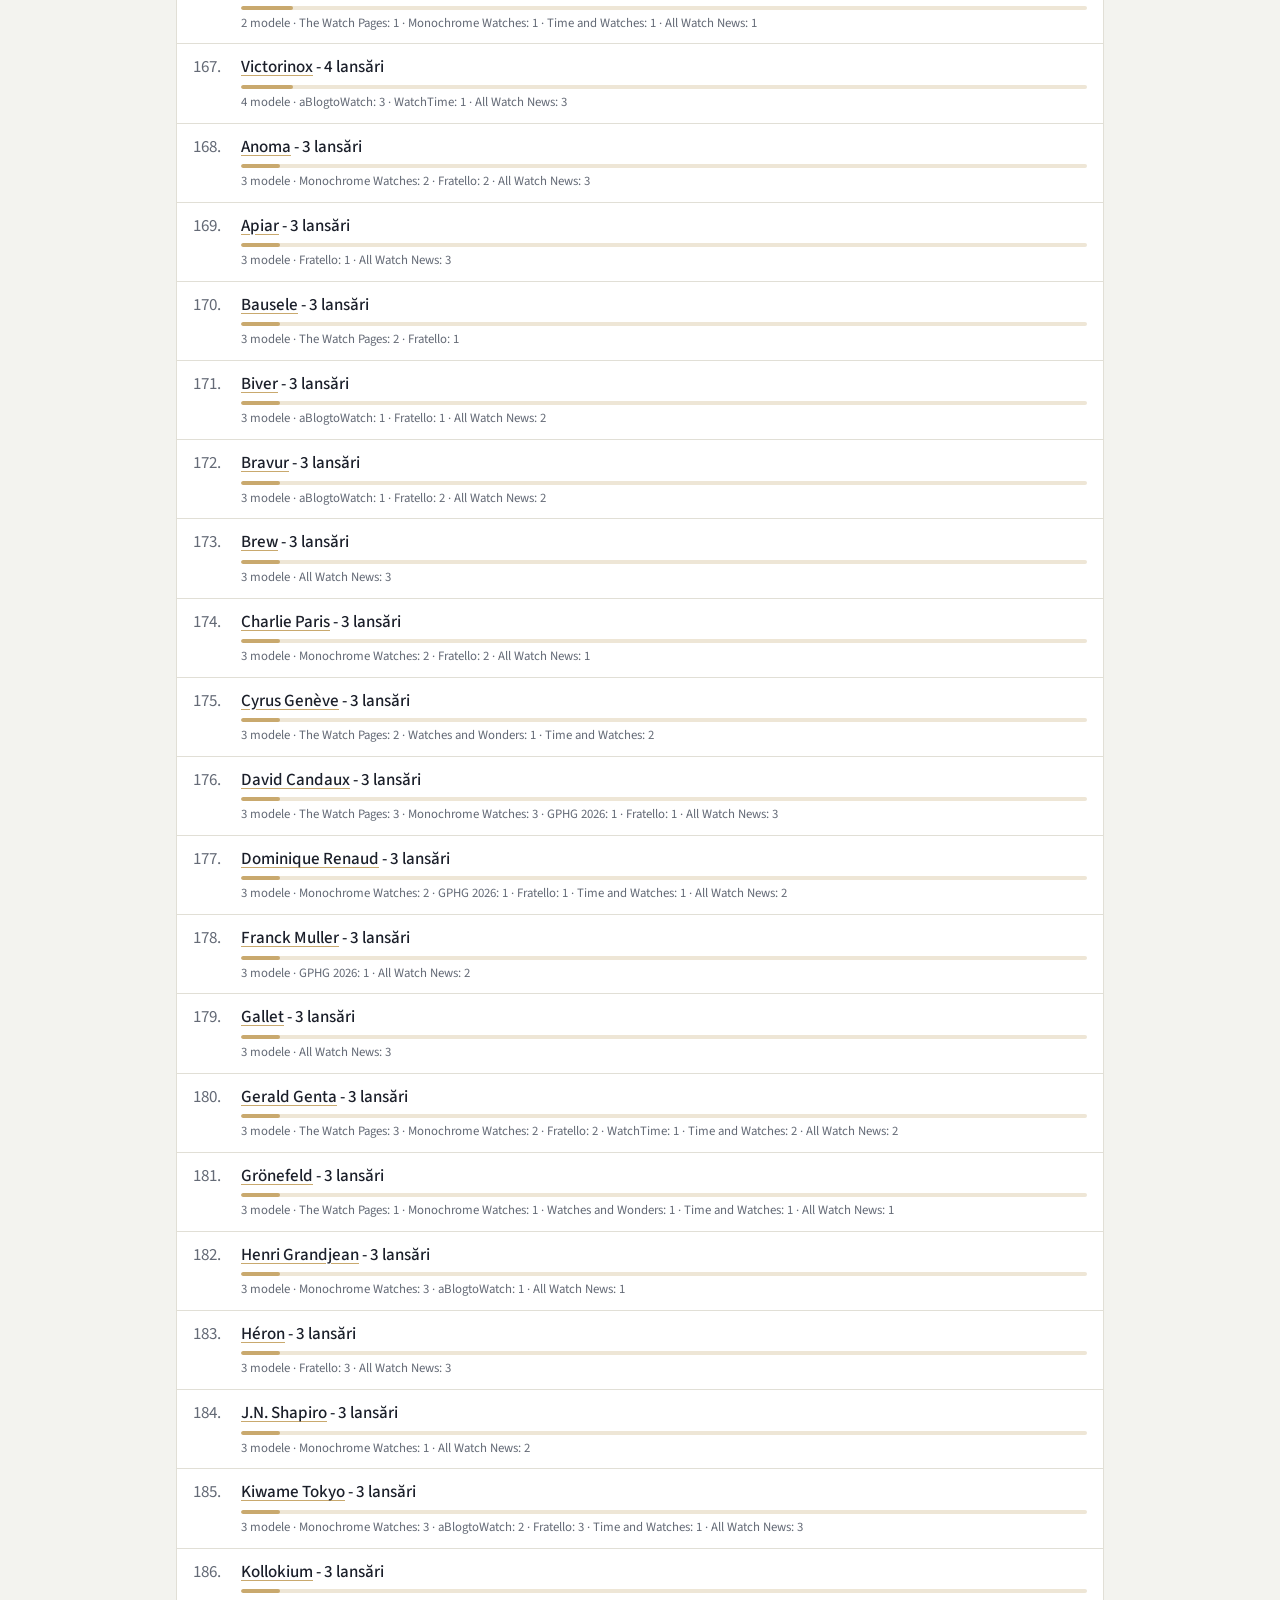
==== commit 9c9ac73b: "Statistica refacuta din 14 surse - Surse noi: GPHG 2026, aBlogtoWatch, Fratello, WatchTime, GMT Post" ====
--- a/index.html
+++ b/index.html
@@ -15,6 +15,7 @@
       <h1 class="title">PAD's Watch Monitor</h1>
       <nav class="tabs" role="tablist">
         <button class="tab is-active" data-view="stats" role="tab" aria-selected="true">2026</button>
+        <button class="tab" data-view="highlights" role="tab" aria-selected="false">Highlights <span class="tab-count" id="hl-tab-count" hidden></span></button>
         <button class="tab" data-view="about" role="tab" aria-selected="false">Despre Proiect</button>
       </nav>
     </div>
@@ -24,7 +25,7 @@
     <section id="view-stats" class="view">
       <div class="intro">
         <h2>Lansările brandurilor de ceasuri în 2026</h2>
-        <p class="muted">Numărul de lansări per brand, după sursele monitorizate.</p>
+        <p class="muted">Numărul de referințe lansate per brand, după sursele monitorizate.</p>
       </div>
 
       <div class="kpis" id="kpis"></div>
@@ -36,6 +37,31 @@
 
       <p class="source-note muted" id="source-note"></p>
       <ol class="brand-list" id="brand-list"></ol>
+    </section>
+
+    <section id="view-brand" class="view" hidden>
+      <button class="back" id="back">← Înapoi la statistică</button>
+      <div class="intro">
+        <h2 id="brand-title"></h2>
+        <p class="muted" id="brand-meta"></p>
+      </div>
+      <div class="chips brand-filters" id="brand-filters"></div>
+      <ul class="model-list" id="model-list"></ul>
+    </section>
+
+    <section id="view-highlights" class="view" hidden>
+      <div class="intro">
+        <h2>Highlights</h2>
+        <p class="muted" id="hl-meta"></p>
+      </div>
+      <div class="hl-actions" id="hl-actions">
+        <button class="chip is-active" id="hl-copy">Copiază lista</button>
+        <button class="chip" id="hl-clear">Golește lista</button>
+        <span class="muted" id="hl-copied" role="status"></span>
+      </div>
+      <textarea class="hl-text" id="hl-text" rows="8" readonly hidden aria-label="Lista de highlights ca text"></textarea>
+      <div id="hl-list"></div>
+      <p class="muted hl-note">Lista se păstrează în acest browser. Pe alt dispozitiv sau în alt browser pornește goală.</p>
     </section>
 
     <section id="view-about" class="view" hidden>
@@ -50,11 +76,16 @@
 
         <h3>Metodologie</h3>
         <ul>
-          <li>O „lansare” înseamnă un model nou sau o variantă nouă prezentată în 2026, așa cum apare în sursă.</li>
-          <li>Pe The Watch Pages, referințele care diferă doar prin variantă (de exemplu aceeași denumire de model) au fost comasate într-o singură lansare.</li>
-          <li>Pe Monochrome Watches au fost excluse interviurile, știrile din industrie, ghidurile și editorialele; articolele repetate despre același ceas au fost numărate o singură dată.</li>
+          <li>O „lansare” înseamnă o referință nouă din 2026. Fiecare variantă de cadran sau material are referința ei: Patek Philippe 5322G-001 (cadran albastru) și 5322G-010 (cadran verde) sunt două lansări ale aceluiași model.</li>
+          <li>Referințele vin din pagina fiecărui ceas de pe The Watch Pages, împreună cu culoarea cadranului și materialul carcasei, din specificațiile articolelor Monochrome Watches („Reference”) și Hodinkee („Reference Number”) și din fișele nominalizărilor GPHG 2026.</li>
+          <li>Referințele pomenite în textul articolelor (aBlogtoWatch, Fratello, Time and Watches, Professional Watches) sunt folosite doar ca să lege articolul de un model existent, nu ca referințe noi, pentru că textul pomenește adesea și modele mai vechi.</li>
+          <li>Referințele sunt grupate pe model: aceeași referință de bază (5322G-001 și 5322G-010 → 5322G) sau aceeași denumire a modelului.</li>
+          <li>Un articol se leagă de un model prin referința din specificații sau din titlu. Dacă nu are referință, se leagă după nume. Același ceas apărut în mai multe surse e numărat o singură dată.</li>
+          <li>Modelele care apar doar în articole sunt păstrate cu referințele din articol. Dacă articolul nu dă nicio referință, modelul contează ca o singură lansare și e marcat „Referință nespecificată”.</li>
+          <li>Din publicații sunt incluse doar articolele despre o lansare anume din 2026. Interviurile, știrile din industrie, ghidurile, listele, recenziile ceasurilor mai vechi și editorialele sunt excluse. Fiecare titlu a fost verificat și redus la brand și numele modelului. Pendulele de birou nu sunt incluse.</li>
+          <li>All Watch News adună știri din alte publicații, așa că multe dintre ele sunt aceleași lansări ca în celelalte surse. Ele se comasează cu modelul existent și nu sunt numărate de două ori.</li>
           <li>Numele brandurilor au fost normalizate (de exemplu „IWC Schaffhausen” → „IWC”, „BVLGARI” → „Bulgari”).</li>
-          <li>Vizualizarea „Toate sursele” adună numerele din fiecare sursă. Același ceas poate fi prezent în mai multe surse, deci totalul arată cât de prezent a fost un brand în presă, nu numărul de modele unice.</li>
+          <li>Imaginile sunt afișate direct de pe site-urile sursă și aparțin acestora. Fiecare referință are un link către pagina sau articolul original.</li>
         </ul>
         <p class="muted">Date colectate pe 21 octombrie 2026.</p>
       </div>
--- a/style.css
+++ b/style.css
@@ -13,6 +13,8 @@
   --bar: #c9a96e;
   --bad-bg: #f3d9d6;
   --bad-fg: #7a2a20;
+  --warn-bg: #f6ead0;
+  --warn-fg: #6b4a0e;
   --display: "Cormorant Garamond", Georgia, serif;
   --body: "Source Sans 3", system-ui, sans-serif;
 }
@@ -30,6 +32,8 @@
     --bar: #b08d57;
     --bad-bg: #3a1f1c;
     --bad-fg: #f0b3aa;
+    --warn-bg: #3a3020;
+    --warn-fg: #ecd29a;
     color-scheme: dark;
   }
 }
@@ -46,10 +50,13 @@
   --bar: #b08d57;
   --bad-bg: #3a1f1c;
   --bad-fg: #f0b3aa;
+  --warn-bg: #3a3020;
+  --warn-fg: #ecd29a;
   color-scheme: dark;
 }
 
 * { box-sizing: border-box; }
+[hidden] { display: none !important; }
 
 html, body { margin: 0; }
 
@@ -123,7 +130,7 @@
   cursor: pointer;
 }
 .chip.is-active { background: var(--navy); color: var(--on-navy); border-color: var(--navy); }
-.chip:disabled { opacity: .45; cursor: not-allowed; text-decoration: line-through; }
+.chip:disabled { opacity: .45; cursor: not-allowed; }
 #search {
   flex: 0 1 220px;
   min-width: 160px;
@@ -153,6 +160,217 @@
 .bar i { display: block; height: 100%; background: var(--bar); border-radius: 2px; }
 .split { grid-column: 2; font-size: .8rem; color: var(--muted); }
 .empty { padding: 20px 16px; color: var(--muted); }
+
+.brand-link {
+  appearance: none;
+  border: none;
+  background: none;
+  padding: 0;
+  font: inherit;
+  color: var(--ink);
+  text-decoration: underline;
+  text-decoration-color: var(--bar);
+  text-underline-offset: 3px;
+  cursor: pointer;
+}
+.brand-link:hover { color: var(--gold); }
+.brand-link:focus-visible, .back:focus-visible { outline: 2px solid var(--gold); outline-offset: 2px; border-radius: 2px; }
+
+/* Brand page */
+.back {
+  appearance: none;
+  border: 1px solid var(--line);
+  background: var(--surface);
+  color: var(--ink);
+  font: 500 14px var(--body);
+  padding: 6px 14px;
+  border-radius: 999px;
+  cursor: pointer;
+  margin-bottom: 20px;
+}
+.back:hover { border-color: var(--gold); }
+.model-list { list-style: none; margin: 0; padding: 0; display: grid; gap: 10px; }
+.model {
+  display: grid;
+  grid-template-columns: 160px 1fr;
+  gap: 16px;
+  align-items: center;
+  background: var(--surface);
+  border: 1px solid var(--line);
+  border-radius: 10px;
+  padding: 10px;
+}
+/* Cadru standard pentru toate imaginile: 160 × 120 (4:3), decupate uniform. */
+.thumb {
+  position: relative;
+  display: block;
+  width: 160px;
+  height: 120px;
+  max-width: 100%;
+  overflow: hidden;
+  border-radius: 6px;
+  background: var(--gold-soft);
+}
+.thumb img { position: absolute; inset: 0; width: 100%; height: 100%; object-fit: cover; }
+.thumb-fallback {
+  position: absolute;
+  inset: 0;
+  display: none;
+  place-items: center;
+  padding: 8px;
+  text-align: center;
+  font-size: .75rem;
+  color: var(--muted);
+}
+.thumb.is-missing img { display: none; }
+.thumb.is-missing .thumb-fallback, .thumb:not(:has(img)) .thumb-fallback { display: grid; }
+.model-text { min-width: 0; }
+.model-name { margin: 0 0 4px; font: 600 1.05rem/1.35 var(--body); overflow-wrap: anywhere; }
+.model-src { margin: 0; font-size: .85rem; color: var(--muted); display: flex; flex-wrap: wrap; gap: 4px 10px; align-items: center; }
+.model-src a { color: var(--gold); }
+.src-tag { background: var(--gold-soft); color: var(--ink); border-radius: 999px; padding: 1px 8px; font-size: .75rem; }
+
+/* Model cards with references */
+.model-card {
+  background: var(--surface);
+  border: 1px solid var(--line);
+  border-radius: 10px;
+  padding: 14px;
+  display: grid;
+  gap: 10px;
+}
+.model-head { display: grid; gap: 4px; }
+.model-title { display: flex; align-items: flex-start; justify-content: space-between; gap: 12px; }
+.model-title .model-name { min-width: 0; }
+
+/* Highlight */
+.hl-btn {
+  flex: none;
+  appearance: none;
+  display: inline-flex;
+  align-items: center;
+  gap: 6px;
+  border: 1px solid var(--line);
+  background: var(--surface);
+  color: var(--ink);
+  font: 600 13px var(--body);
+  padding: 5px 12px;
+  border-radius: 999px;
+  cursor: pointer;
+}
+.hl-btn span { color: var(--gold); font-size: 15px; line-height: 1; }
+.hl-btn:hover { border-color: var(--gold); }
+.hl-btn:focus-visible { outline: 2px solid var(--gold); outline-offset: 2px; }
+.hl-btn[aria-pressed="true"] { background: var(--gold); border-color: var(--gold); color: var(--surface); }
+.hl-btn[aria-pressed="true"] span { color: var(--surface); }
+.model-card.is-highlighted { border-color: var(--gold); box-shadow: inset 4px 0 0 var(--gold); }
+.hl-count { color: var(--gold); font-weight: 600; }
+
+/* Highlights section */
+.tabs { flex-wrap: wrap; }
+.tab-count {
+  display: inline-block;
+  min-width: 1.4em;
+  margin-left: 4px;
+  padding: 1px 6px;
+  border-radius: 999px;
+  background: var(--on-navy);
+  color: var(--navy);
+  font-size: 12px;
+  font-variant-numeric: tabular-nums;
+}
+.tab.is-active .tab-count { background: var(--navy); color: var(--on-navy); }
+.hl-actions { display: flex; flex-wrap: wrap; gap: 8px; align-items: center; margin-bottom: 18px; }
+.chip.is-danger { background: var(--bad-bg); color: var(--bad-fg); border-color: var(--bad-fg); }
+.hl-text {
+  width: 100%;
+  margin-bottom: 18px;
+  padding: 10px 12px;
+  border: 1px solid var(--line);
+  border-radius: 8px;
+  background: var(--surface);
+  color: var(--ink);
+  font: 14px/1.5 ui-monospace, Consolas, monospace;
+}
+#hl-list { display: grid; gap: 28px; }
+.hl-brand { display: grid; gap: 10px; }
+.hl-brand-name {
+  margin: 0;
+  display: flex;
+  align-items: baseline;
+  gap: 10px;
+  font: 600 1.5rem/1.2 var(--display);
+  text-wrap: balance;
+}
+.hl-brand-name .muted { font: 400 .9rem var(--body); }
+.hl-empty {
+  text-align: center;
+  padding: 40px 16px;
+  background: var(--surface);
+  border: 1px dashed var(--line);
+  border-radius: 10px;
+}
+.hl-empty p { margin: 0 auto 8px; max-width: 46ch; }
+.hl-empty-star { font-size: 2.5rem; color: var(--gold); line-height: 1; }
+.hl-empty .back { margin: 12px 0 0; }
+.hl-note { font-size: .85rem; margin-top: 24px; }
+.chip:disabled { opacity: .5; cursor: not-allowed; }
+.model-meta { margin: 0; font-size: .85rem; color: var(--muted); display: flex; flex-wrap: wrap; gap: 4px 8px; align-items: center; }
+.ref-list {
+  list-style: none;
+  margin: 0;
+  padding: 0;
+  display: grid;
+  grid-template-columns: repeat(auto-fill, minmax(min(100%, 300px), 1fr));
+  gap: 8px;
+}
+.ref {
+  display: grid;
+  grid-template-columns: 160px 1fr;
+  gap: 12px;
+  align-items: center;
+  border: 1px solid var(--line);
+  border-radius: 8px;
+  padding: 8px;
+}
+.ref-text { min-width: 0; display: grid; gap: 2px; }
+.ref-code { margin: 0; font: 600 1rem/1.3 var(--body); font-variant-numeric: tabular-nums; letter-spacing: .02em; overflow-wrap: anywhere; }
+.ref-code.is-unknown { font-weight: 500; color: var(--muted); font-style: italic; }
+.ref-details { margin: 0; font-size: .85rem; color: var(--muted); }
+.ref-link { font-size: .85rem; color: var(--gold); }
+
+/* Duplicates */
+.dup-note { color: var(--gold); }
+.brand-filters { margin-bottom: 14px; }
+.model.is-merged { border-color: var(--bar); }
+.model.is-flash { outline: 2px solid var(--gold); outline-offset: 2px; }
+.dups { margin-top: 6px; font-size: .85rem; }
+.dups summary { cursor: pointer; color: var(--muted); }
+.dups ul { margin: 6px 0 0; padding-left: 18px; display: grid; gap: 2px; }
+.dups a { color: var(--ink); }
+.dup-badge, .maybe-badge {
+  display: inline-block;
+  font-size: .7rem;
+  font-weight: 600;
+  letter-spacing: .04em;
+  text-transform: uppercase;
+  border-radius: 999px;
+  padding: 1px 8px;
+}
+.dup-badge { background: var(--gold); color: var(--surface); }
+.maybe-badge { background: var(--warn-bg); color: var(--warn-fg); }
+.maybe { margin: 6px 0 0; font-size: .85rem; }
+.jump {
+  appearance: none;
+  border: none;
+  background: none;
+  padding: 0;
+  font: inherit;
+  color: var(--gold);
+  text-decoration: underline;
+  cursor: pointer;
+  text-align: left;
+}
 
 /* About */
 .about { max-width: 720px; }
@@ -173,4 +391,6 @@
   .kpis { grid-template-columns: 1fr 1fr; }
   .kpis .kpi:last-child { grid-column: span 2; }
   #search { flex-basis: 100%; }
-}
+  .model, .ref { grid-template-columns: 120px 1fr; gap: 12px; }
+  .thumb { width: 120px; height: 90px; }
+}
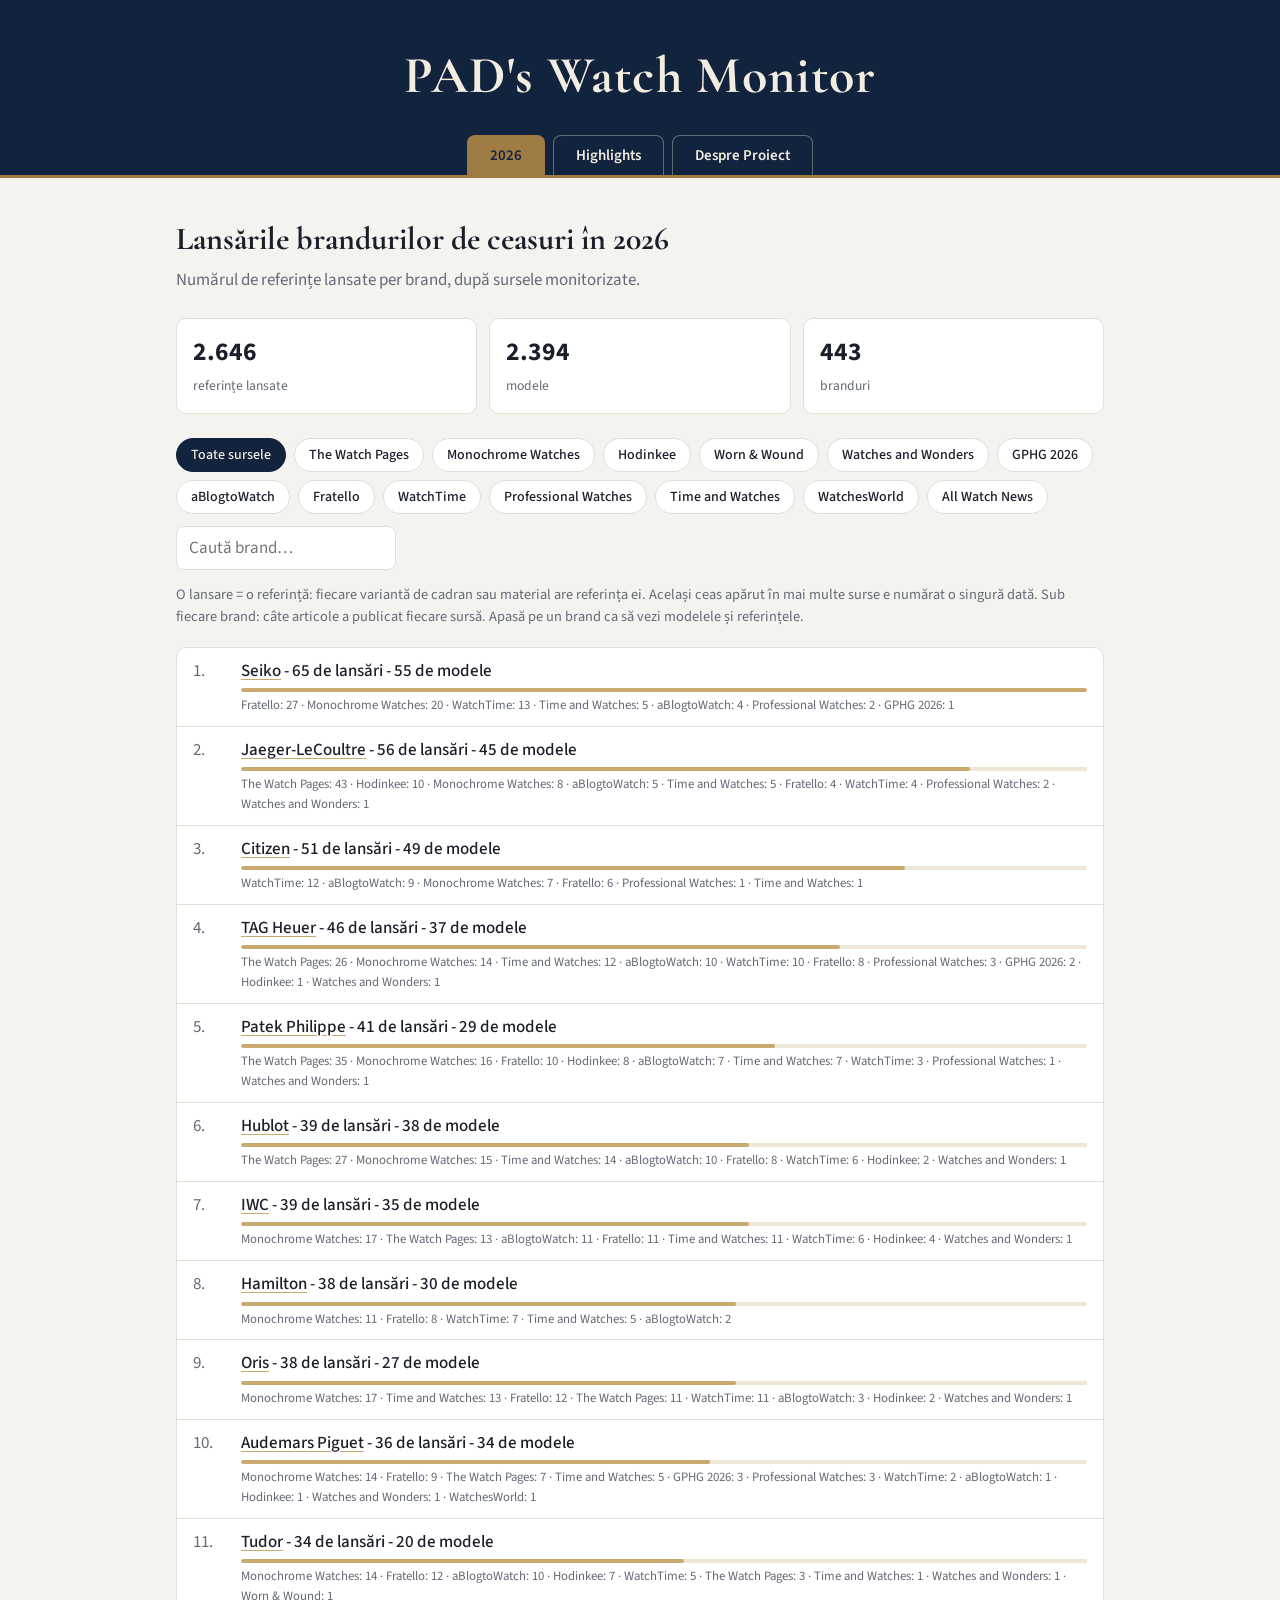
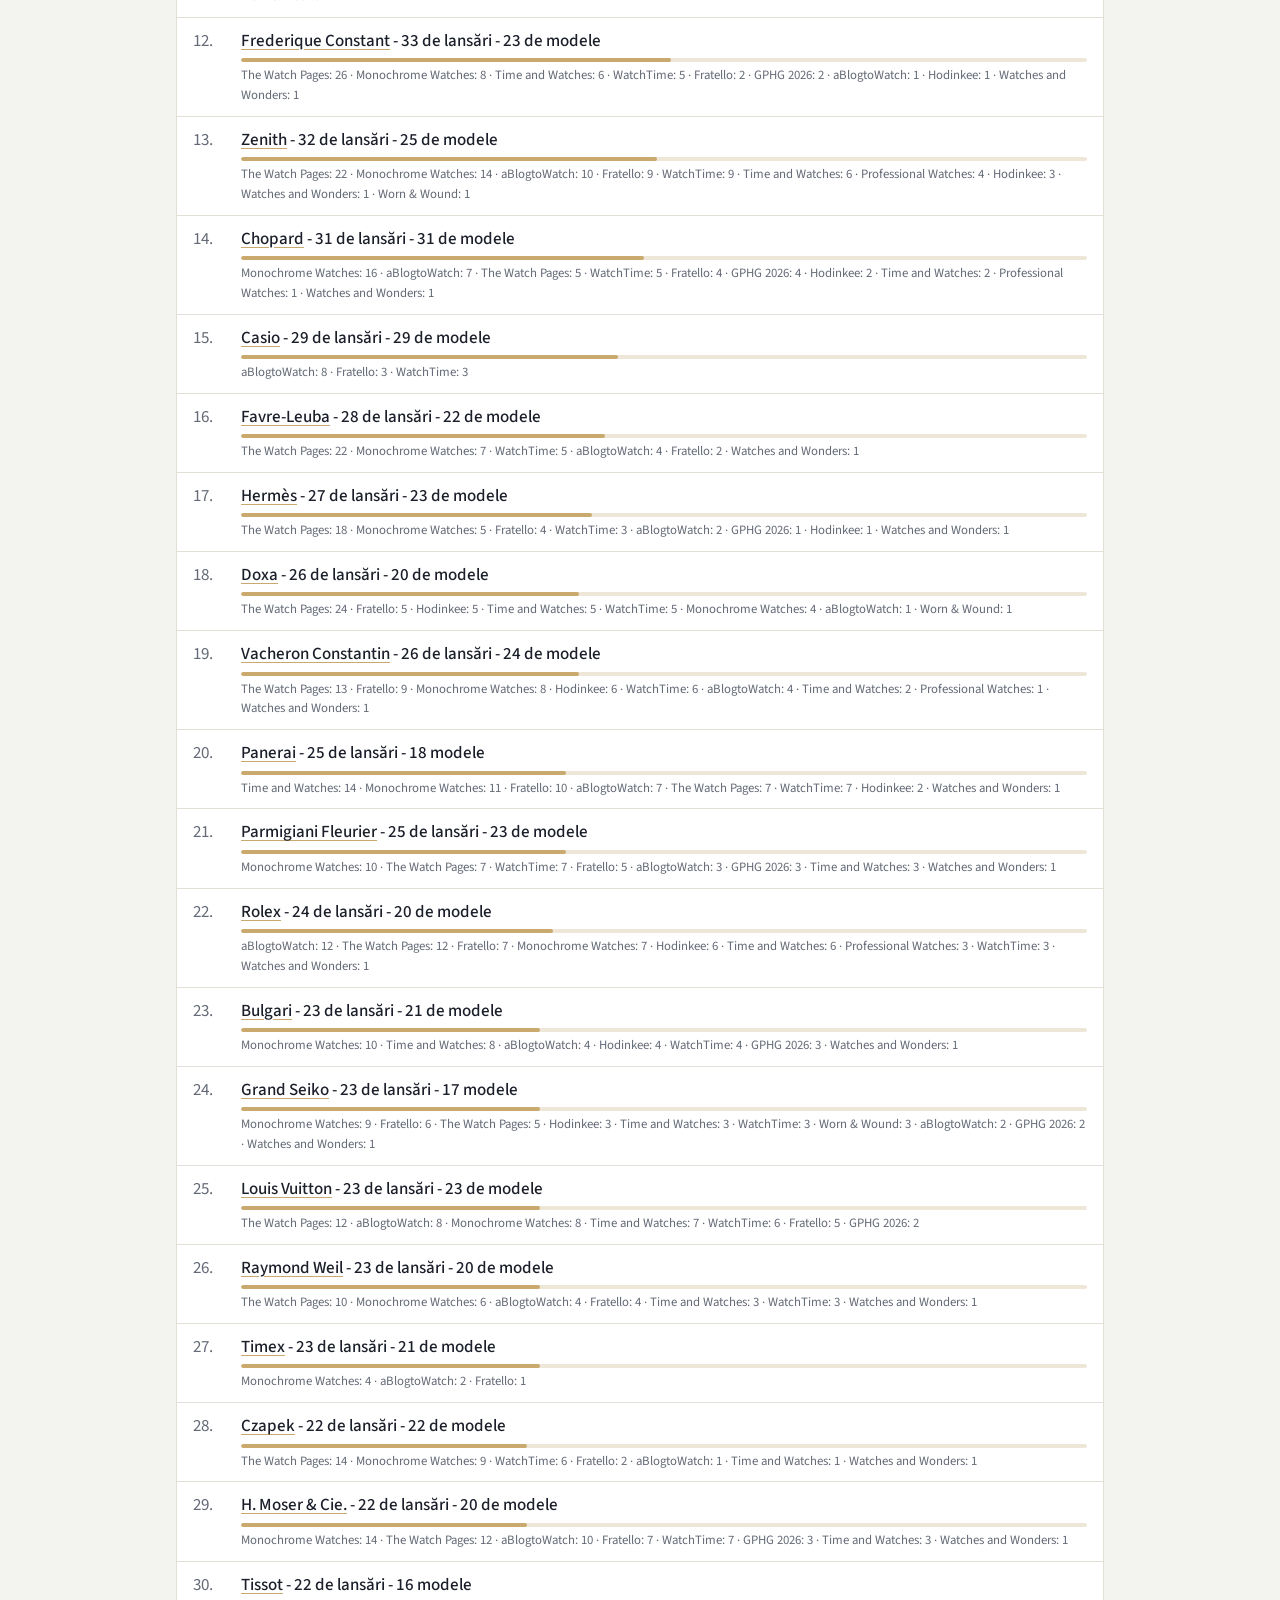
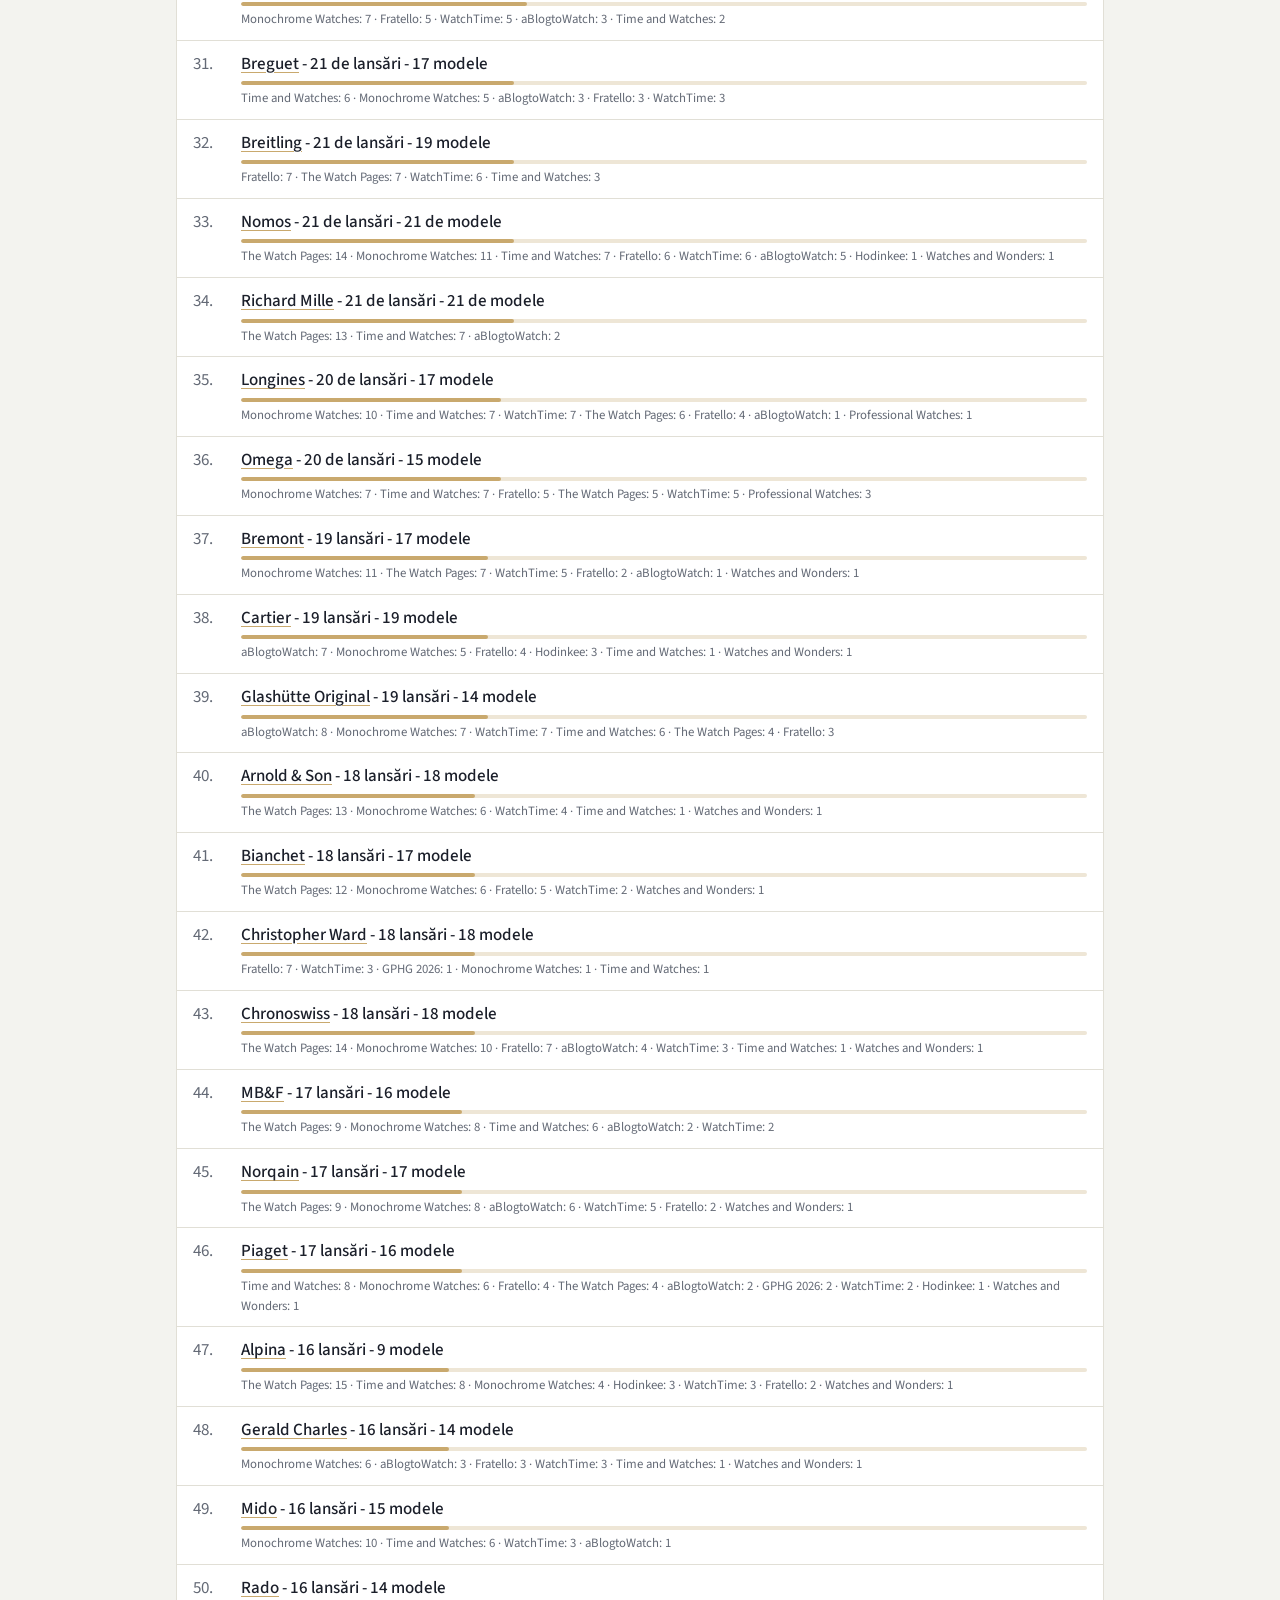
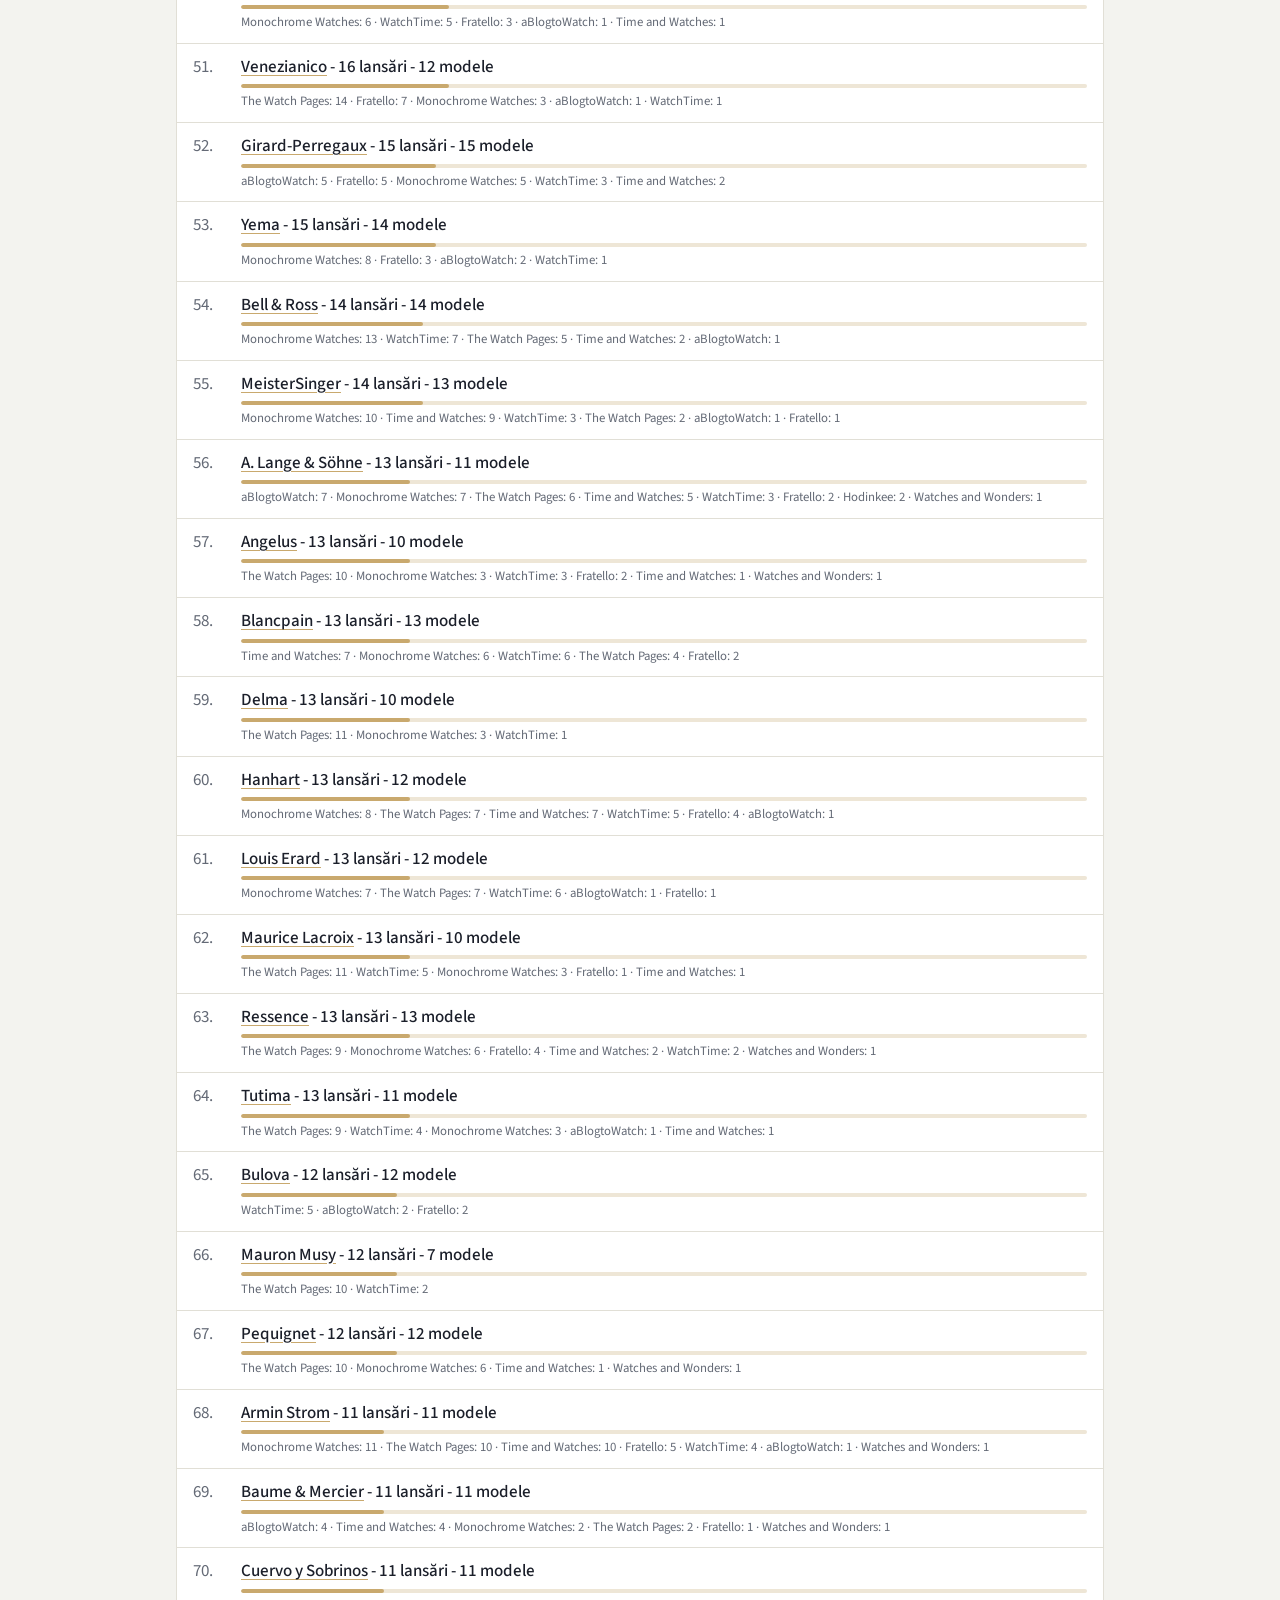
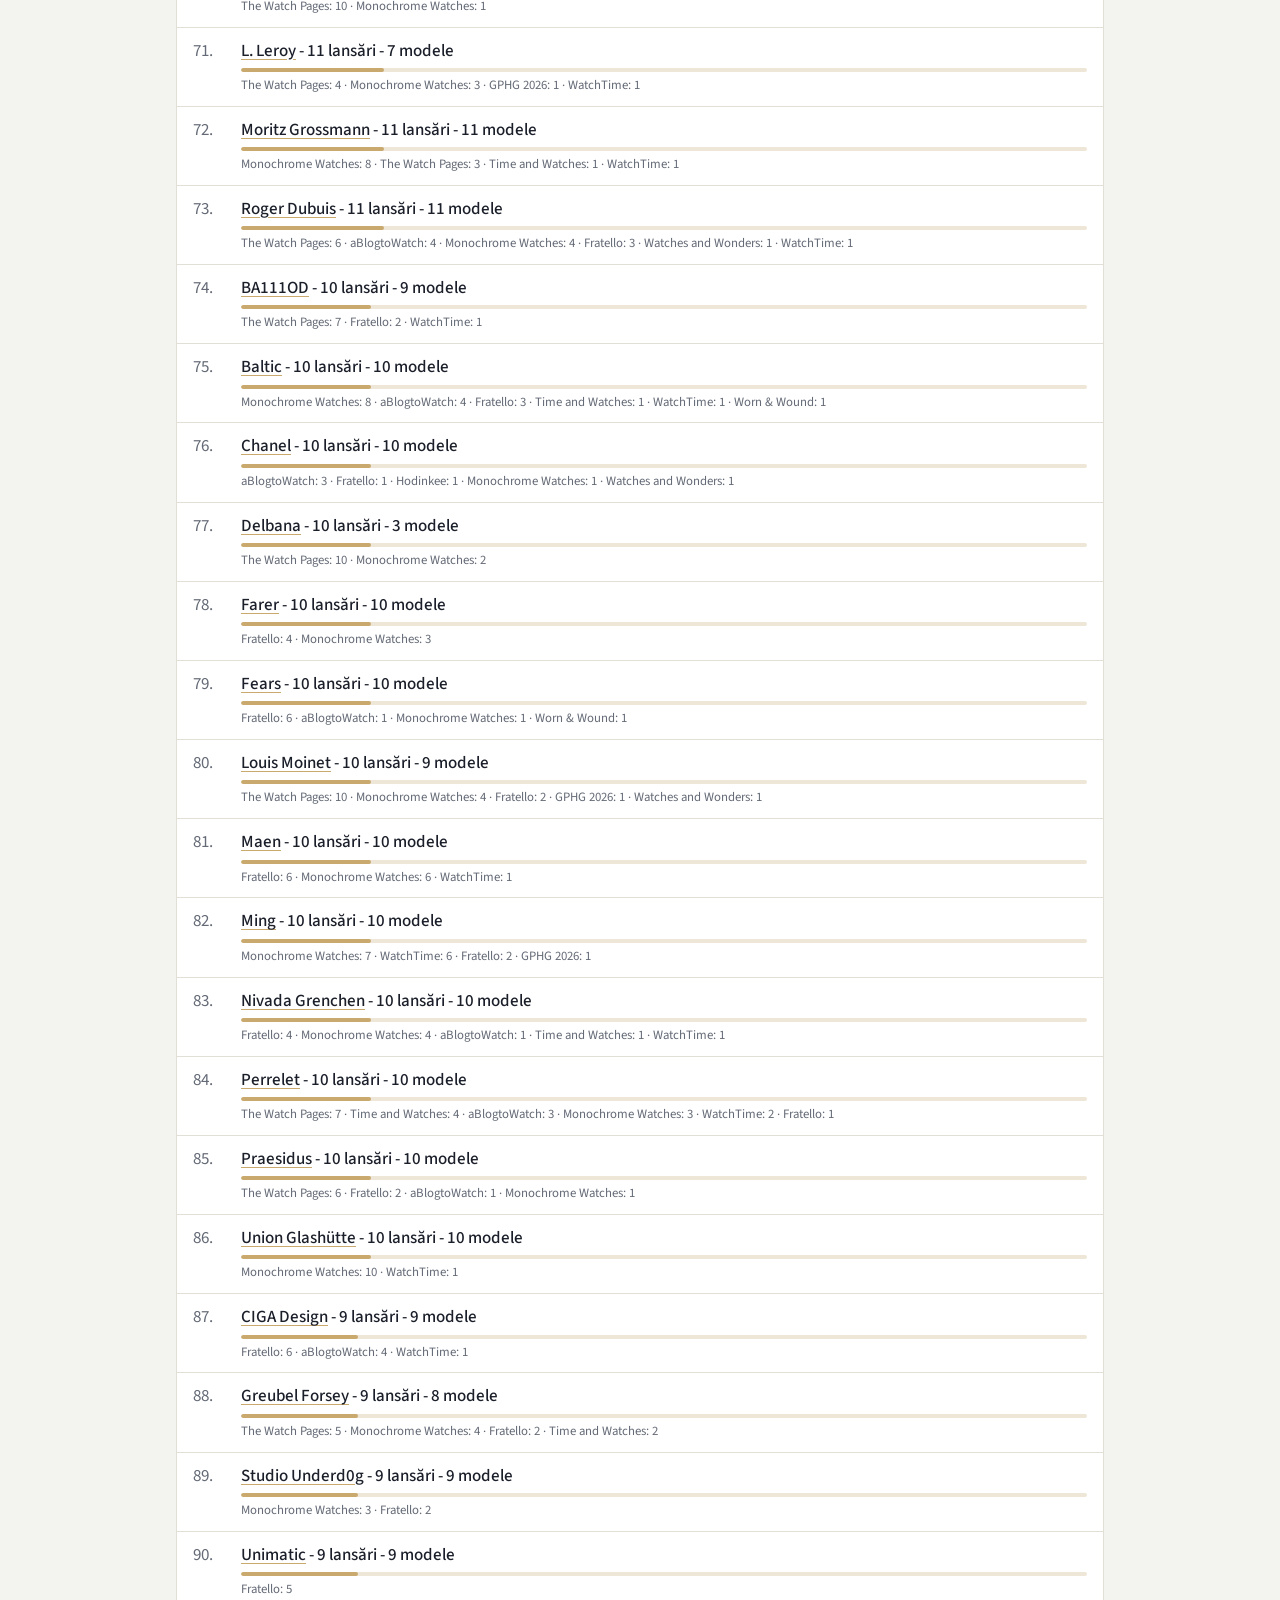
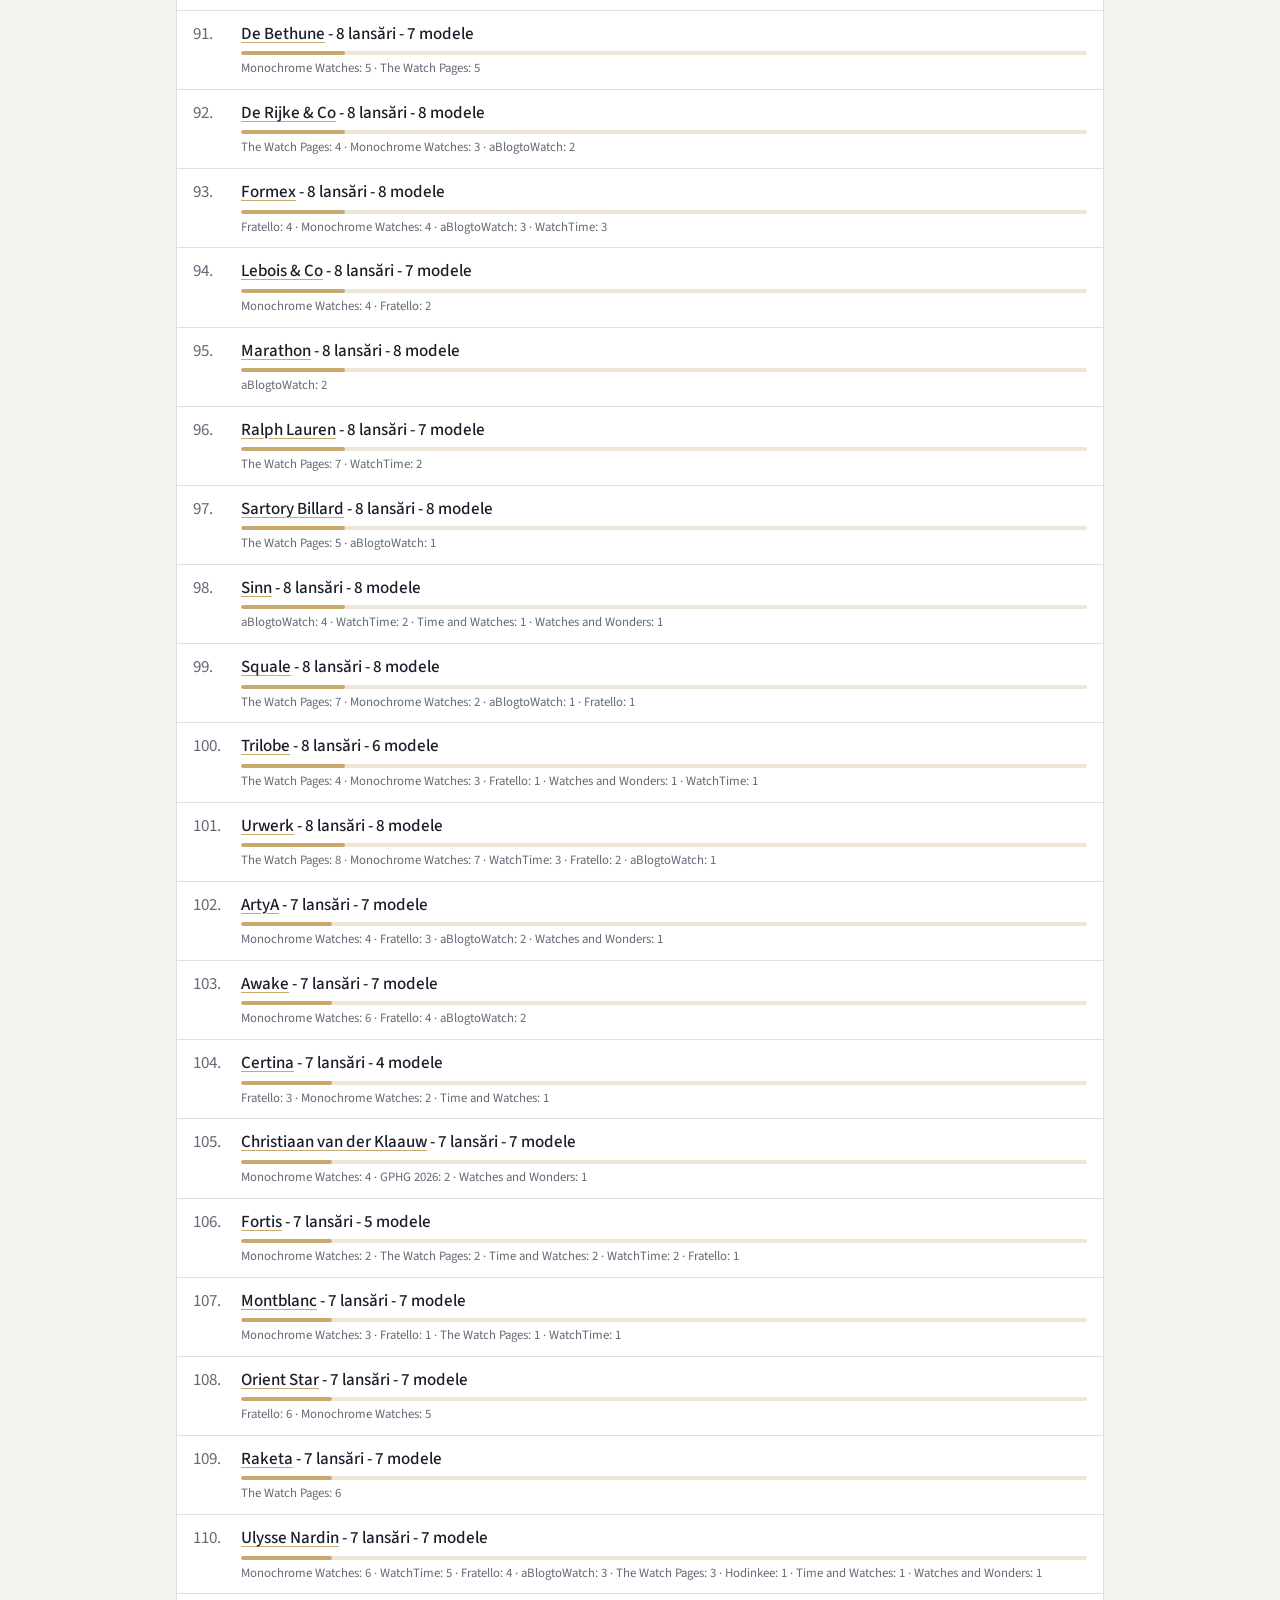
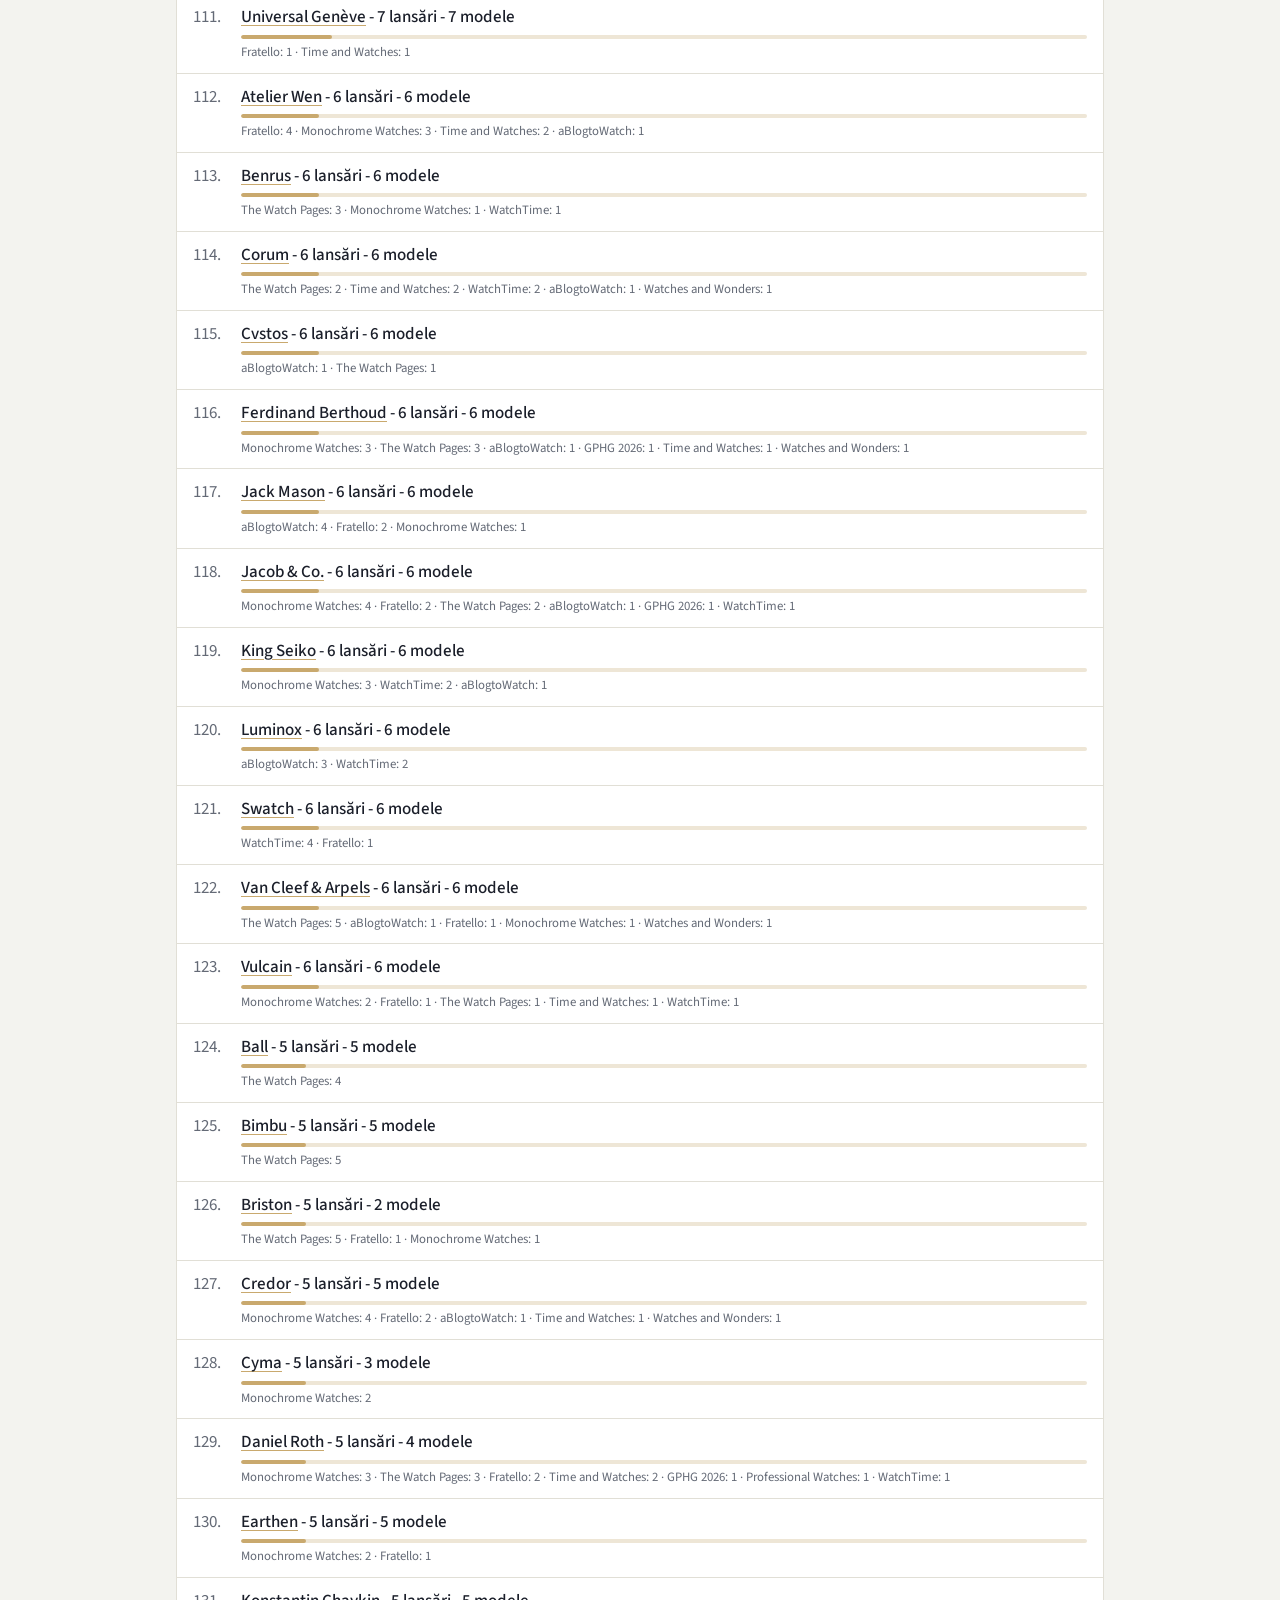
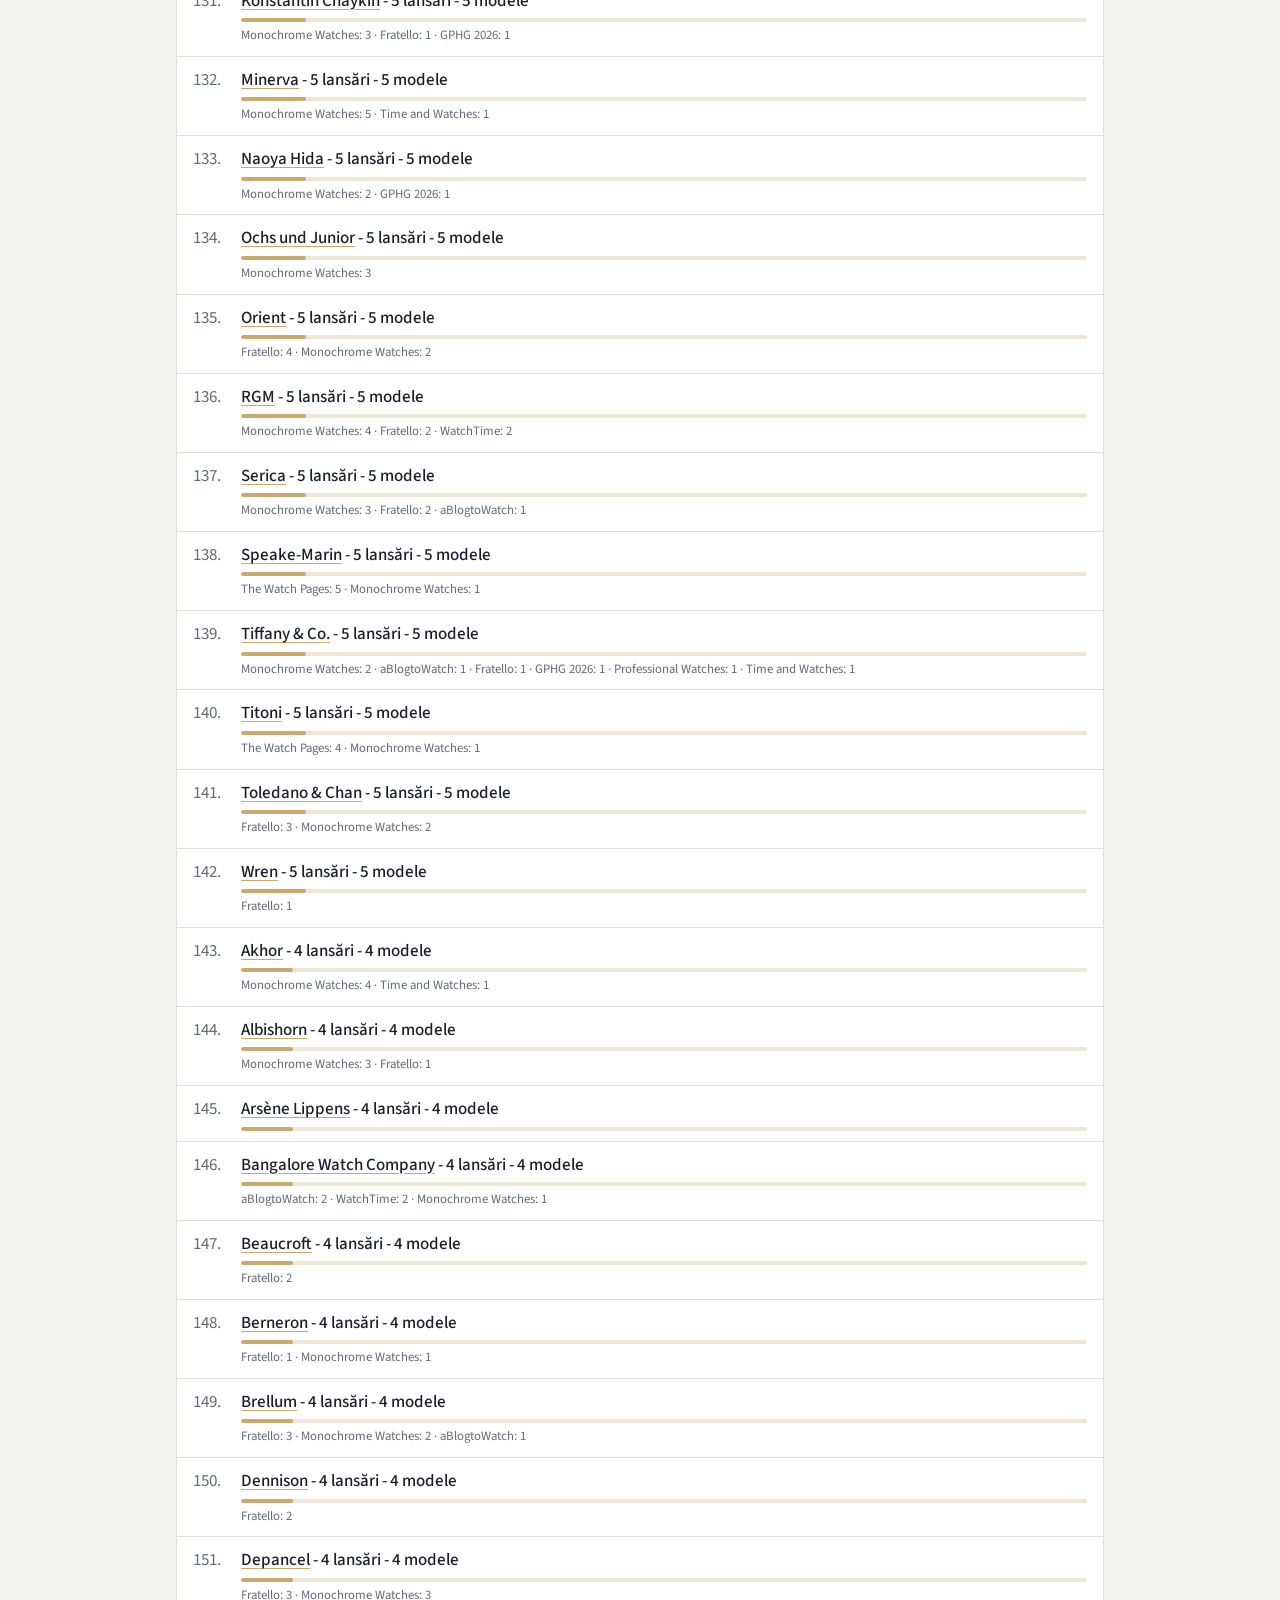
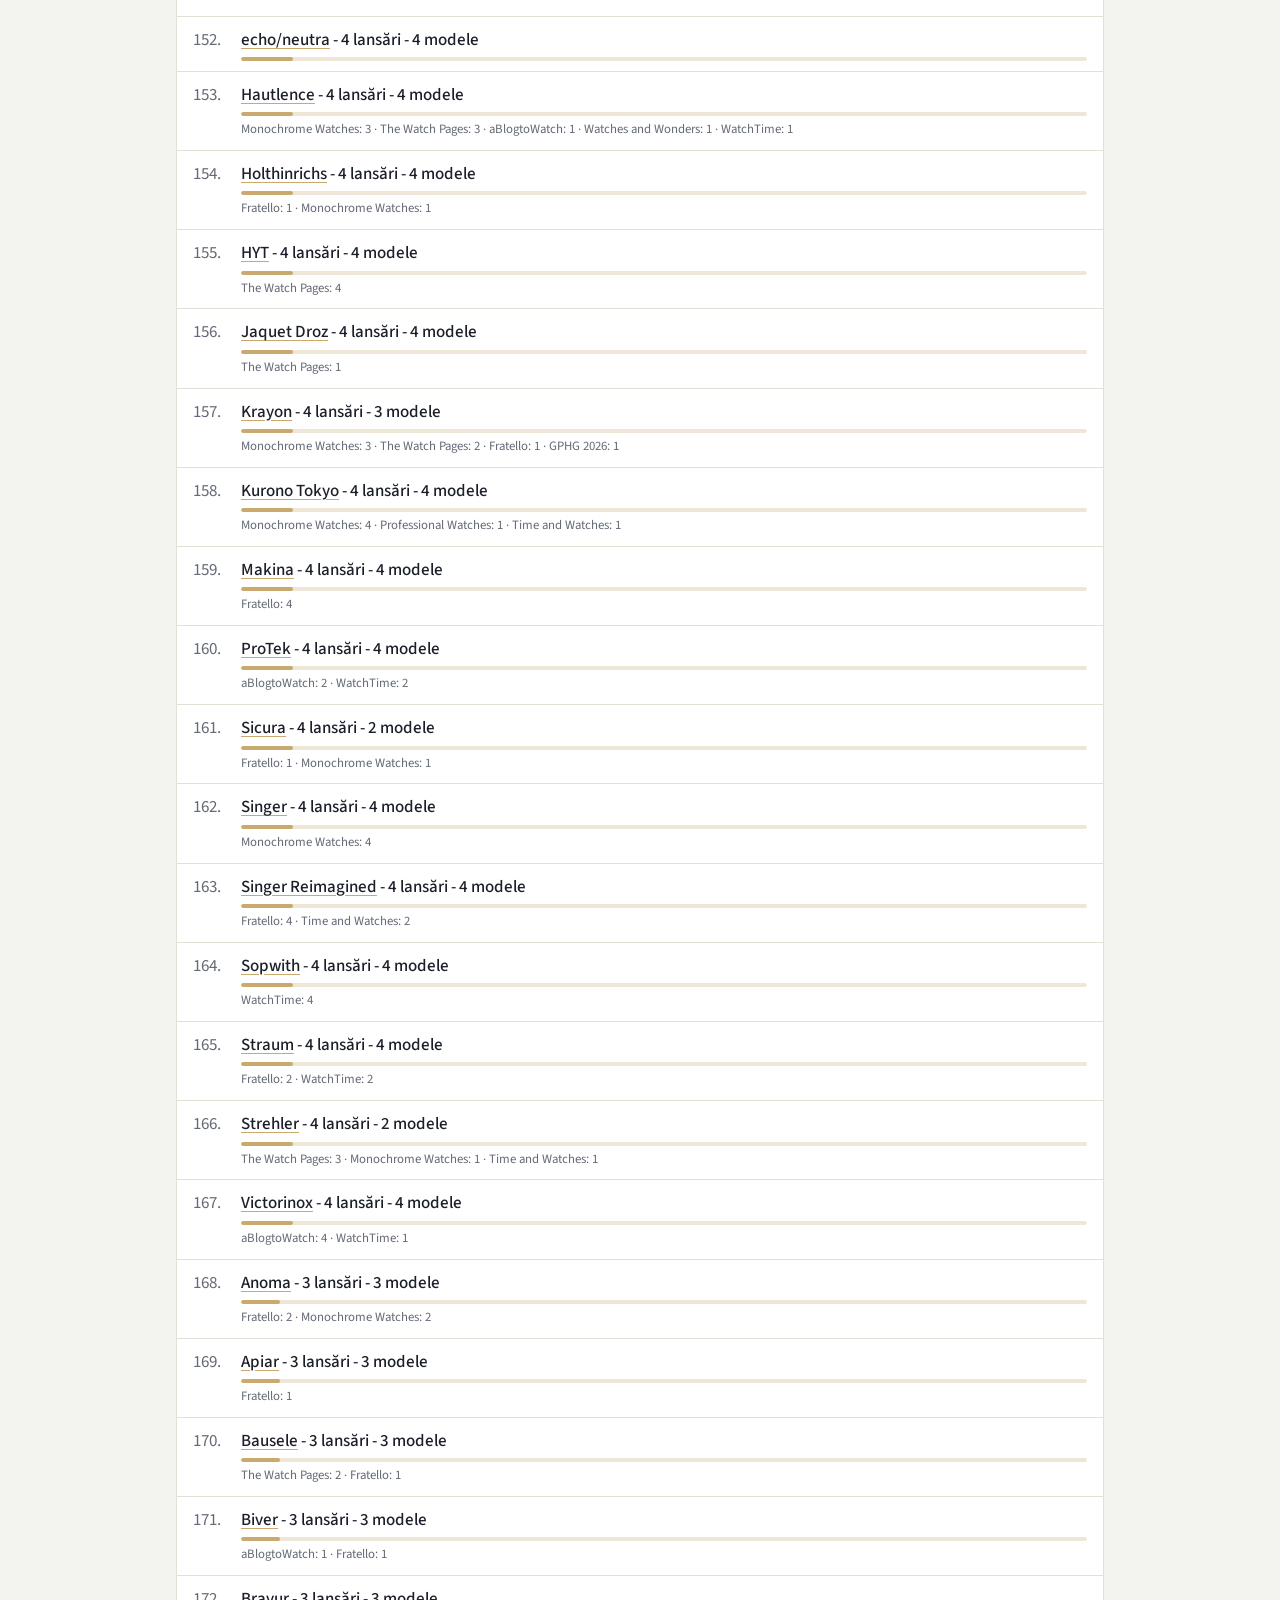
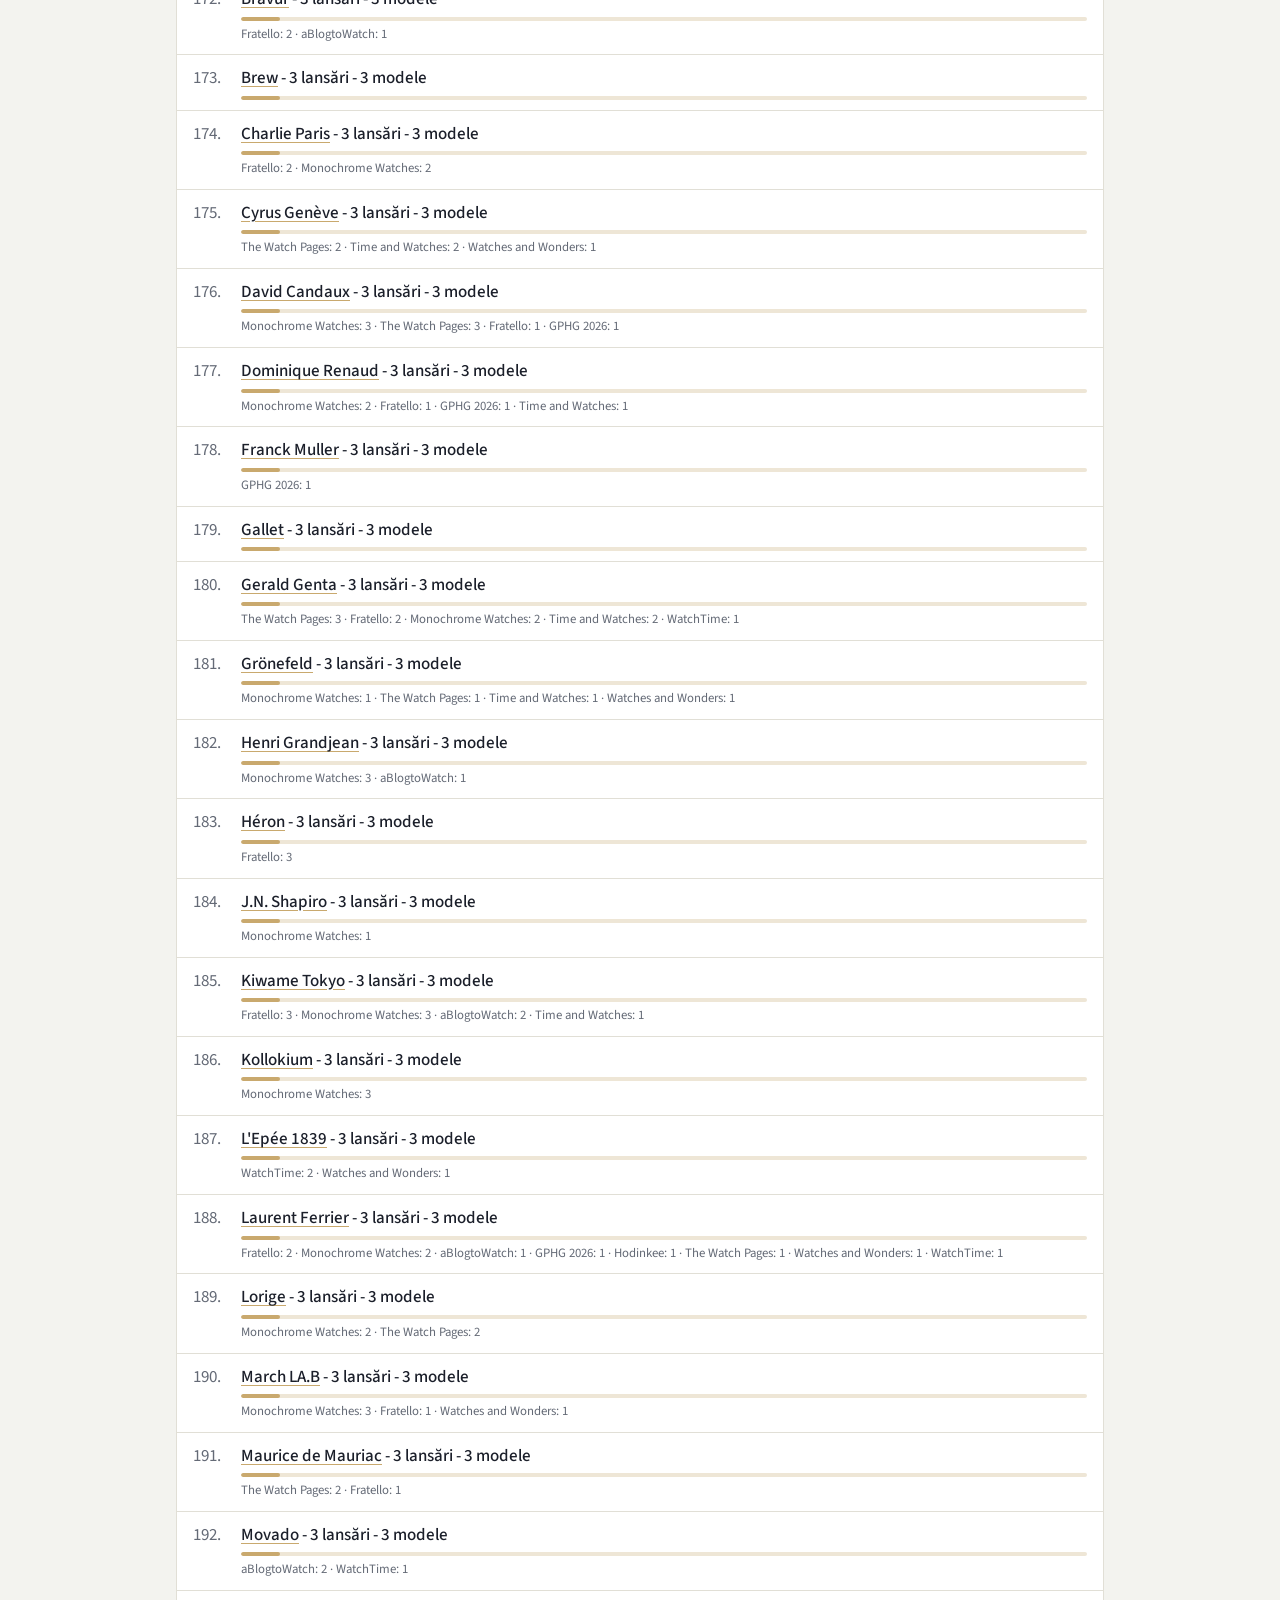
==== commit 61b2deee: "Buton Inapoi sus in dreapta jos Apare dupa ce pagina e derulata si duce in partea de sus.  Co-Author" ====
--- a/index.html
+++ b/index.html
@@ -99,6 +99,10 @@
     </div>
   </footer>
 
+  <button class="to-top" id="to-top" type="button" aria-label="Înapoi sus" title="Înapoi sus" hidden>
+    <svg viewBox="0 0 24 24" width="20" height="20" aria-hidden="true"><path d="M12 5l-7 7 1.4 1.4L11 8.8V20h2V8.8l4.6 4.6L19 12z" fill="currentColor"/></svg>
+  </button>
+
   <script src="data.js"></script>
   <script src="app.js"></script>
 </body>
--- a/style.css
+++ b/style.css
@@ -382,6 +382,28 @@
 .badge { display: inline-block; font-size: .75rem; padding: 1px 8px; border-radius: 999px; margin-left: 6px; background: var(--gold-soft); }
 .badge.blocked { background: var(--bad-bg); color: var(--bad-fg); }
 
+/* Back to top: fix în dreapta jos, apare după ce pagina a fost derulată. */
+.to-top {
+  position: fixed;
+  right: calc(16px + env(safe-area-inset-right, 0px));
+  bottom: calc(16px + env(safe-area-inset-bottom, 0px));
+  z-index: 20;
+  width: 44px;
+  height: 44px;
+  display: grid;
+  place-items: center;
+  border: 1px solid var(--gold);
+  border-radius: 50%;
+  background: var(--navy);
+  color: var(--on-navy);
+  box-shadow: 0 4px 14px rgba(0, 0, 0, .18);
+  cursor: pointer;
+  transition: transform .15s ease, background .15s ease;
+}
+.to-top:hover { background: var(--gold); color: var(--navy); transform: translateY(-2px); }
+.to-top:focus-visible { outline: 2px solid var(--gold); outline-offset: 3px; }
+@media (prefers-reduced-motion: reduce) { .to-top { transition: none; } .to-top:hover { transform: none; } }
+
 /* Footer */
 .site-footer { background: var(--navy); color: var(--on-navy); padding-block: 18px; font-size: .875rem; }
 .site-footer .wrap { display: flex; flex-wrap: wrap; justify-content: space-between; gap: 6px; }
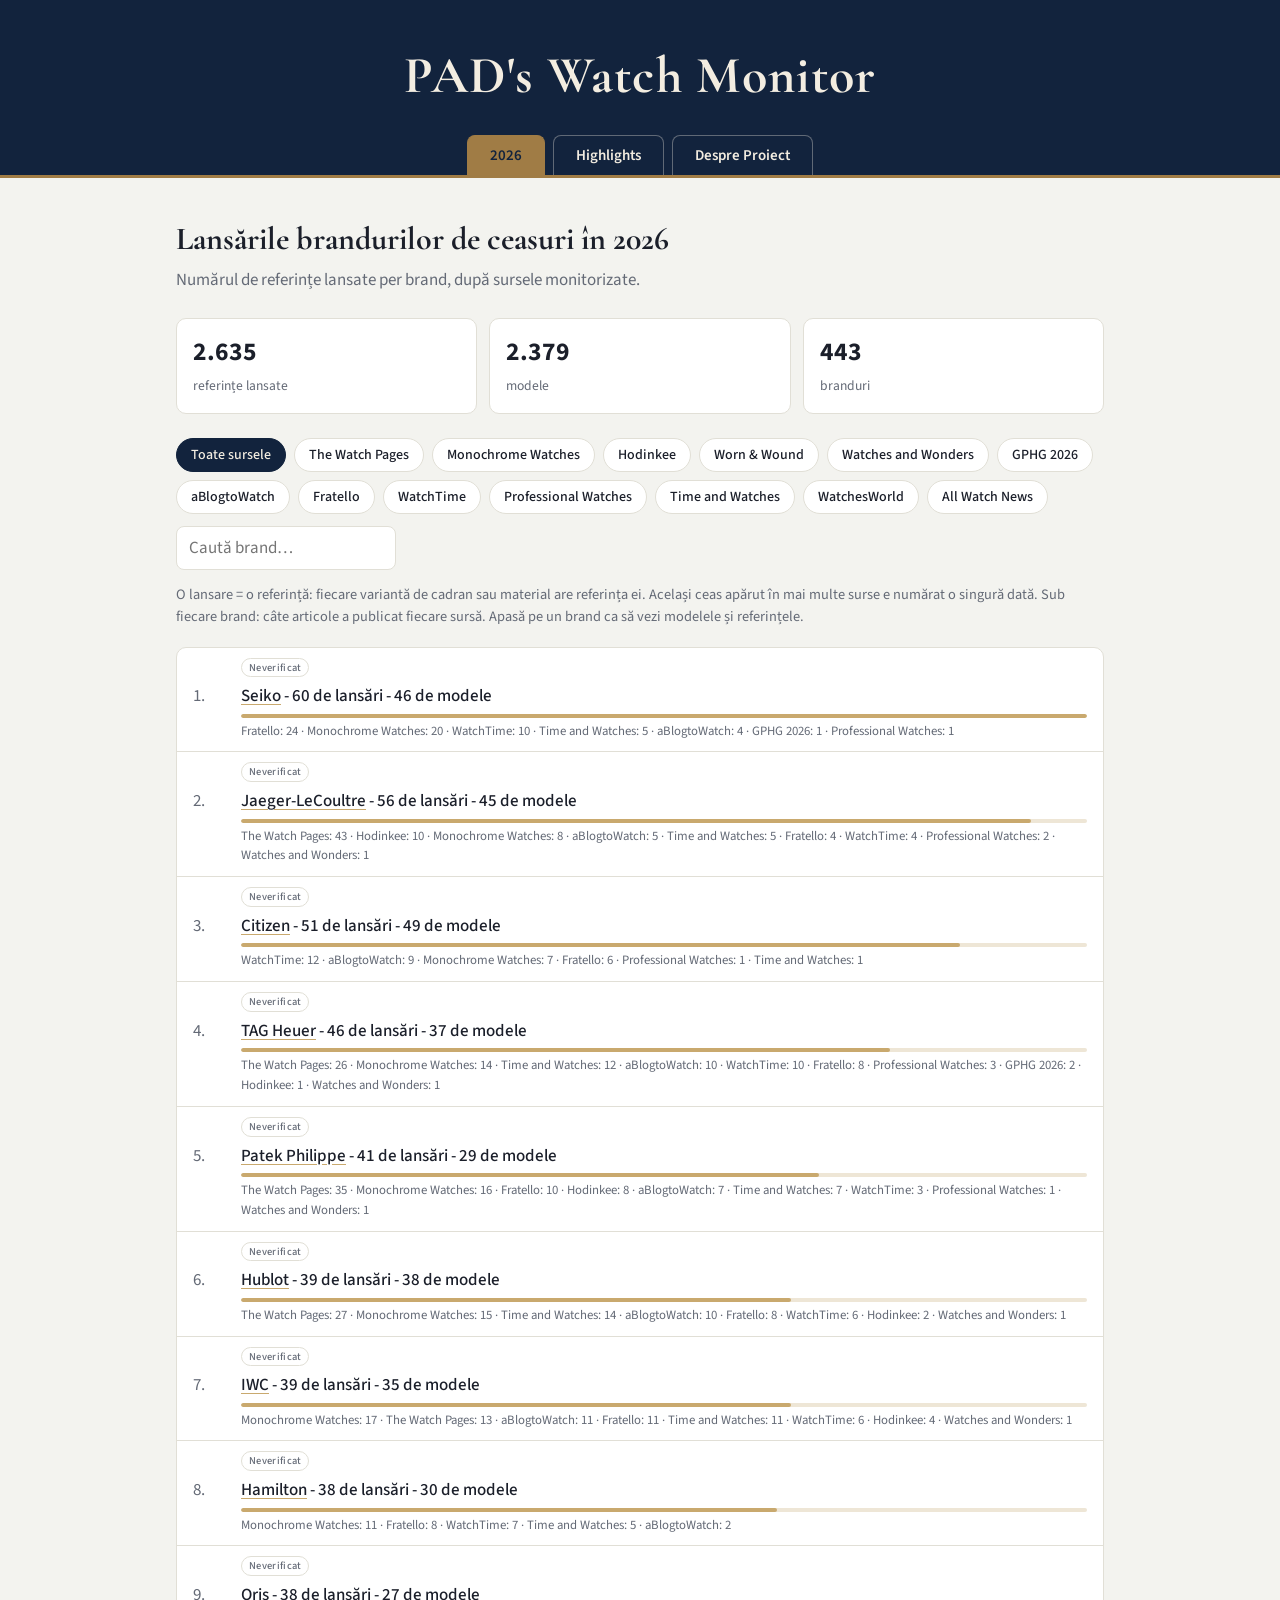
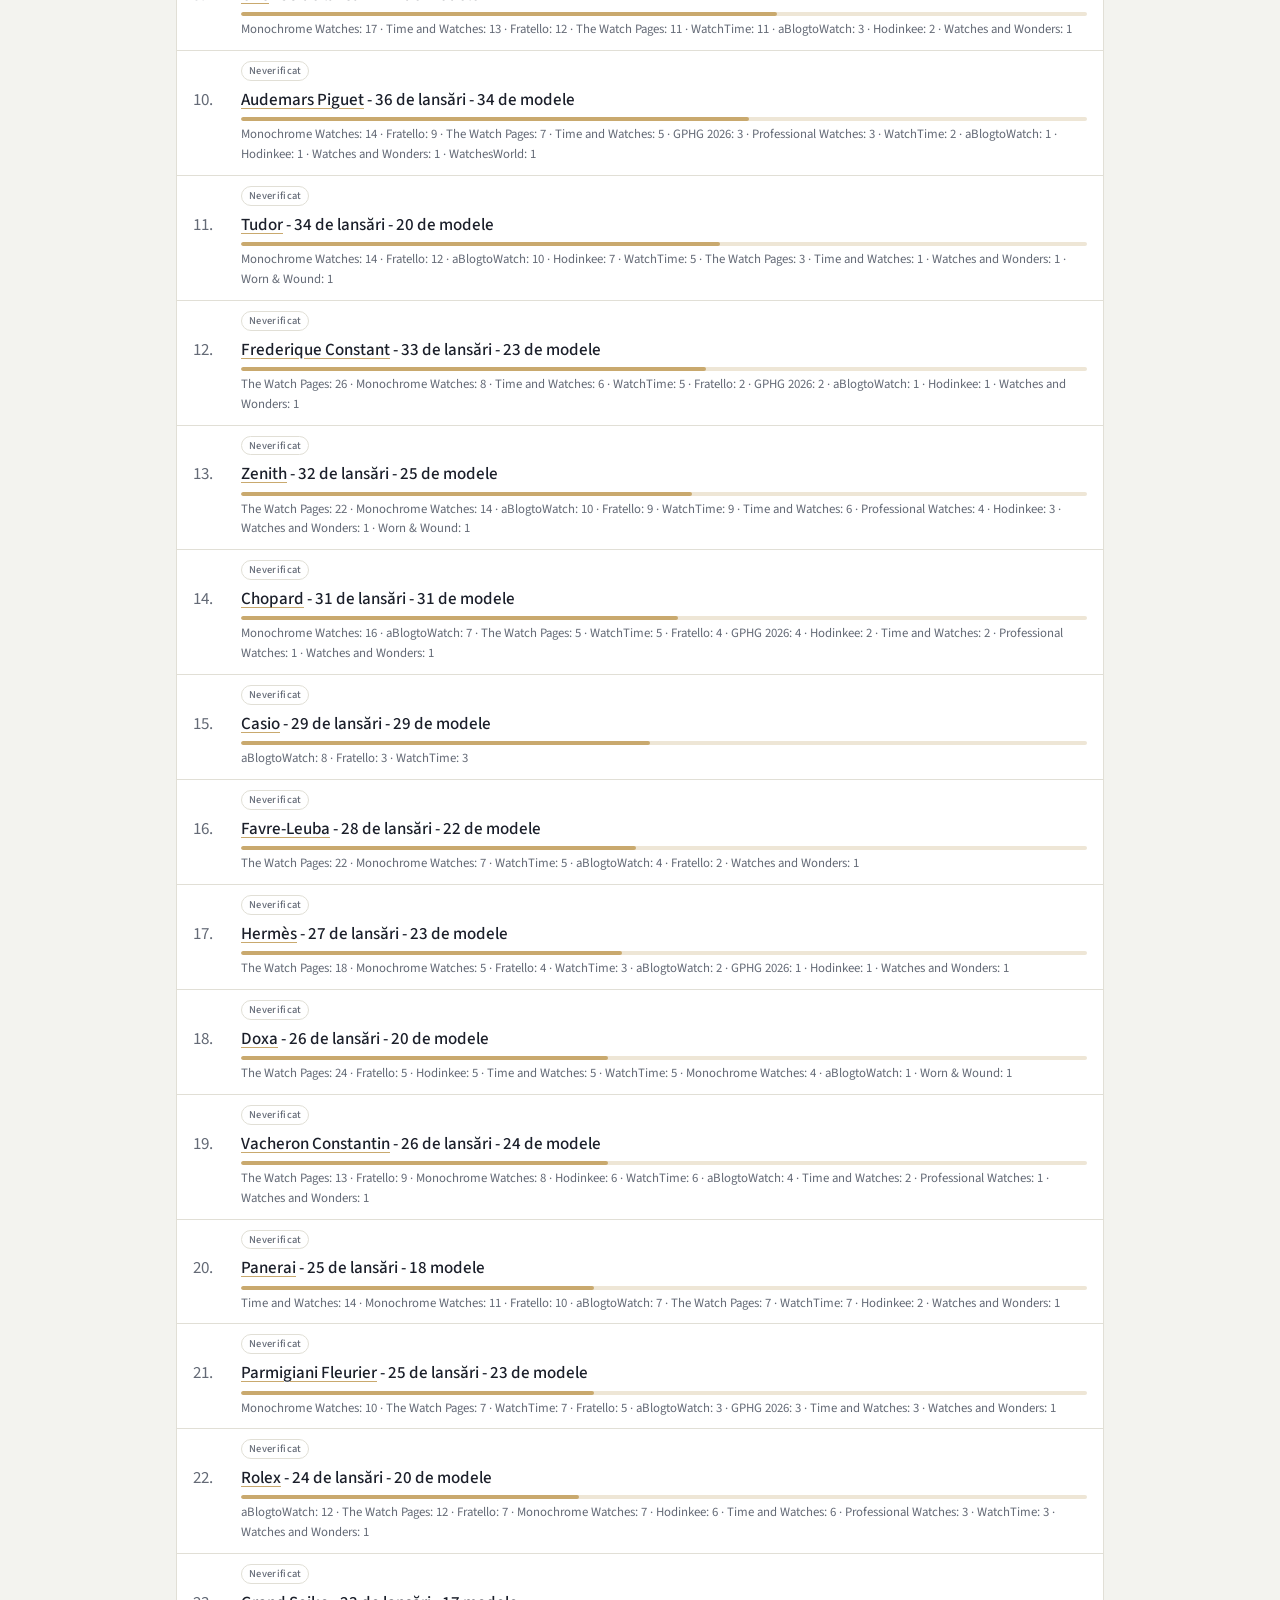
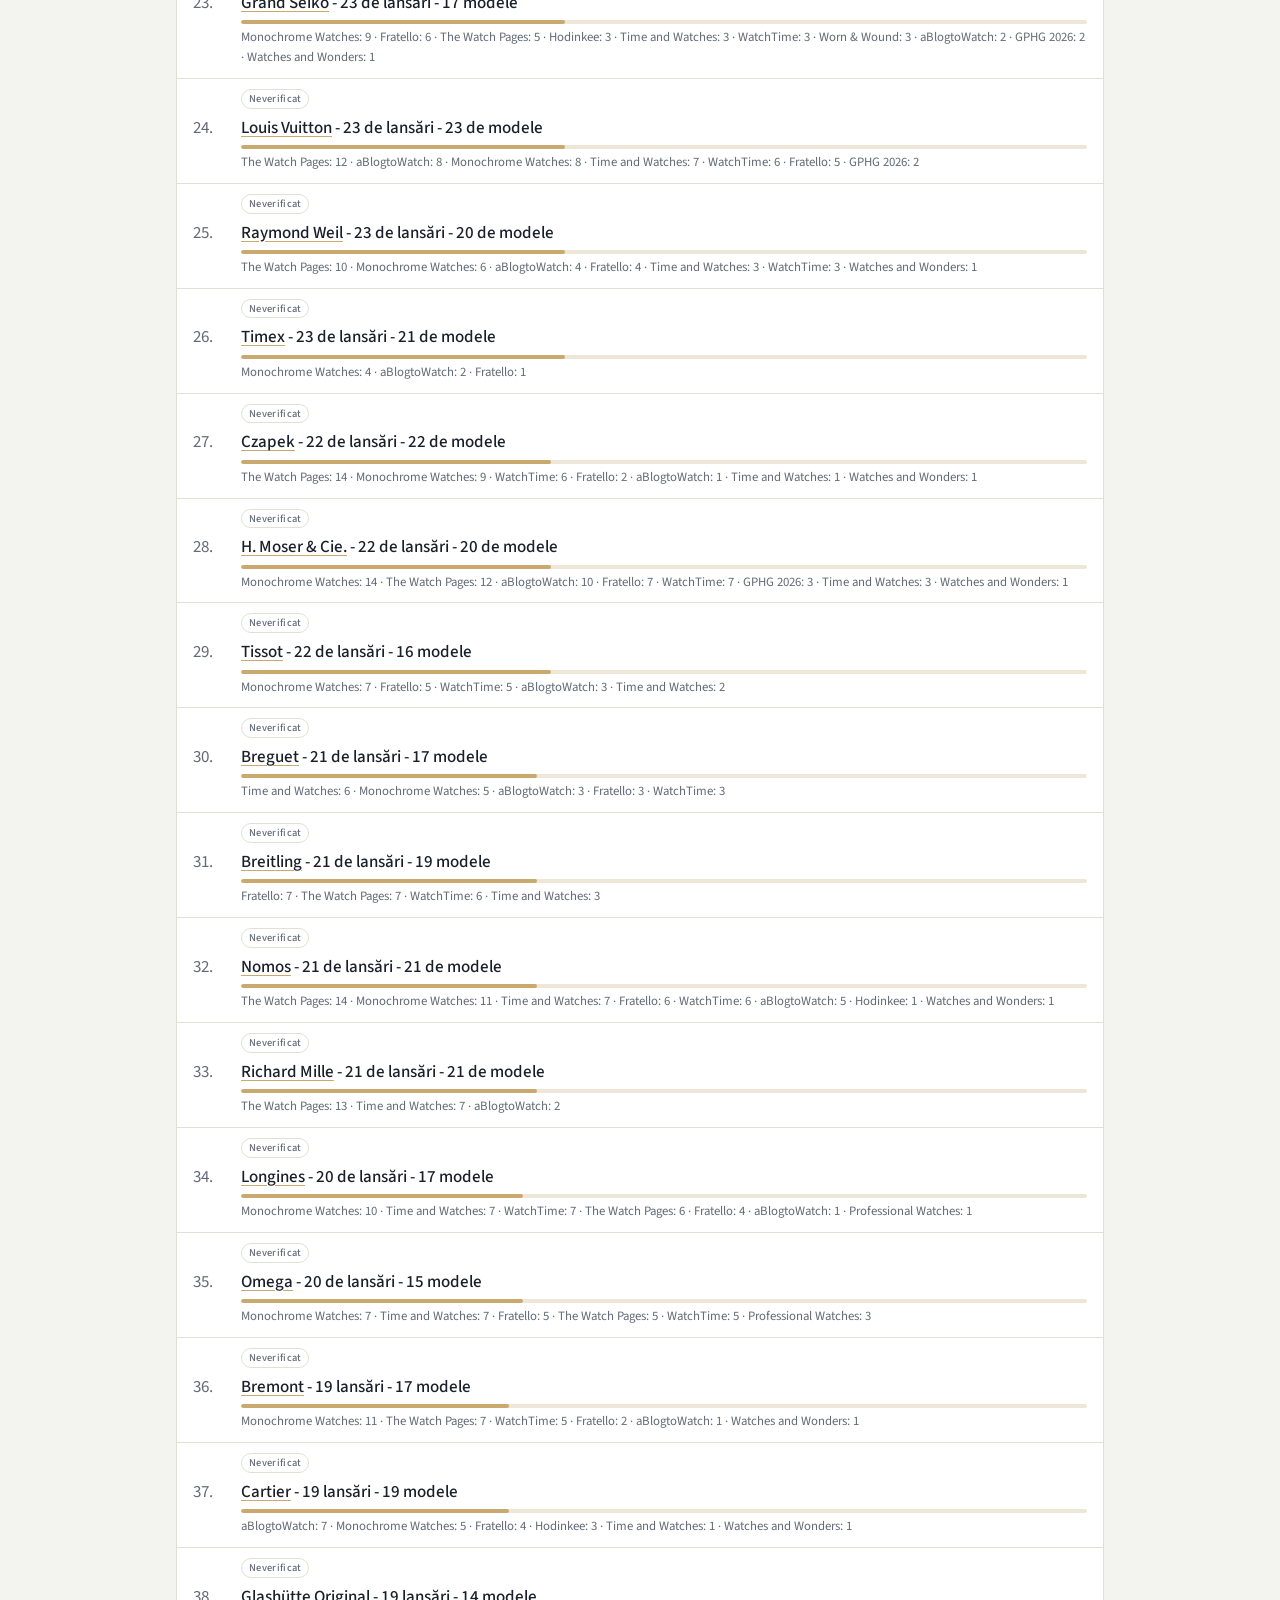
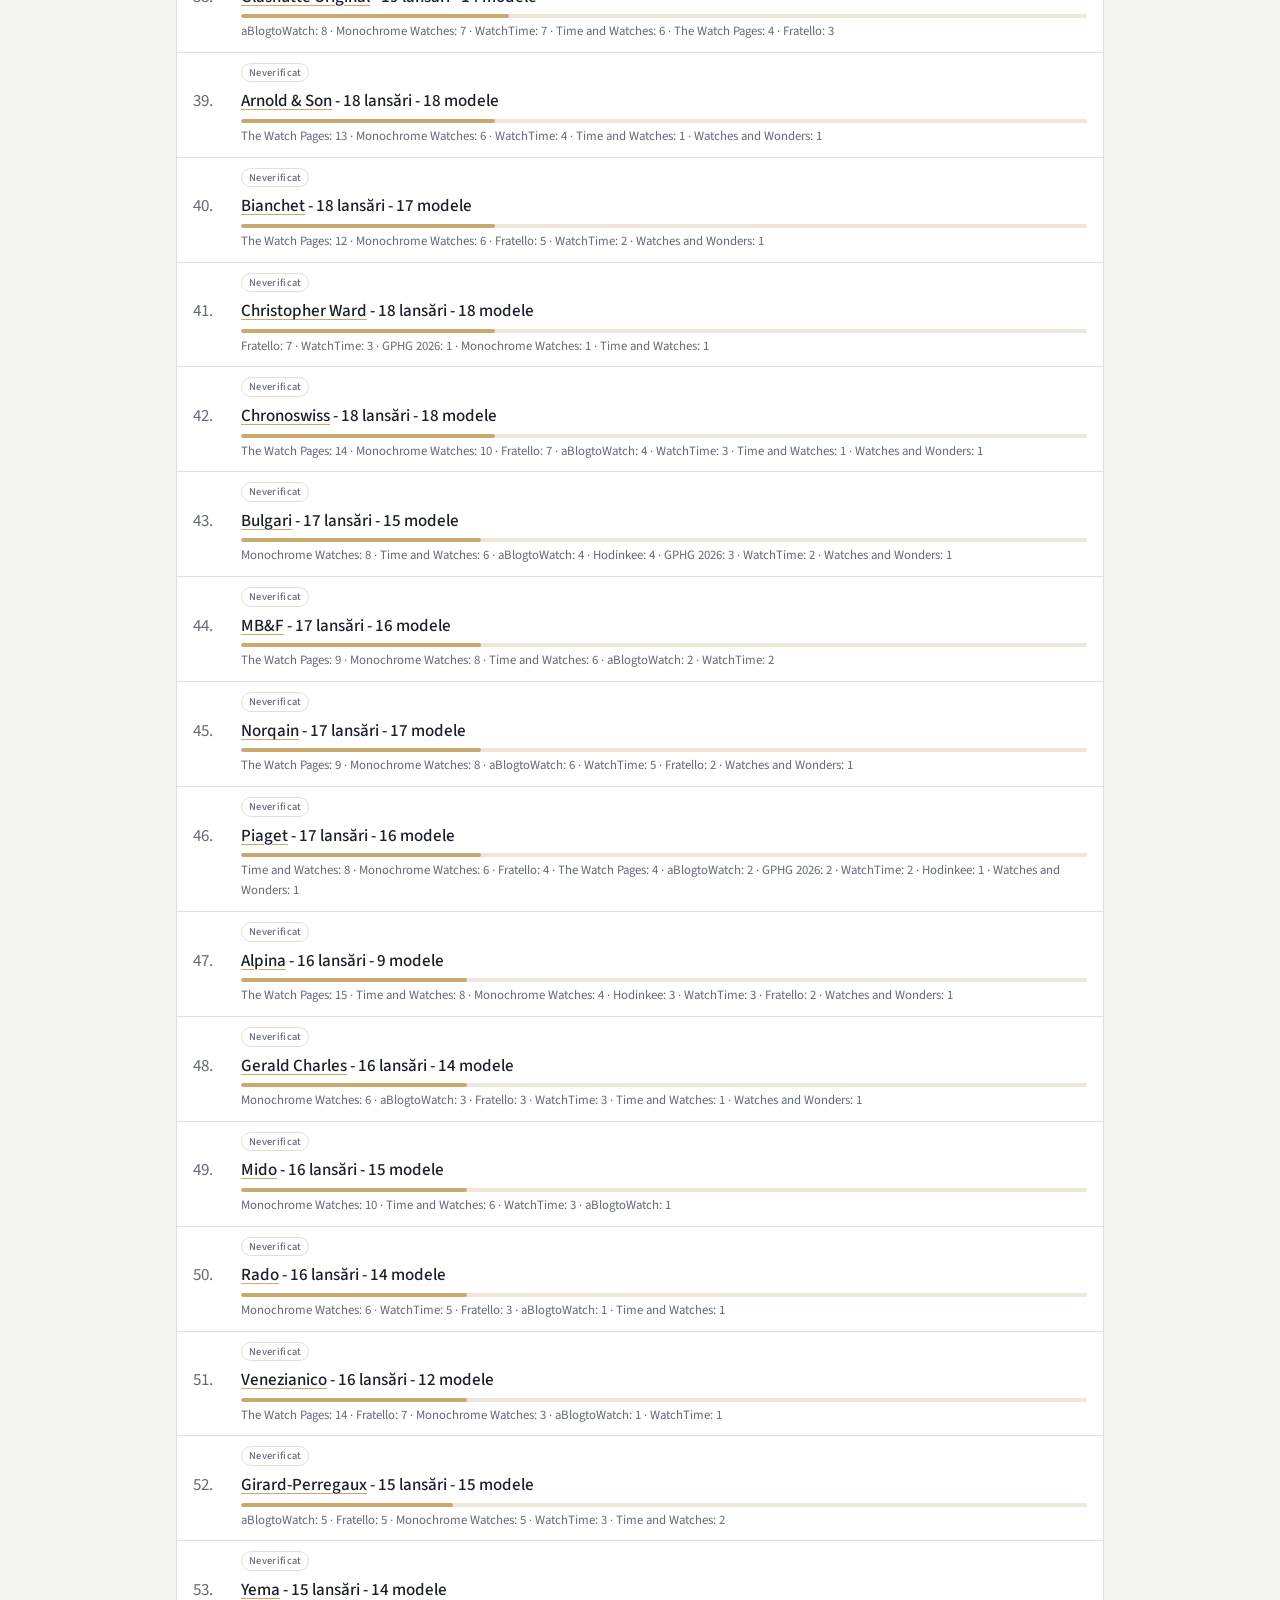
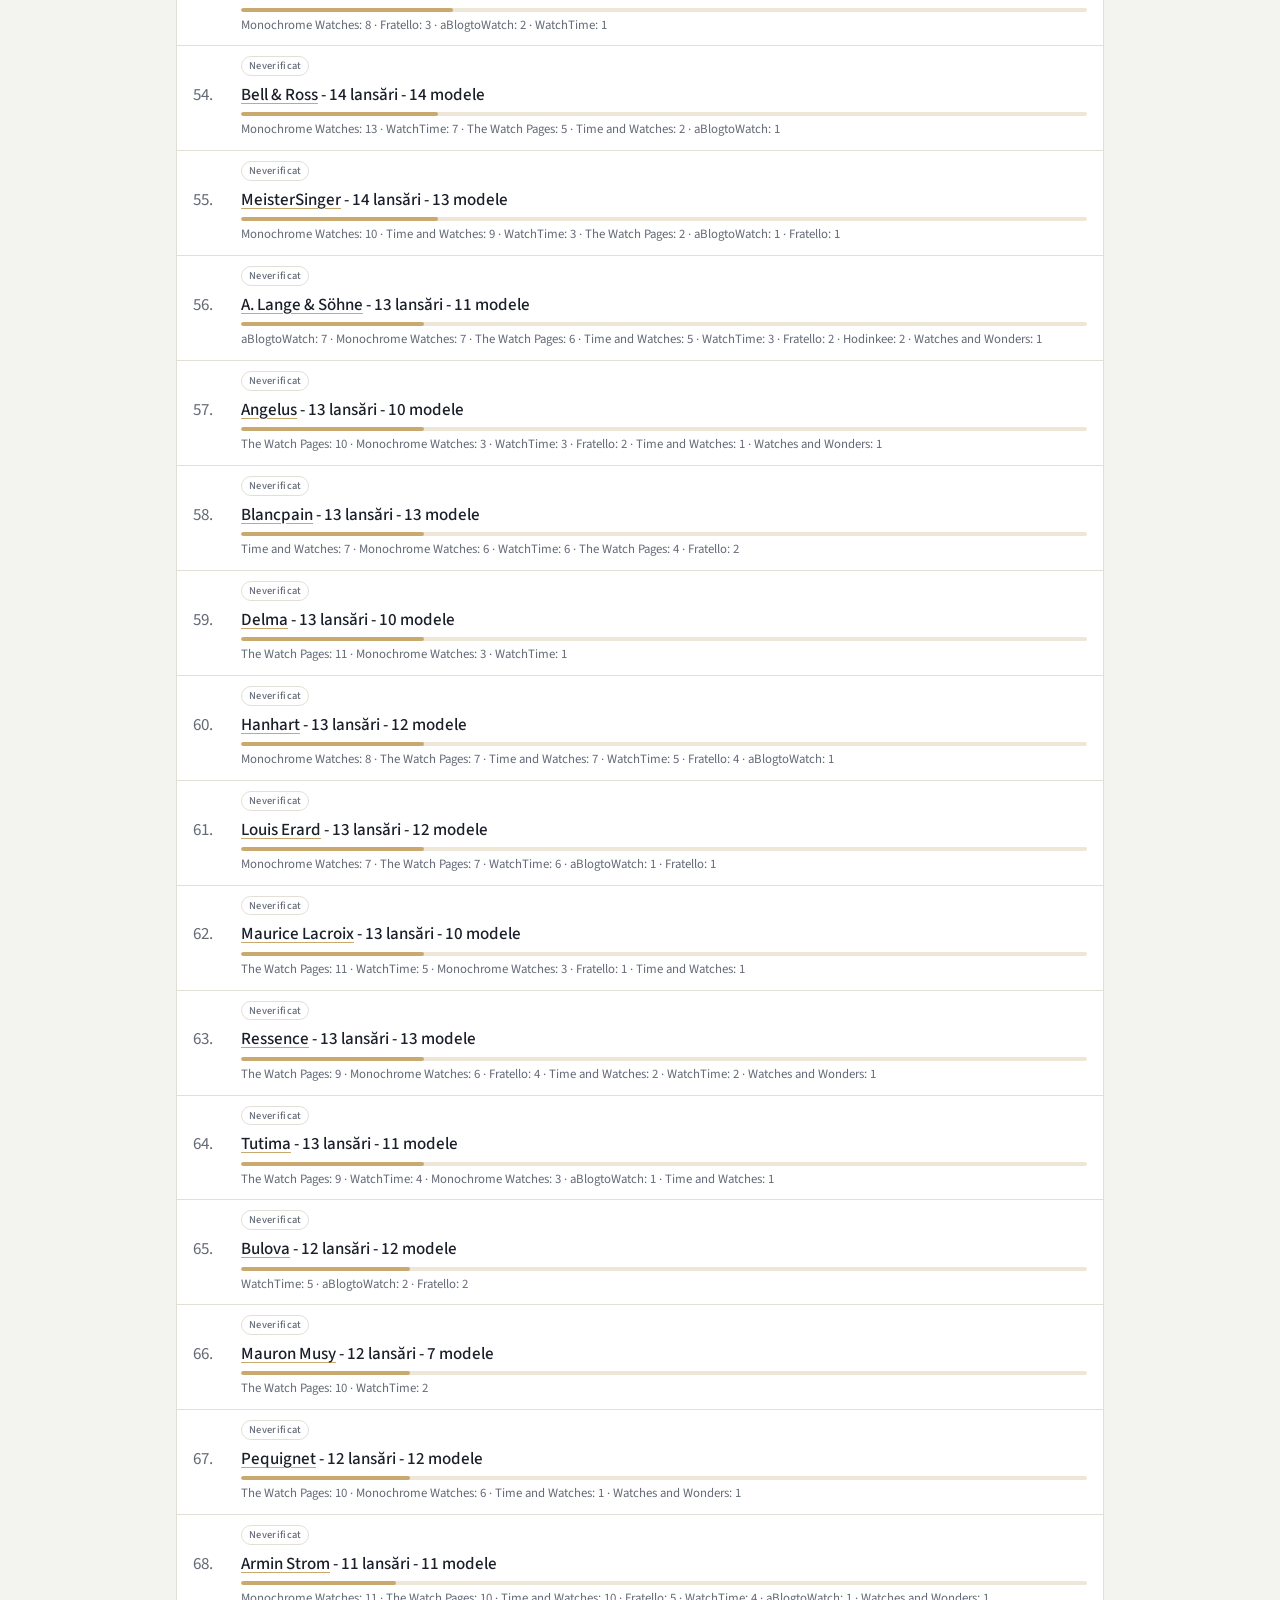
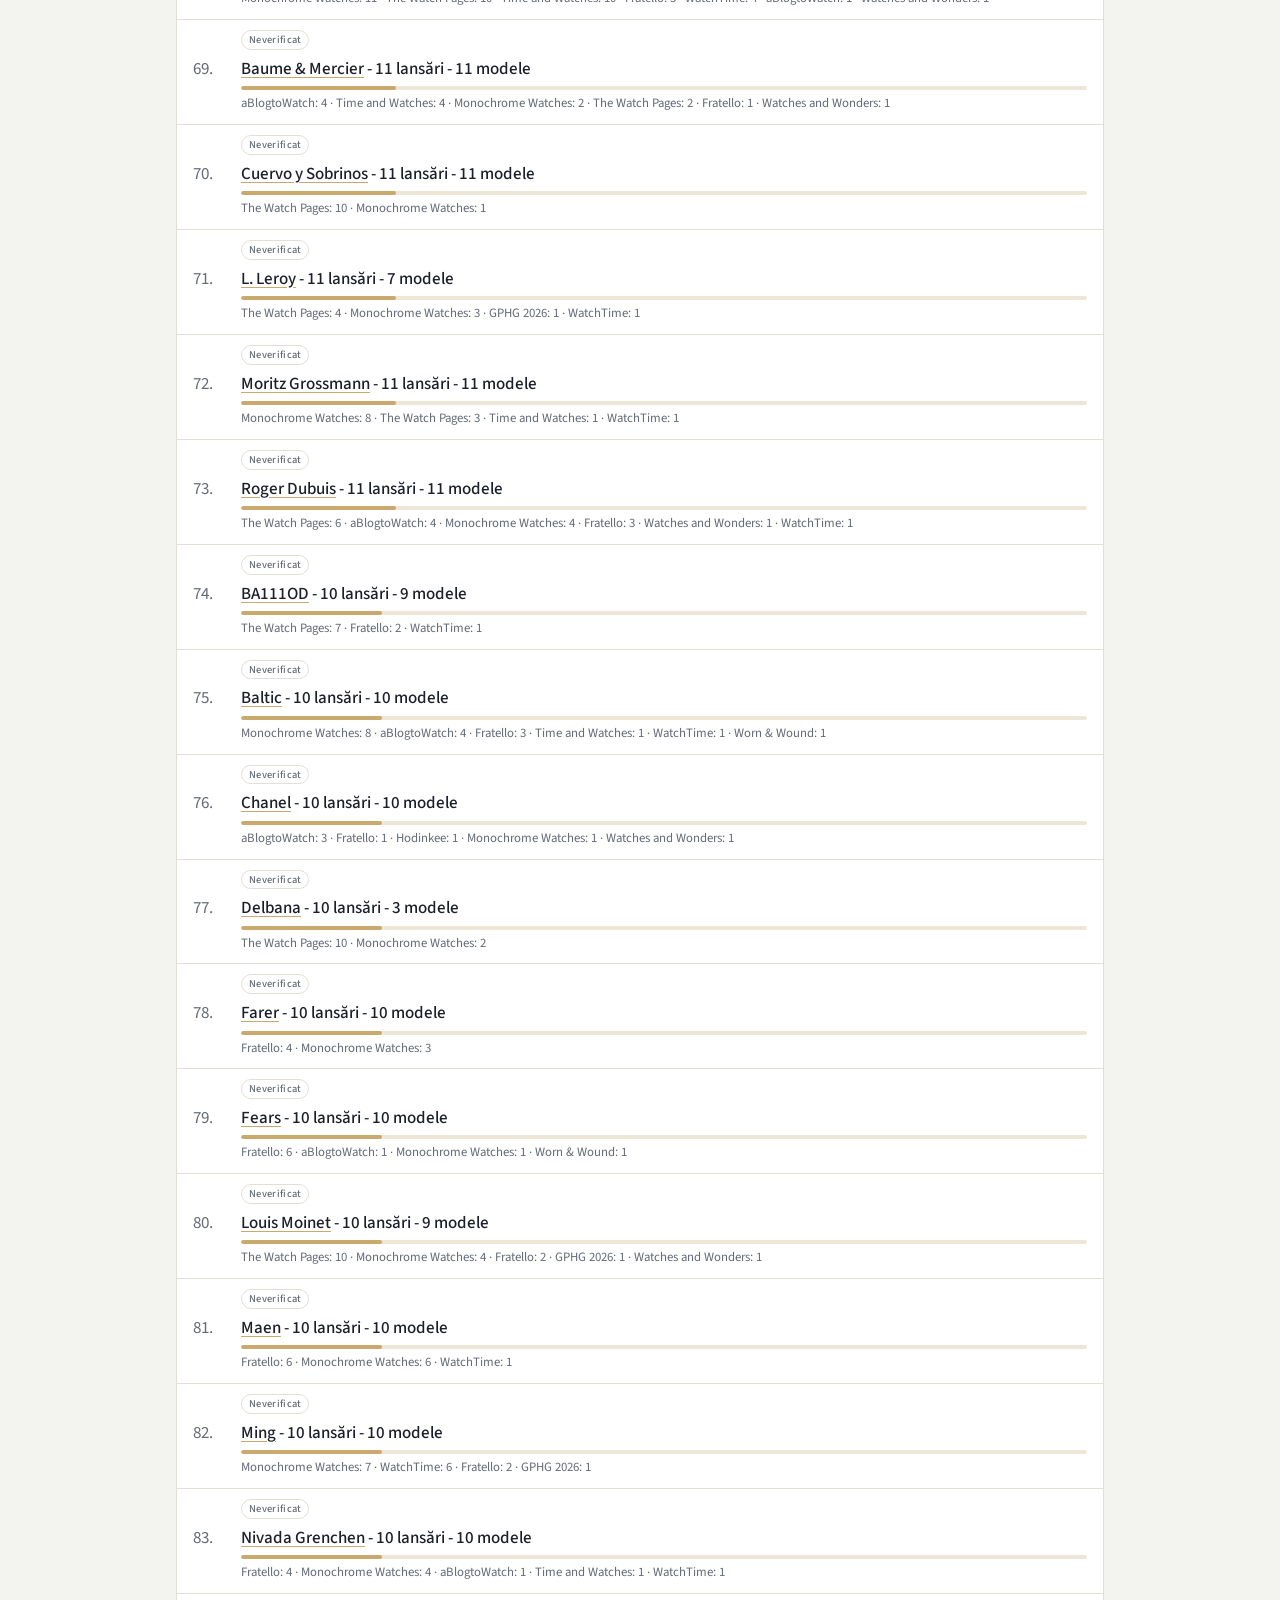
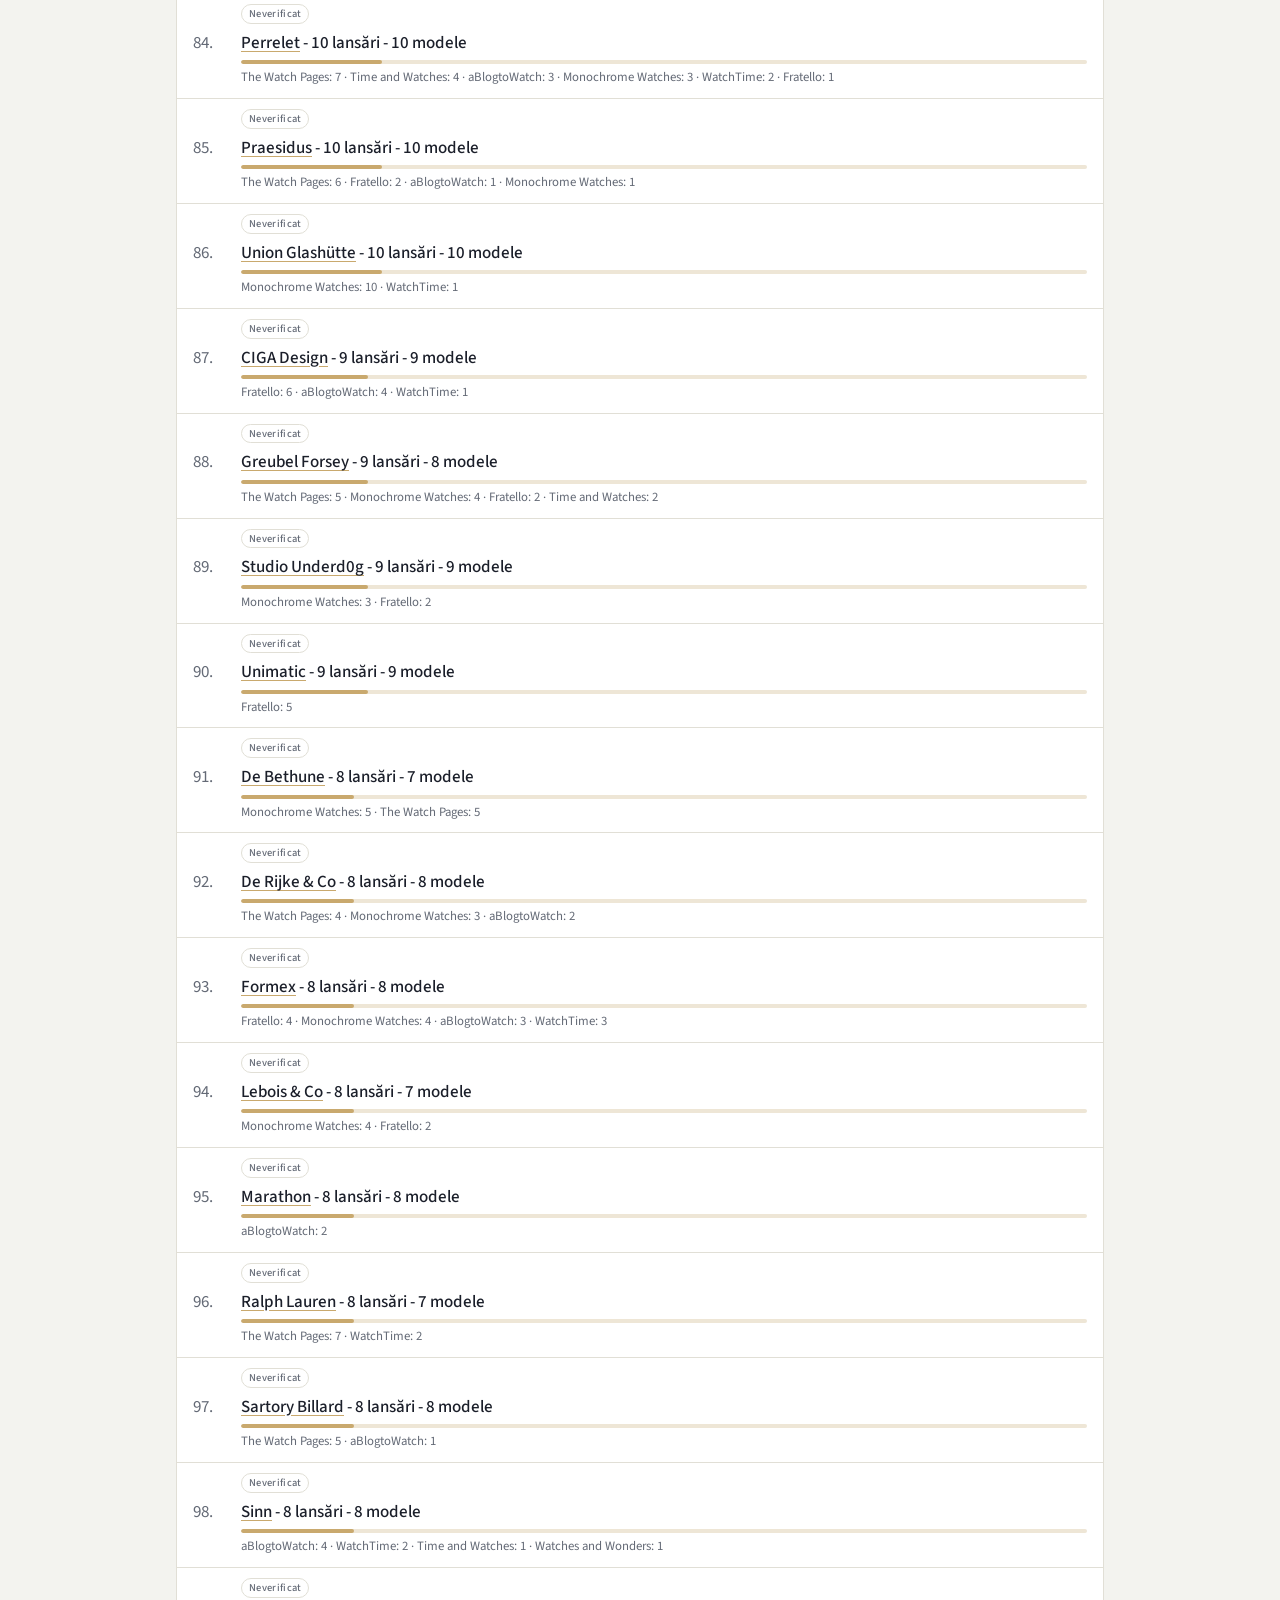
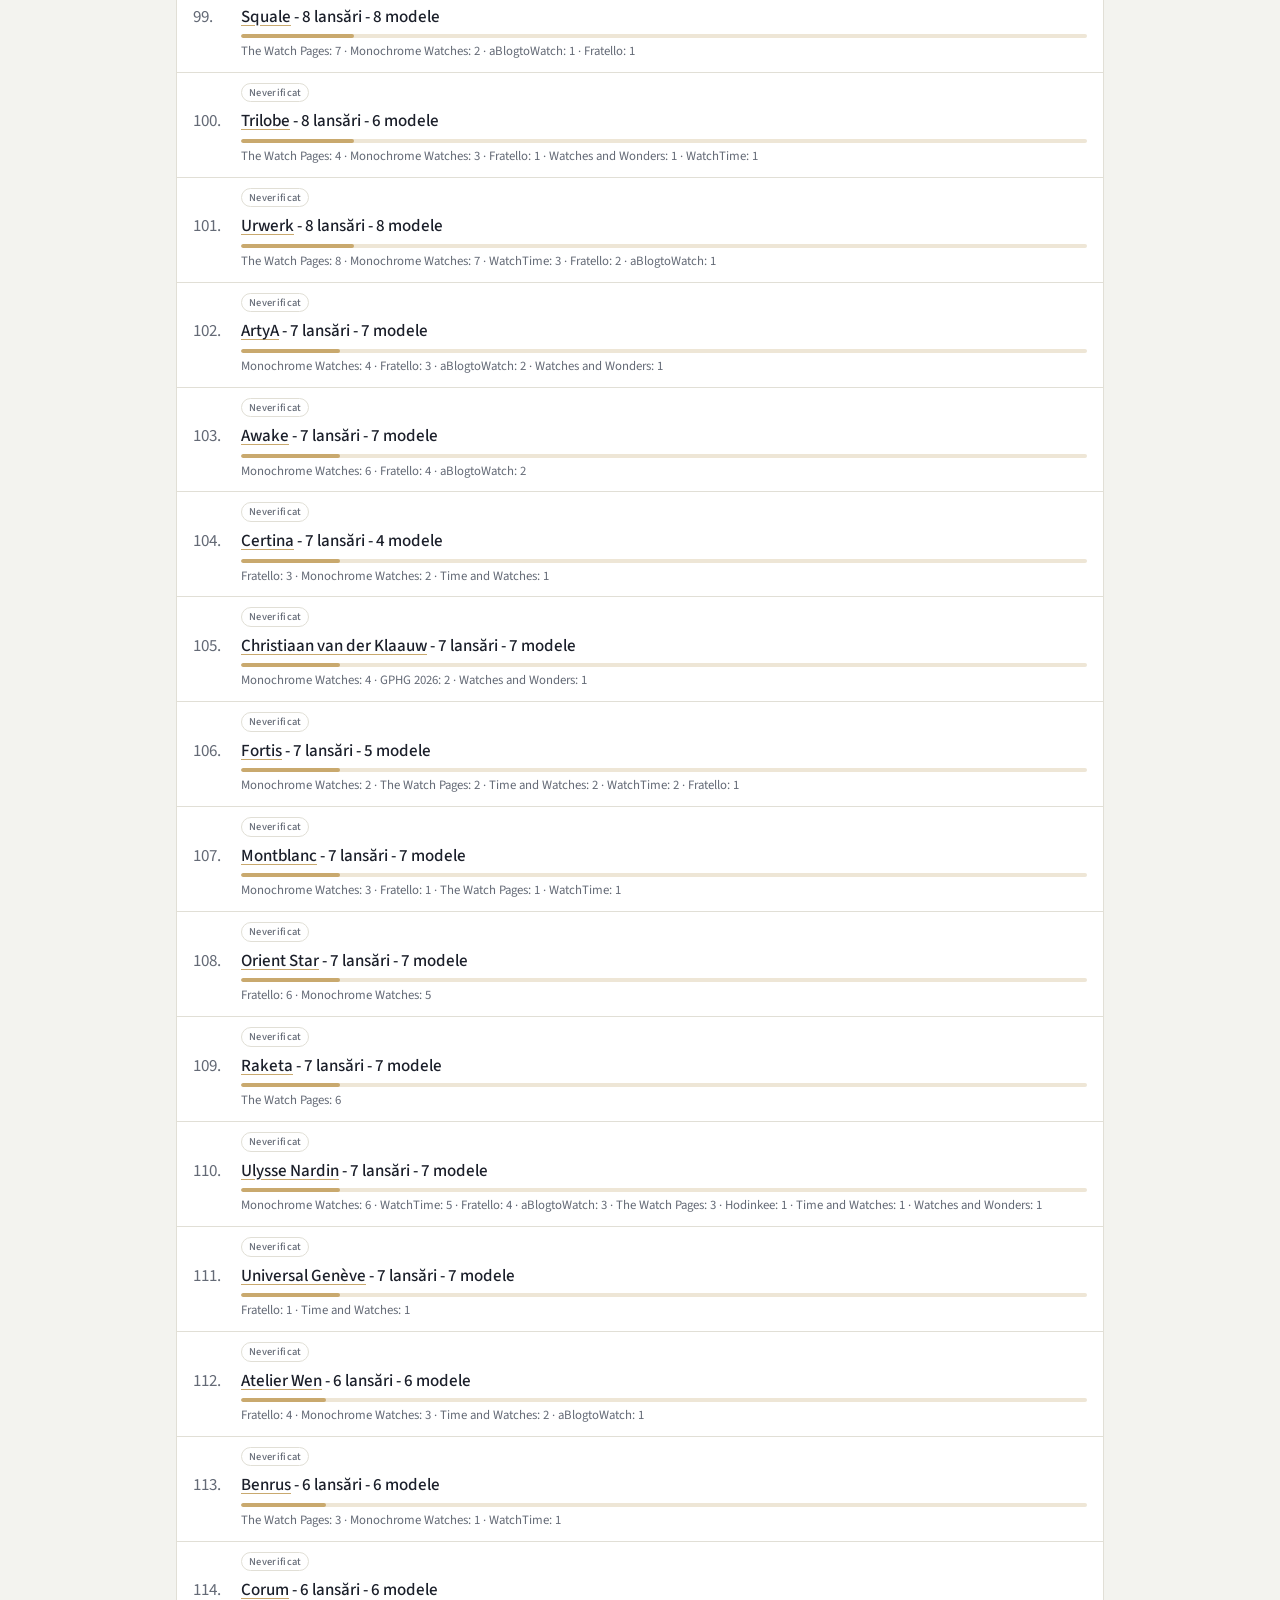
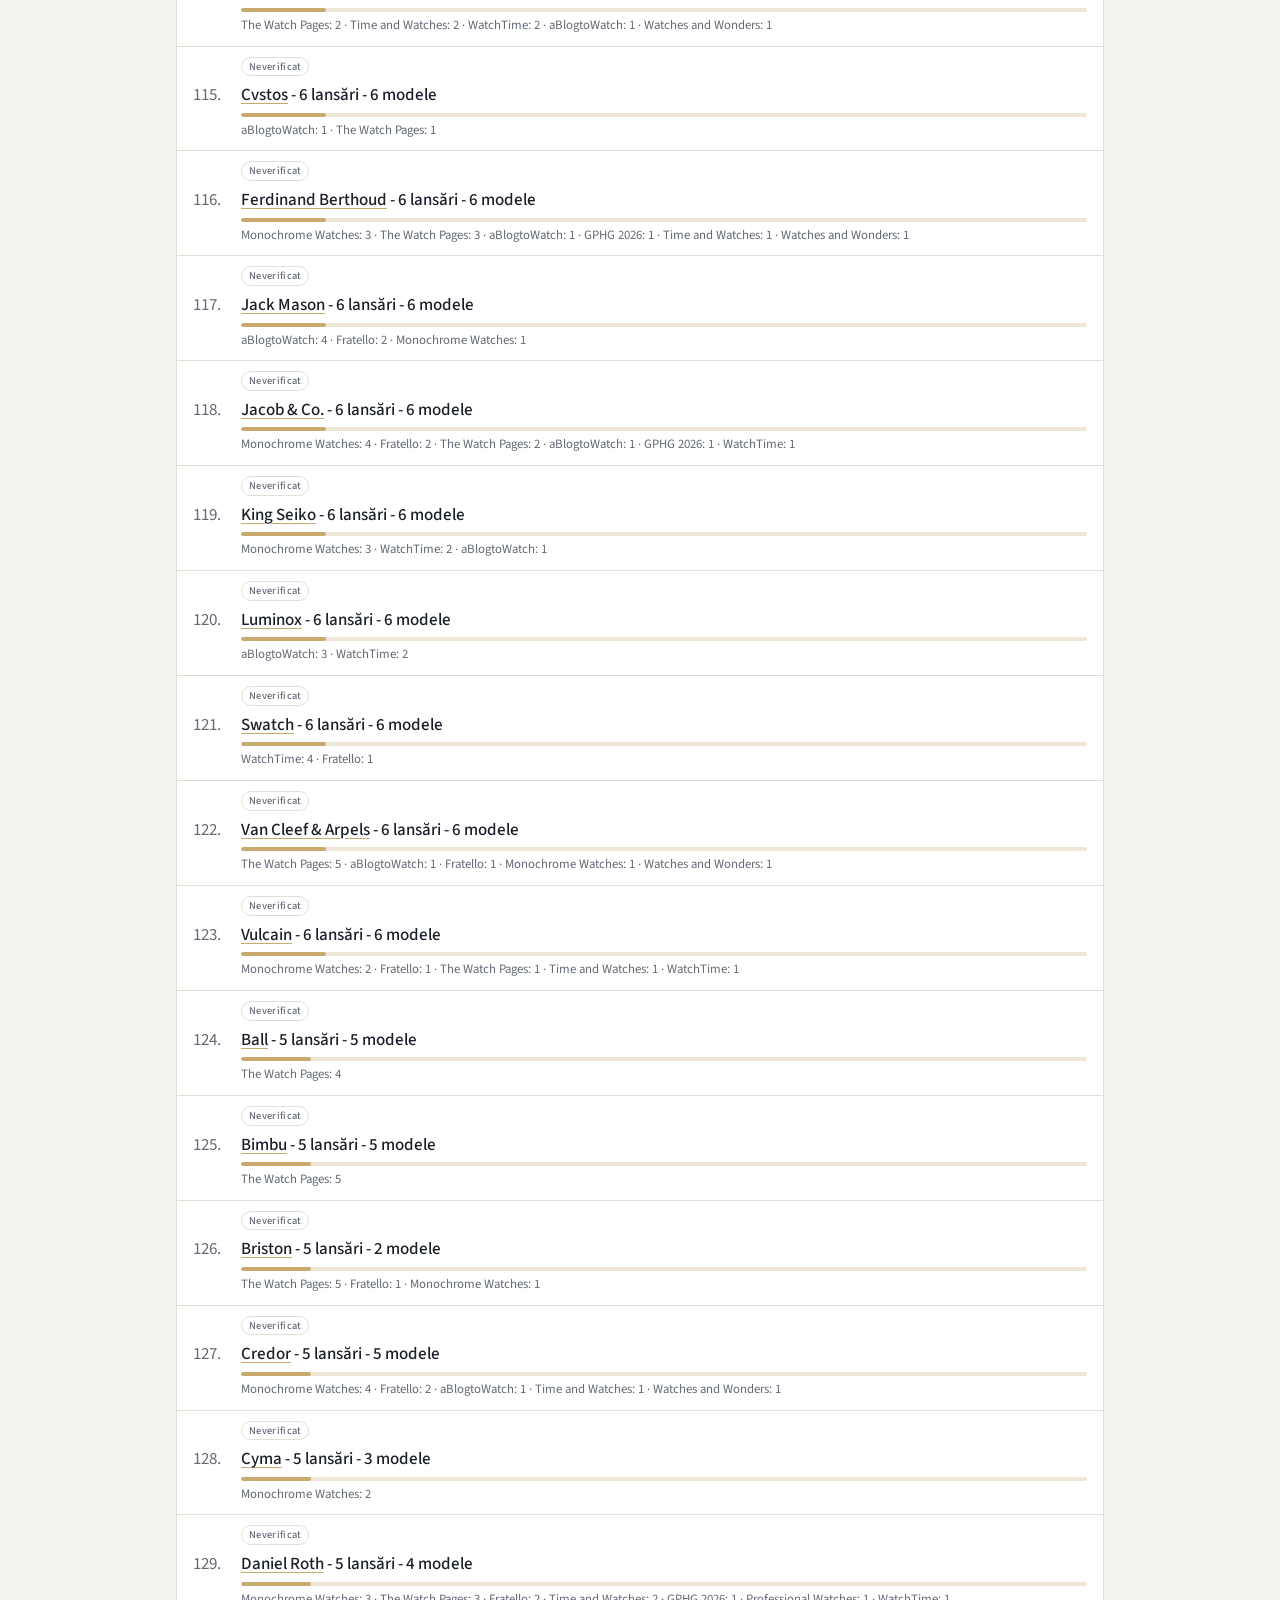
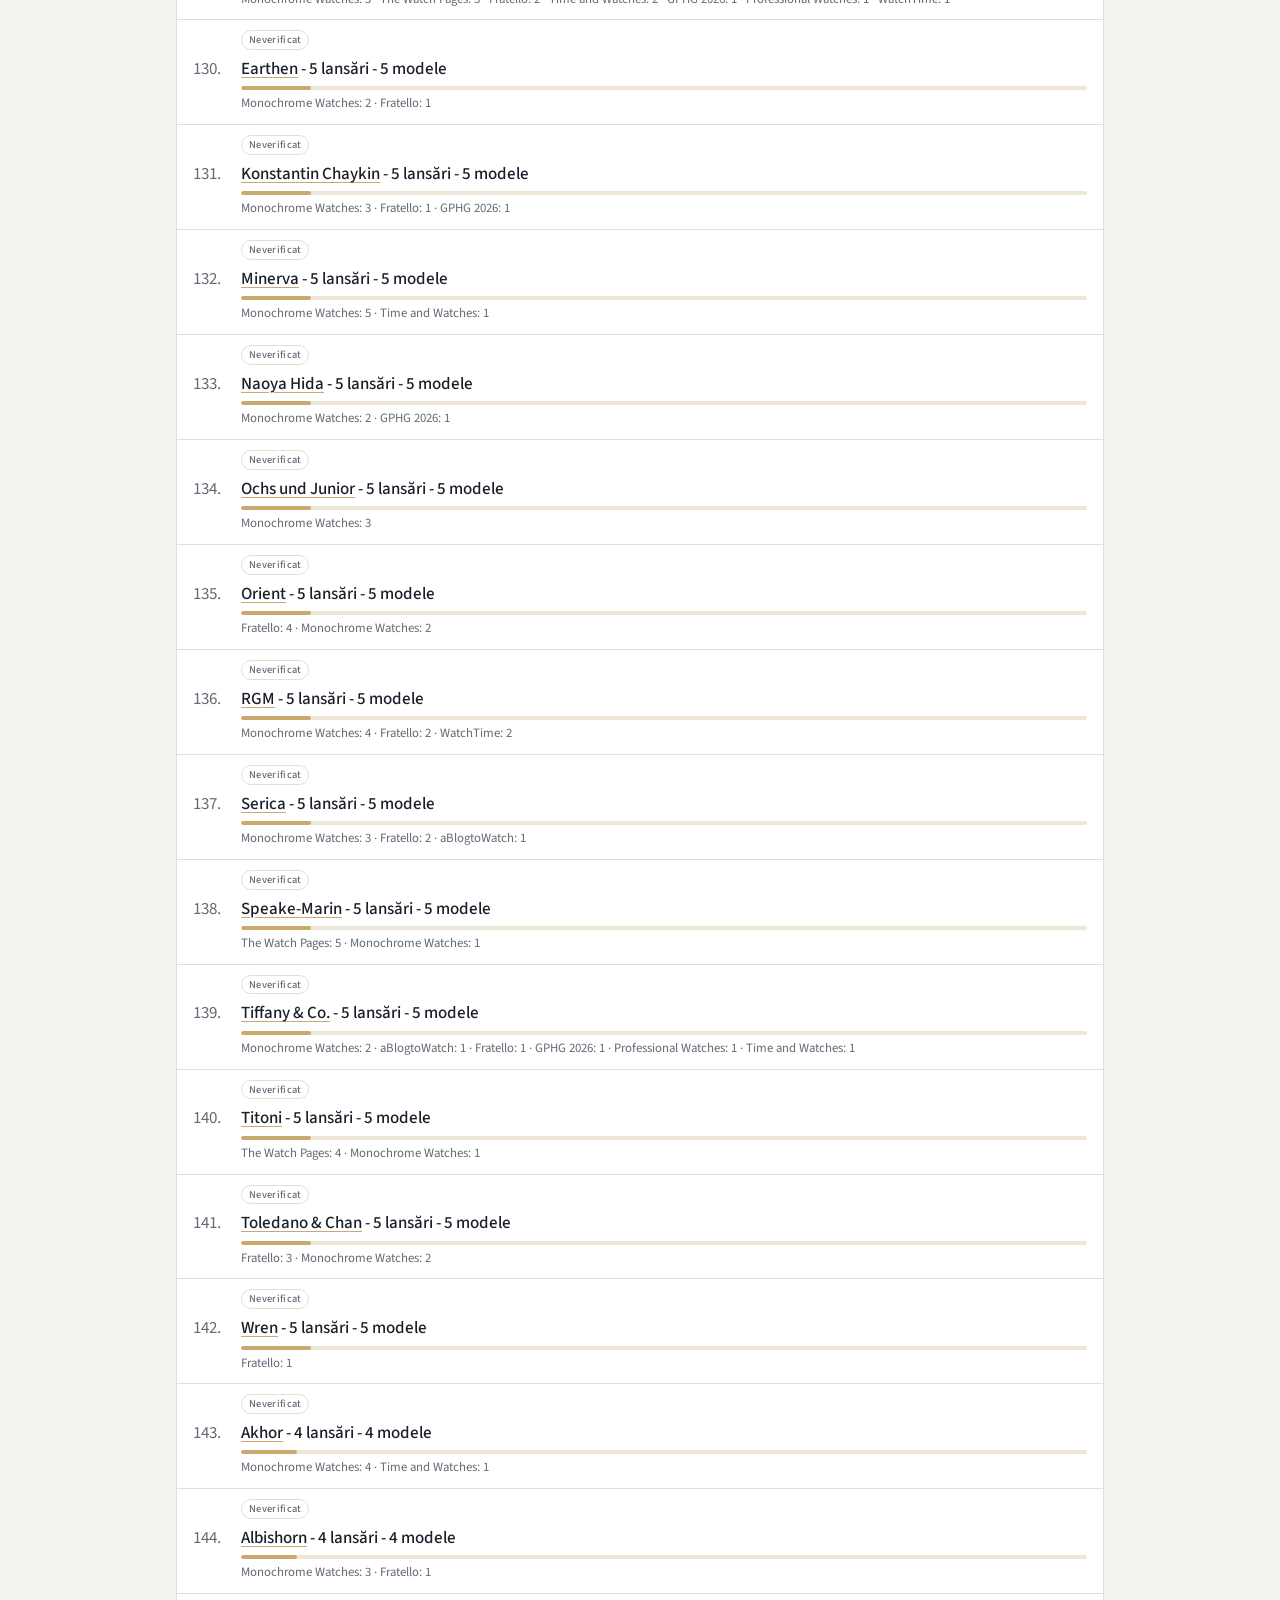
==== commit 9866f154: "Tag Verificat deasupra numelui brandului, cu data verificarii - Tag-ul sta pe un rand mic deasupra n" ====
--- a/index.html
+++ b/index.html
@@ -17,9 +17,17 @@
         <button class="tab is-active" data-view="stats" role="tab" aria-selected="true">2026</button>
         <button class="tab" data-view="highlights" role="tab" aria-selected="false">Highlights <span class="tab-count" id="hl-tab-count" hidden></span></button>
         <button class="tab" data-view="about" role="tab" aria-selected="false">Despre Proiect</button>
+        <button class="tab tab-edit" id="corr-tab" data-view="corrections" role="tab" aria-selected="false" hidden>Corecții</button>
       </nav>
     </div>
   </header>
+
+  <div class="edit-banner" id="edit-banner" hidden>
+    <div class="wrap edit-banner-inner">
+      <span><strong>Mod editare</strong> · Ștergerile, redenumirile și comasările se salvează în <code>corrections.js</code>. Publică-le cu commit și push.</span>
+      <span class="edit-status" id="edit-status" role="status"></span>
+    </div>
+  </div>
 
   <main class="wrap content">
     <section id="view-stats" class="view">
@@ -42,10 +50,15 @@
     <section id="view-brand" class="view" hidden>
       <button class="back" id="back">← Înapoi la statistică</button>
       <div class="intro">
+        <div class="brand-vtag" id="brand-vtag"></div>
         <h2 id="brand-title"></h2>
         <p class="muted" id="brand-meta"></p>
       </div>
-      <div class="chips brand-filters" id="brand-filters"></div>
+      <div class="brand-controls">
+        <div class="chips brand-filters" id="brand-filters"></div>
+        <input type="search" id="model-search" placeholder="Caută model sau referință…" aria-label="Caută model sau referință" autocomplete="off">
+      </div>
+      <p class="muted model-count" id="model-count" role="status"></p>
       <ul class="model-list" id="model-list"></ul>
     </section>
 
@@ -62,6 +75,14 @@
       <textarea class="hl-text" id="hl-text" rows="8" readonly hidden aria-label="Lista de highlights ca text"></textarea>
       <div id="hl-list"></div>
       <p class="muted hl-note">Lista se păstrează în acest browser. Pe alt dispozitiv sau în alt browser pornește goală.</p>
+    </section>
+
+    <section id="view-corrections" class="view" hidden>
+      <div class="intro">
+        <h2>Corecții</h2>
+        <p class="muted" id="corr-meta"></p>
+      </div>
+      <ul class="corr-list" id="corr-list"></ul>
     </section>
 
     <section id="view-about" class="view" hidden>
@@ -86,6 +107,7 @@
           <li>All Watch News adună știri din alte publicații, așa că multe dintre ele sunt aceleași lansări ca în celelalte surse. Ele se comasează cu modelul existent și nu sunt numărate de două ori.</li>
           <li>Numele brandurilor au fost normalizate (de exemplu „IWC Schaffhausen” → „IWC”, „BVLGARI” → „Bulgari”).</li>
           <li>Imaginile sunt afișate direct de pe site-urile sursă și aparțin acestora. Fiecare referință are un link către pagina sau articolul original.</li>
+          <li>Peste datele colectate se aplică și corecții manuale: modele sau referințe șterse, nume și referințe corectate, modele comasate. Cifrele afișate includ aceste corecții.</li>
         </ul>
         <p class="muted">Date colectate pe 21 octombrie 2026.</p>
       </div>
@@ -104,6 +126,8 @@
   </button>
 
   <script src="data.js"></script>
+  <script src="corrections-lib.js"></script>
+  <script src="corrections.js"></script>
   <script src="app.js"></script>
 </body>
 </html>
--- a/style.css
+++ b/style.css
@@ -15,6 +15,9 @@
   --bad-fg: #7a2a20;
   --warn-bg: #f6ead0;
   --warn-fg: #6b4a0e;
+  --ok-bg: #c9edcc;
+  --ok-fg: #1d5a28;
+  --ok-line: #96d39d;
   --display: "Cormorant Garamond", Georgia, serif;
   --body: "Source Sans 3", system-ui, sans-serif;
 }
@@ -34,6 +37,9 @@
     --bad-fg: #f0b3aa;
     --warn-bg: #3a3020;
     --warn-fg: #ecd29a;
+    --ok-bg: #2c5a36;
+    --ok-fg: #d2f4d6;
+    --ok-line: #4a8a57;
     color-scheme: dark;
   }
 }
@@ -52,6 +58,9 @@
   --bad-fg: #f0b3aa;
   --warn-bg: #3a3020;
   --warn-fg: #ecd29a;
+  --ok-bg: #2c5a36;
+  --ok-fg: #d2f4d6;
+  --ok-line: #4a8a57;
   color-scheme: dark;
 }
 
@@ -341,7 +350,21 @@
 
 /* Duplicates */
 .dup-note { color: var(--gold); }
-.brand-filters { margin-bottom: 14px; }
+.brand-filters { margin-bottom: 0; }
+.brand-controls { display: flex; flex-wrap: wrap; gap: 12px; align-items: center; justify-content: space-between; margin-bottom: 14px; }
+#model-search {
+  flex: 0 1 280px;
+  min-width: 180px;
+  padding: 8px 12px;
+  border: 1px solid var(--line);
+  border-radius: 8px;
+  background: var(--surface);
+  color: var(--ink);
+  font: inherit;
+}
+#model-search:focus-visible, #search:focus-visible { outline: 2px solid var(--gold); outline-offset: 1px; }
+.model-count { margin: -4px 0 12px; font-size: .9rem; }
+.model-count:empty { display: none; }
 .model.is-merged { border-color: var(--bar); }
 .model.is-flash { outline: 2px solid var(--gold); outline-offset: 2px; }
 .dups { margin-top: 6px; font-size: .85rem; }
@@ -382,6 +405,109 @@
 .badge { display: inline-block; font-size: .75rem; padding: 1px 8px; border-radius: 999px; margin-left: 6px; background: var(--gold-soft); }
 .badge.blocked { background: var(--bad-bg); color: var(--bad-fg); }
 
+/* Tag Verificat / Neverificat lângă numele brandului: mic și discret */
+.vtag {
+  display: inline-block;
+  vertical-align: middle;
+  margin-left: 4px;
+  padding: 1px 7px;
+  border: 1px solid var(--line);
+  border-radius: 999px;
+  background: transparent;
+  color: var(--muted);
+  font: 500 10.5px/1.5 var(--body);
+  letter-spacing: .03em;
+  white-space: nowrap;
+  text-decoration: none;
+}
+.vtag.is-verified { border-color: var(--ok-line); background: var(--ok-bg); color: var(--ok-fg); }
+button.vtag { cursor: pointer; }
+button.vtag:hover { border-color: var(--gold); color: var(--ink); }
+button.vtag.is-verified:hover { border-color: var(--ok-fg); color: var(--ok-fg); }
+button.vtag:focus-visible { outline: 2px solid var(--gold); outline-offset: 2px; }
+.vgroup { display: inline-flex; align-items: center; gap: 6px; flex-wrap: wrap; }
+.vgroup .vtag { margin-left: 0; }
+.vdate { font-size: 11px; color: var(--muted); font-variant-numeric: tabular-nums; }
+/* În listă: tag-ul pe un rând mic deasupra numelui; numărul de ordine rămâne aliniat cu numele. */
+.brand-list li .vline { grid-column: 2; grid-row: 1; line-height: 1; margin-bottom: 2px; }
+.brand-list li .rank { grid-column: 1; grid-row: 2; }
+.brand-list li .line { grid-column: 2; grid-row: 2; }
+/* Pe pagina brandului: deasupra titlului. */
+.brand-vtag { margin-bottom: 4px; }
+.brand-vtag .vtag { font-size: 11.5px; }
+
+/* Mod editare (doar local) */
+.edit-banner { background: var(--warn-bg); color: var(--warn-fg); border-bottom: 1px solid var(--line); font-size: .9rem; }
+.edit-banner-inner { display: flex; flex-wrap: wrap; gap: 6px 16px; justify-content: space-between; align-items: center; padding-block: 8px; }
+.edit-banner code { font: 13px ui-monospace, Consolas, monospace; }
+.edit-status { font-weight: 600; }
+.edit-status.is-error { color: var(--bad-fg); }
+.tab-edit { border-style: dashed; }
+.edit-tools { display: flex; flex-wrap: wrap; gap: 6px; margin-top: 4px; }
+.edit-btn {
+  appearance: none;
+  border: 1px dashed var(--line);
+  background: transparent;
+  color: var(--muted);
+  font: 500 12.5px var(--body);
+  padding: 3px 10px;
+  border-radius: 999px;
+  cursor: pointer;
+}
+.edit-btn:hover { border-color: var(--gold); color: var(--ink); }
+.edit-btn.is-danger:hover { border-color: var(--bad-fg); color: var(--bad-fg); }
+.edit-btn:focus-visible, .btn-save:focus-visible, .btn-cancel:focus-visible, .btn-danger:focus-visible, .edit-input:focus-visible { outline: 2px solid var(--gold); outline-offset: 2px; }
+.edit-form, .edit-confirm {
+  display: grid;
+  gap: 6px;
+  margin-top: 6px;
+  padding: 10px;
+  border: 1px solid var(--line);
+  border-radius: 8px;
+  background: var(--bg);
+}
+.edit-confirm { border-color: var(--bad-fg); background: var(--bad-bg); color: var(--bad-fg); }
+.edit-confirm p { margin: 0; }
+.edit-label { font-size: .8rem; font-weight: 600; color: var(--muted); }
+.edit-input {
+  width: 100%;
+  padding: 7px 10px;
+  border: 1px solid var(--line);
+  border-radius: 6px;
+  background: var(--surface);
+  color: var(--ink);
+  font: inherit;
+}
+.edit-hint { margin: 0; font-size: .8rem; color: var(--muted); }
+.edit-actions { display: flex; flex-wrap: wrap; gap: 8px; }
+.btn-save, .btn-cancel, .btn-danger {
+  appearance: none;
+  border: 1px solid var(--line);
+  border-radius: 999px;
+  padding: 5px 14px;
+  font: 600 13px var(--body);
+  cursor: pointer;
+}
+.btn-save { background: var(--navy); border-color: var(--navy); color: var(--on-navy); }
+.btn-cancel { background: var(--surface); color: var(--ink); }
+.btn-danger { background: var(--bad-fg); border-color: var(--bad-fg); color: var(--bad-bg); }
+.corr-list { list-style: none; margin: 0; padding: 0; display: grid; gap: 8px; }
+.corr {
+  display: flex;
+  gap: 12px;
+  align-items: center;
+  justify-content: space-between;
+  background: var(--surface);
+  border: 1px solid var(--line);
+  border-radius: 10px;
+  padding: 10px 14px;
+}
+.corr-text { min-width: 0; }
+.corr-title { margin: 0; overflow-wrap: anywhere; }
+.corr-date { margin: 2px 0 0; font-size: .8rem; }
+.corr.is-unapplied { border-style: dashed; }
+.corr-warn { color: var(--bad-fg); font-weight: 600; }
+
 /* Back to top: fix în dreapta jos, apare după ce pagina a fost derulată. */
 .to-top {
   position: fixed;
@@ -412,7 +538,7 @@
 @media (max-width: 560px) {
   .kpis { grid-template-columns: 1fr 1fr; }
   .kpis .kpi:last-child { grid-column: span 2; }
-  #search { flex-basis: 100%; }
+  #search, #model-search { flex-basis: 100%; }
   .model, .ref { grid-template-columns: 120px 1fr; gap: 12px; }
   .thumb { width: 120px; height: 90px; }
 }
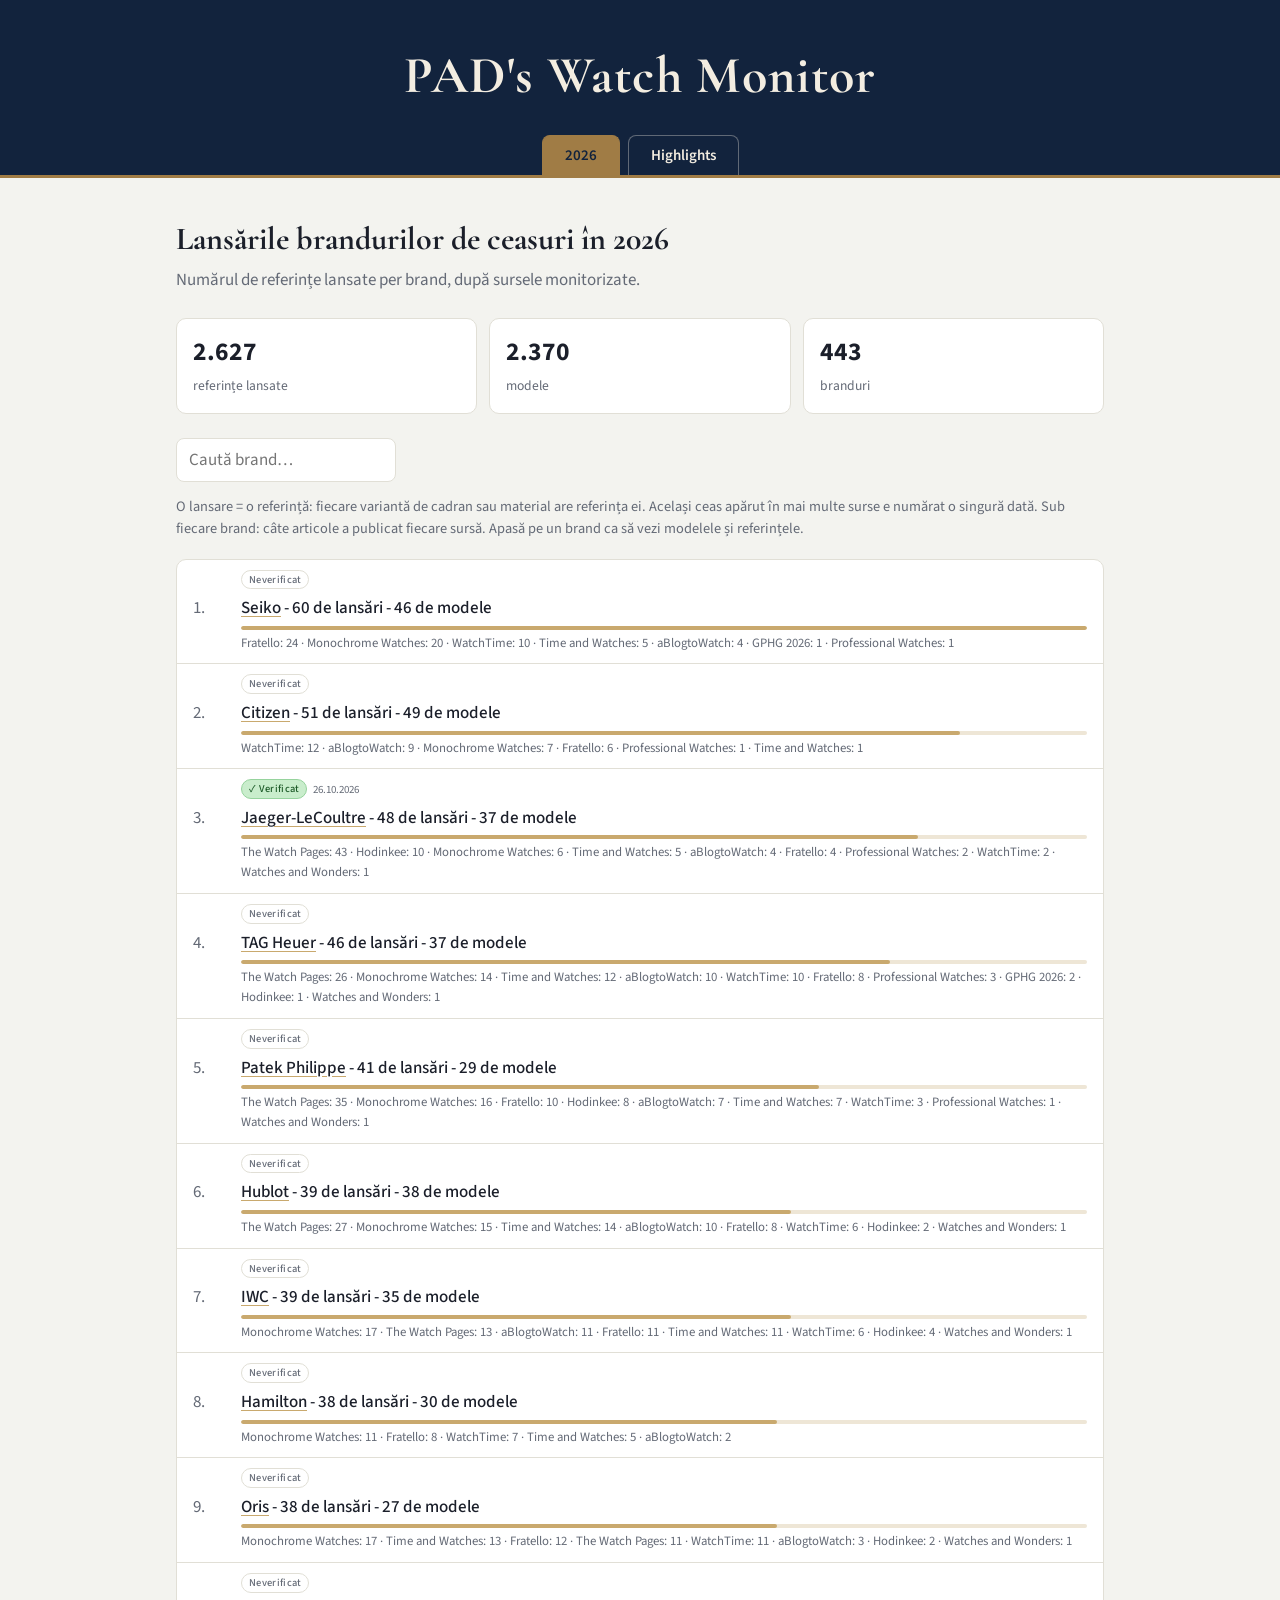
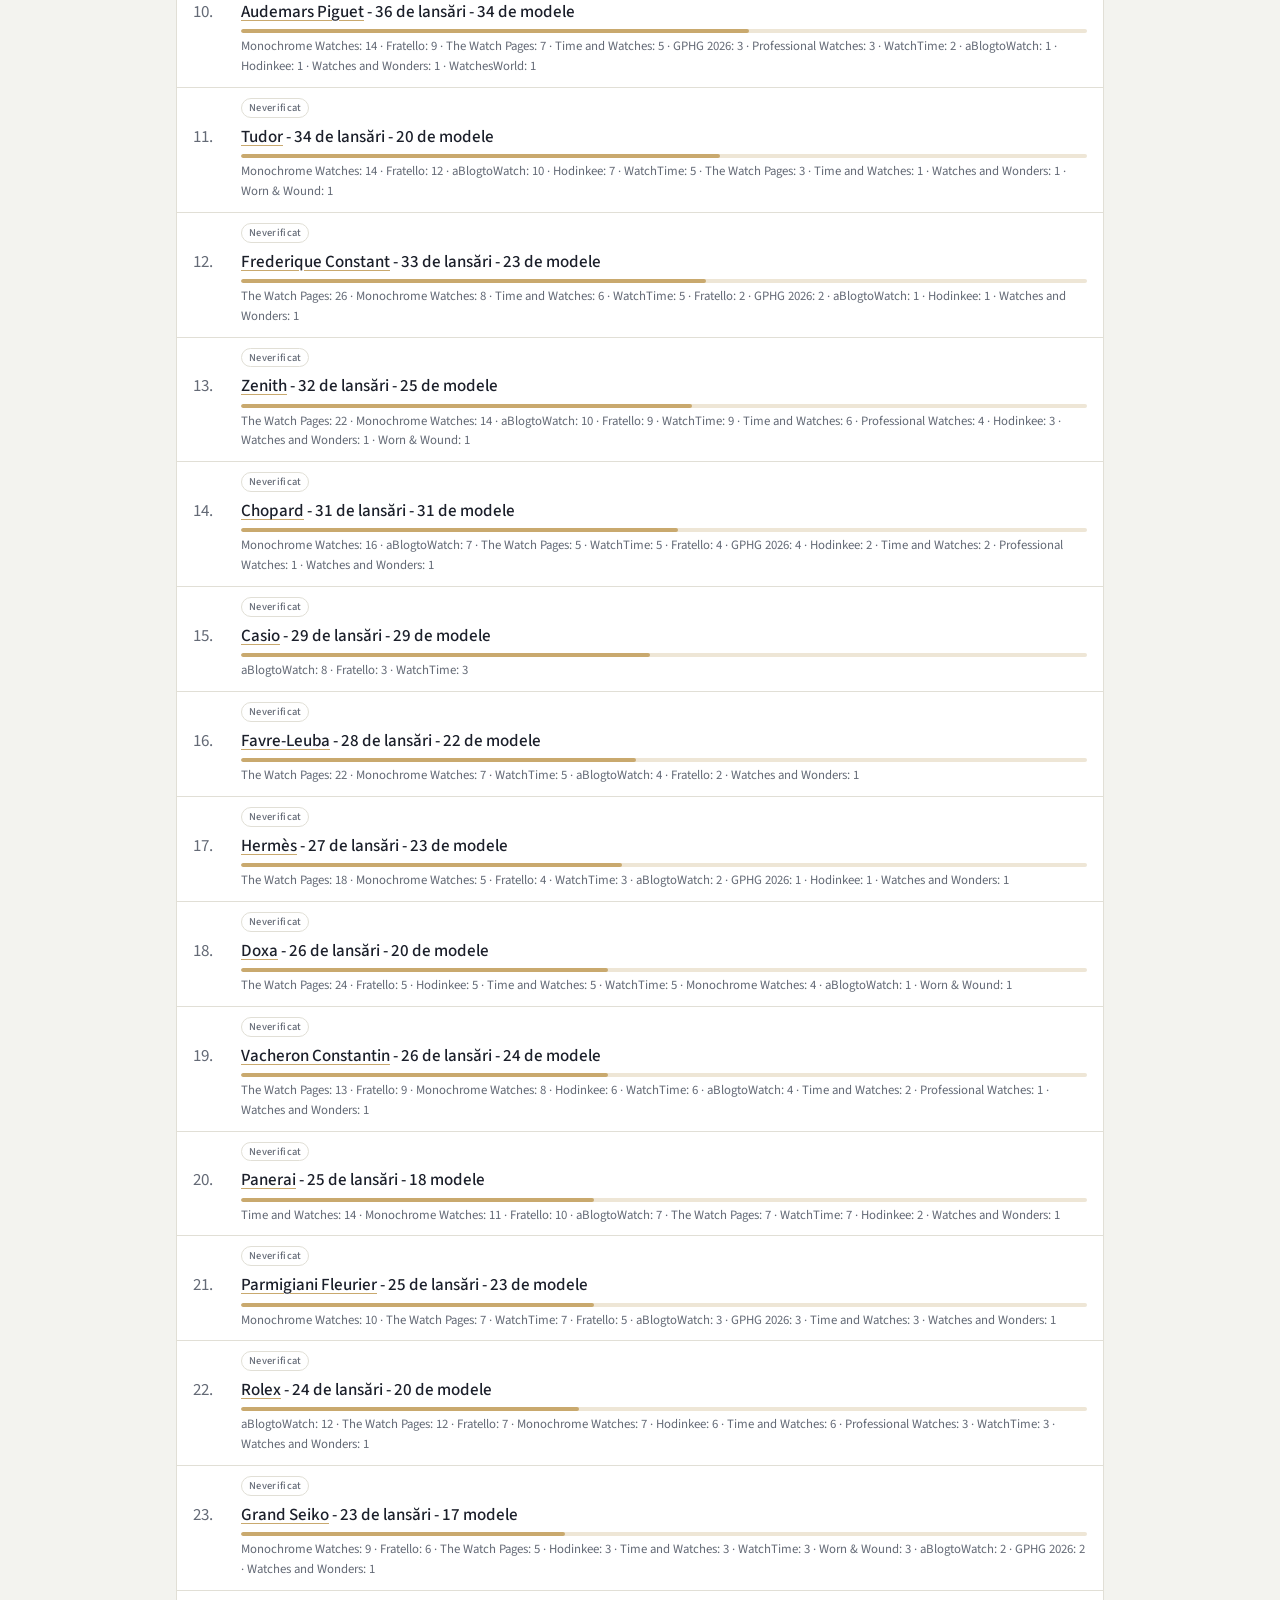
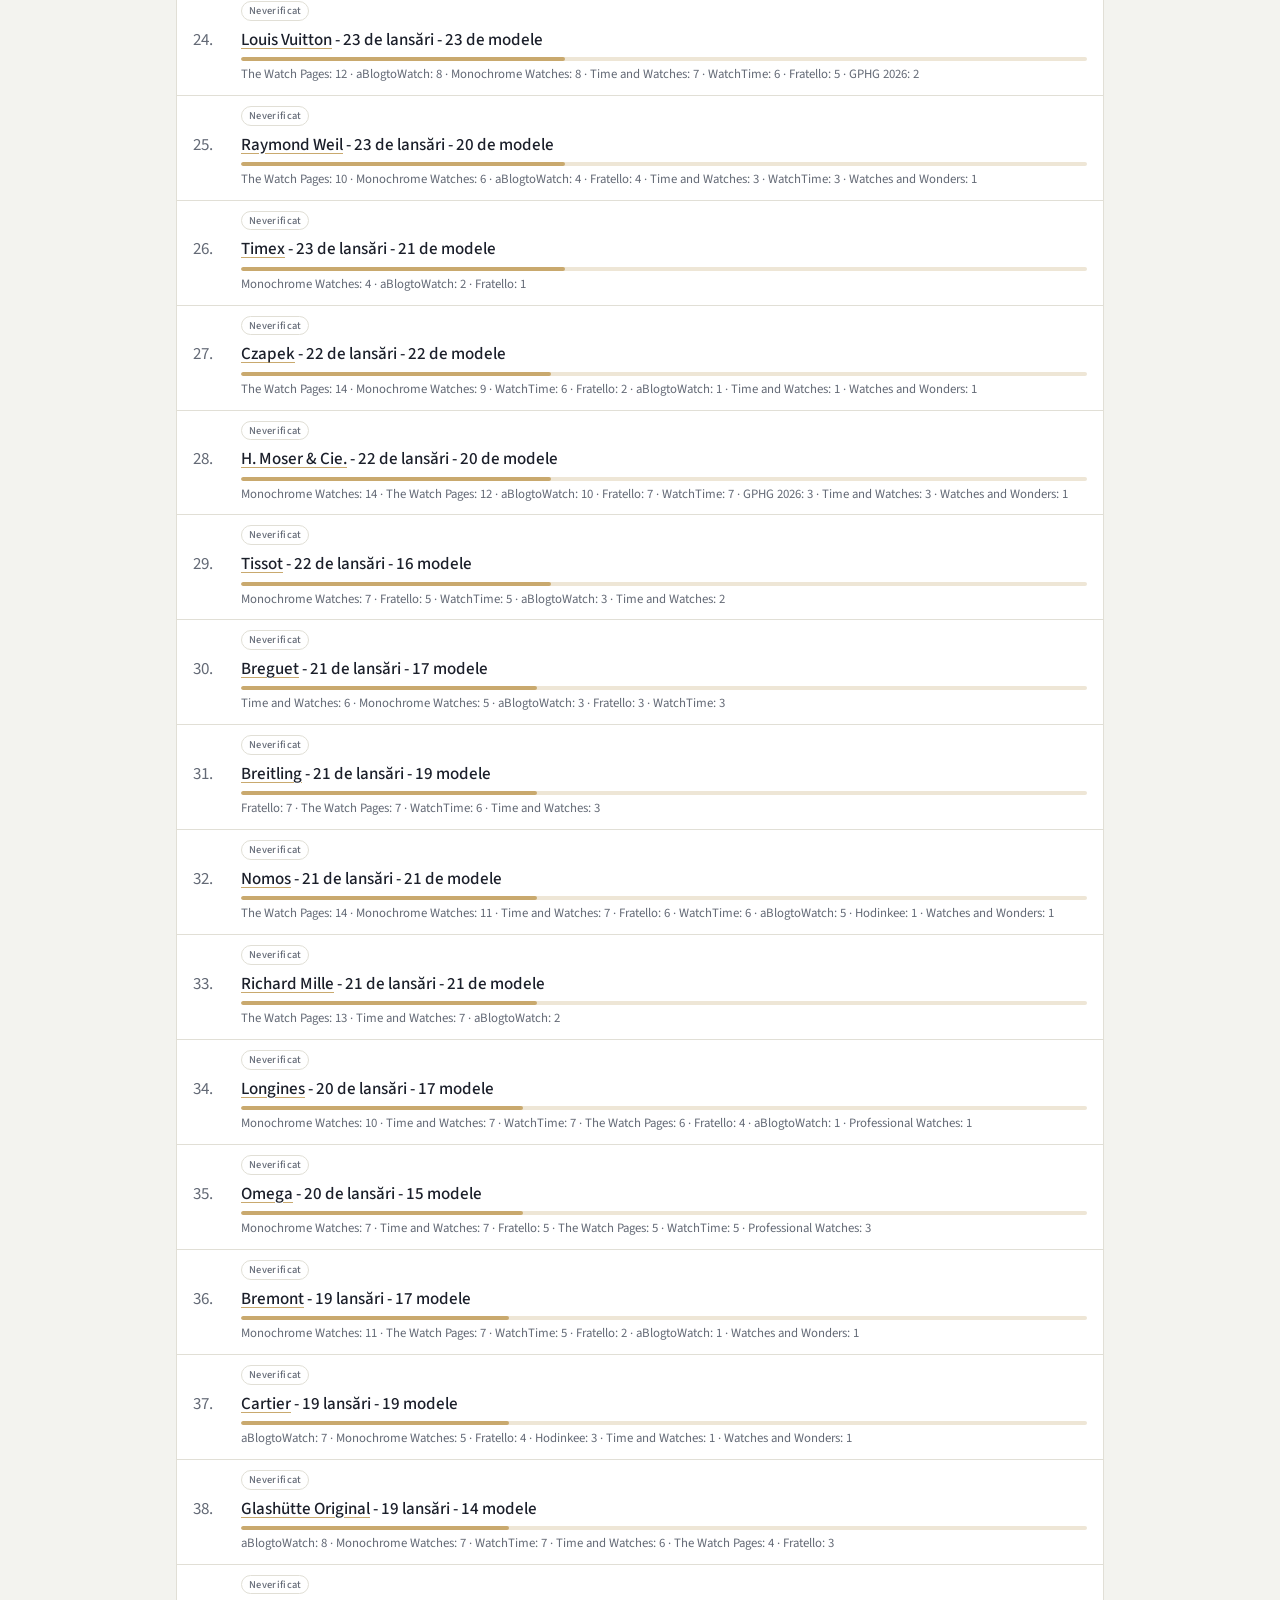
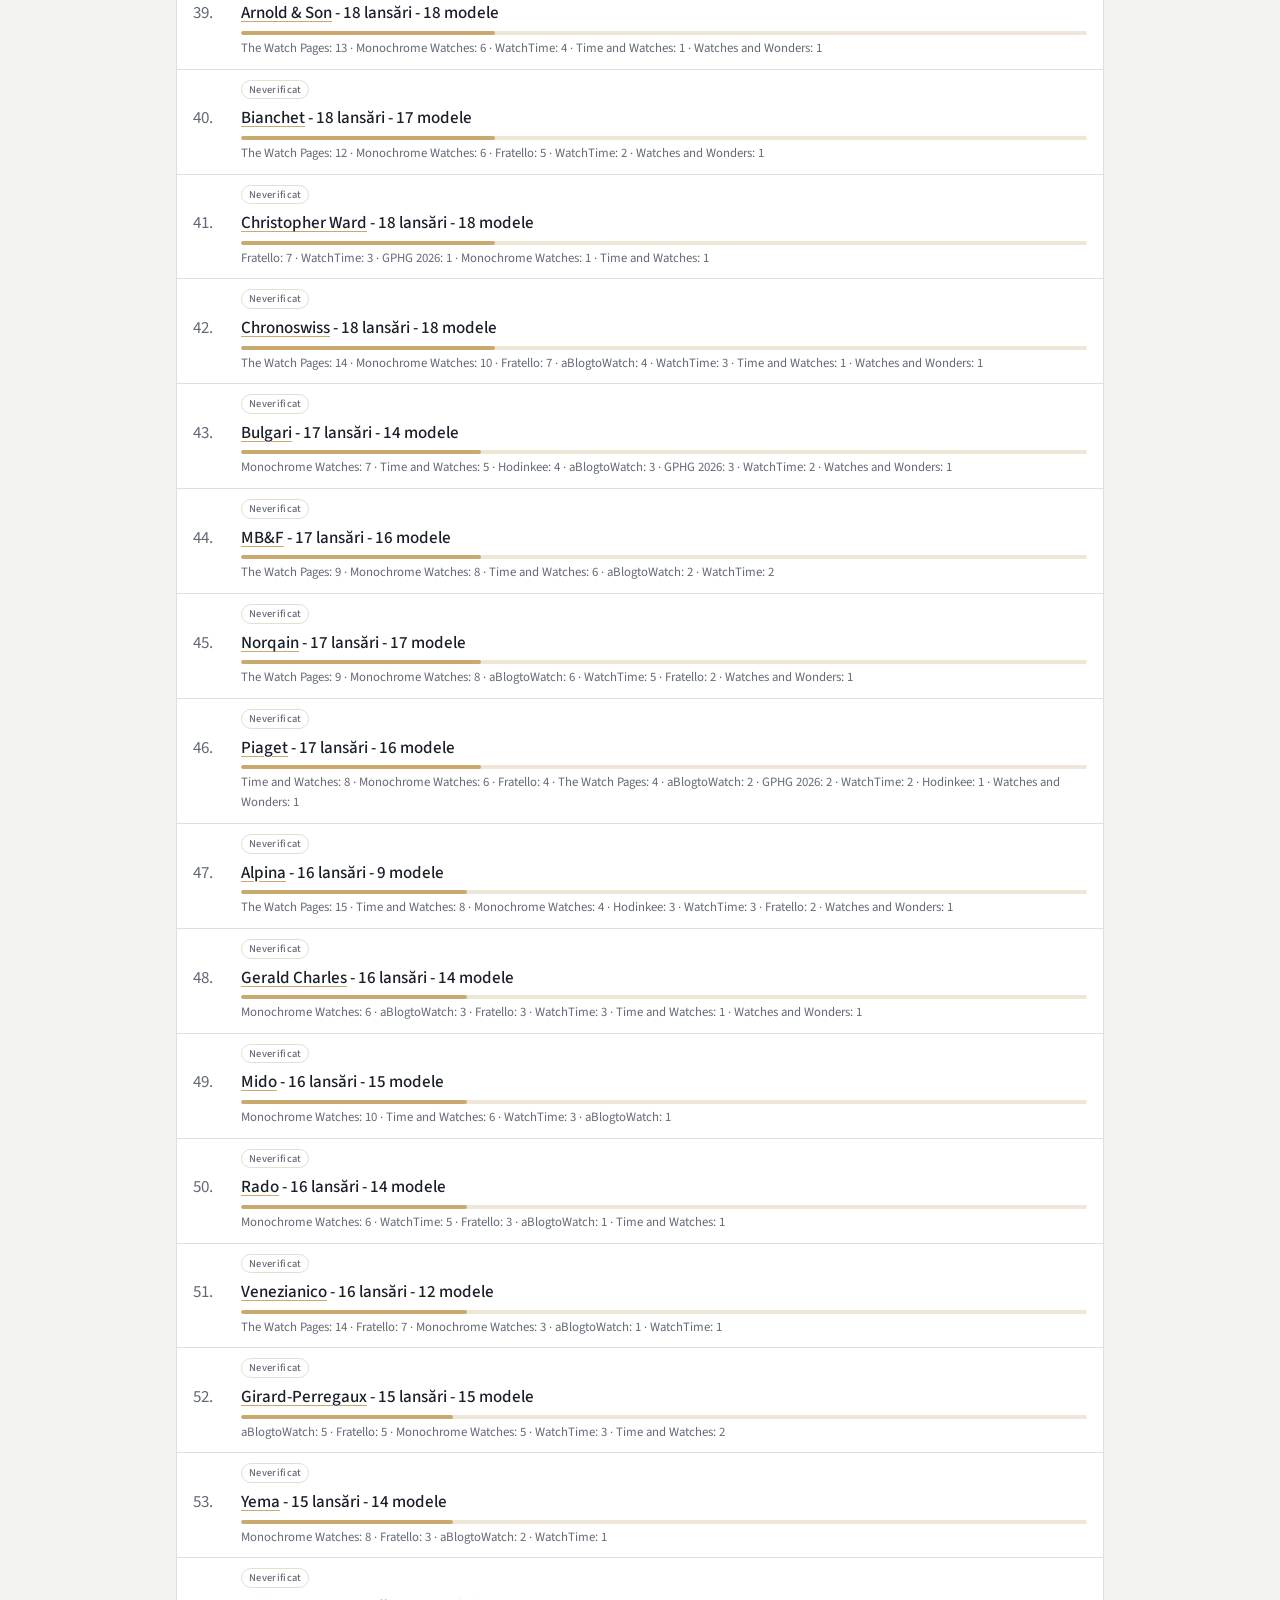
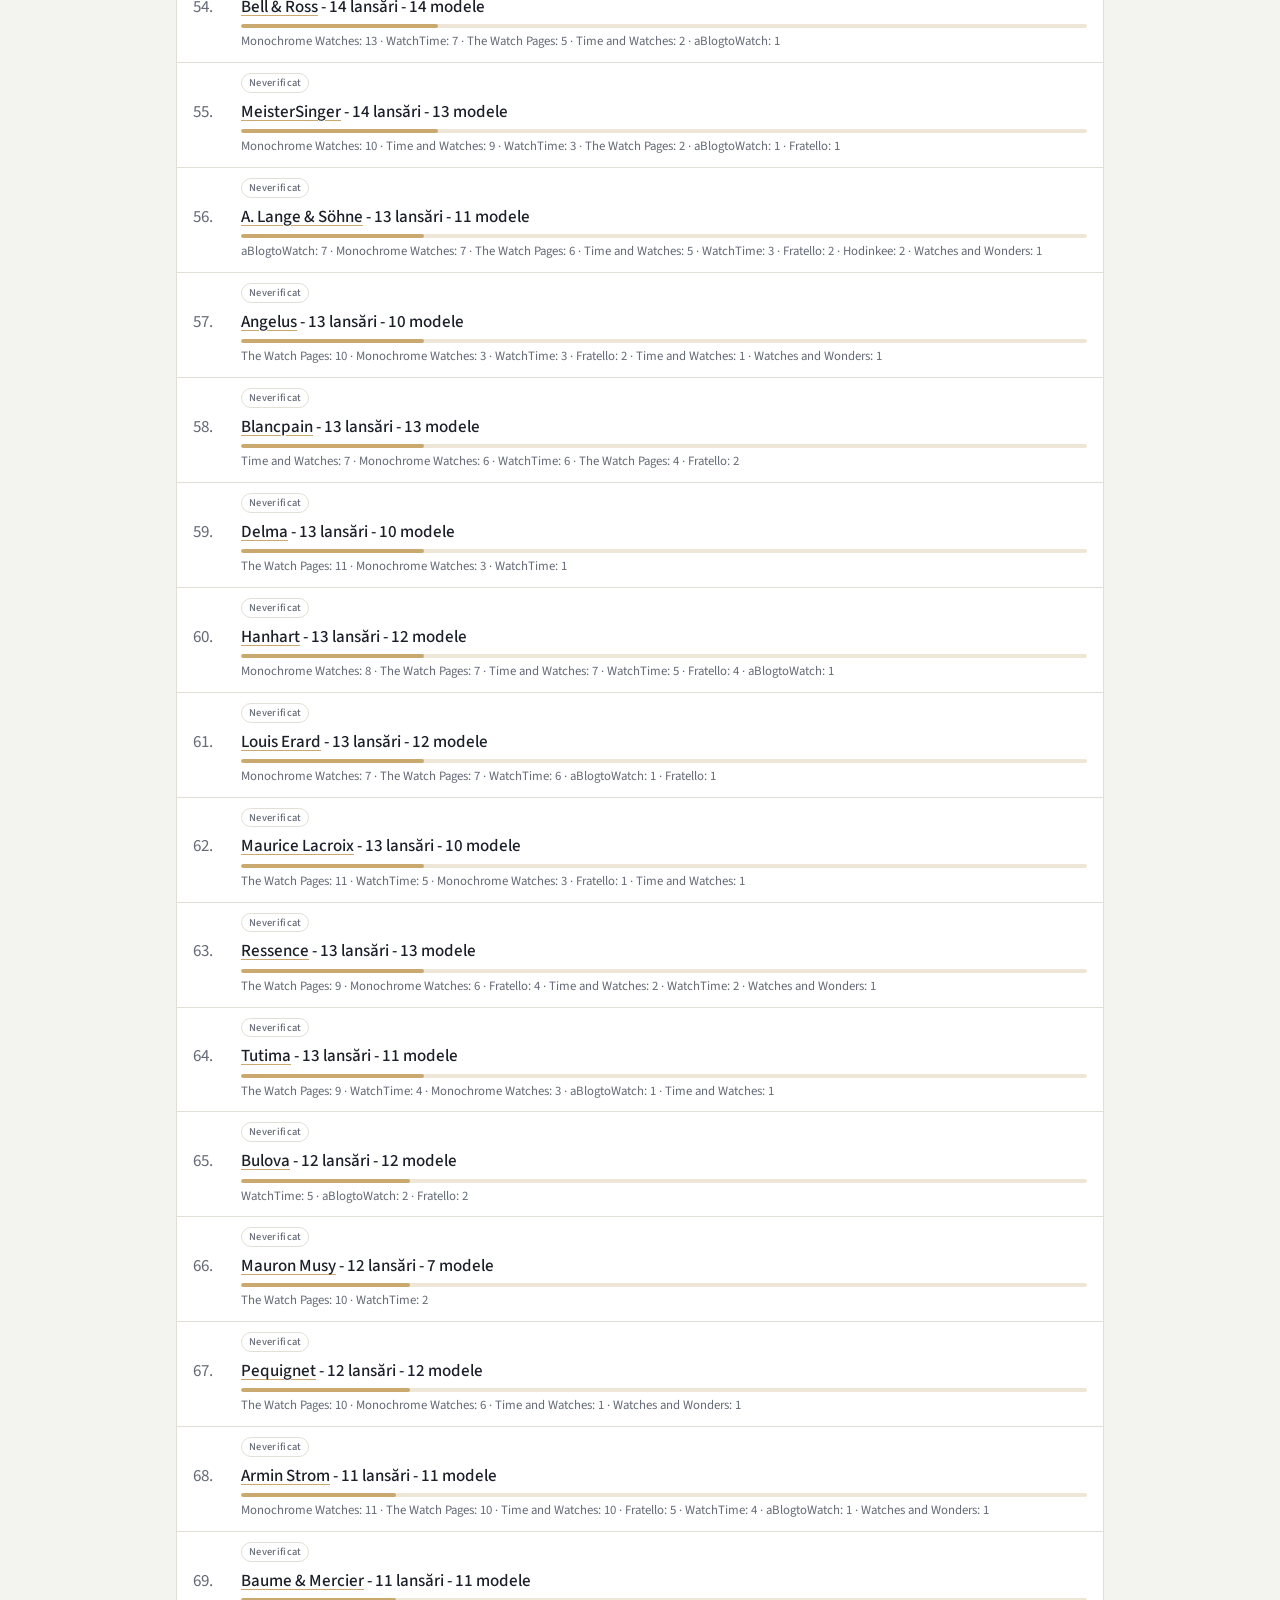
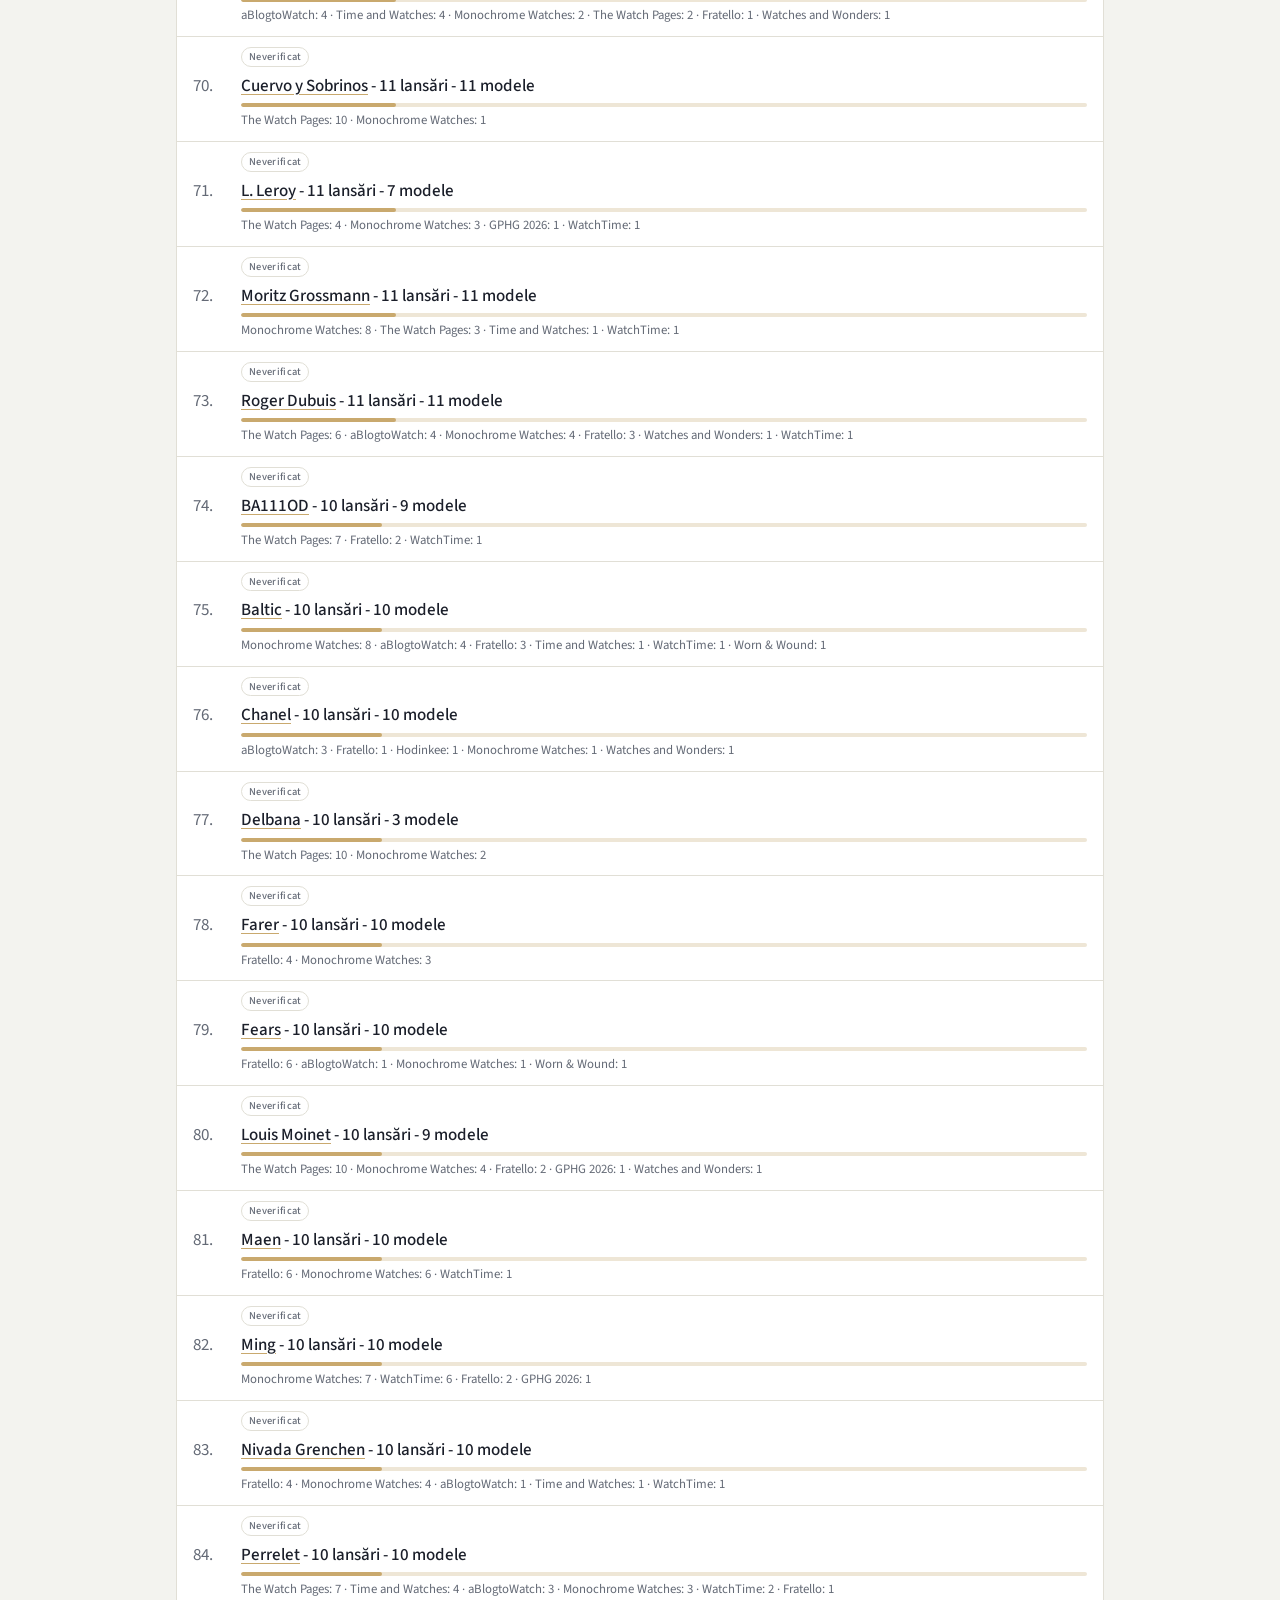
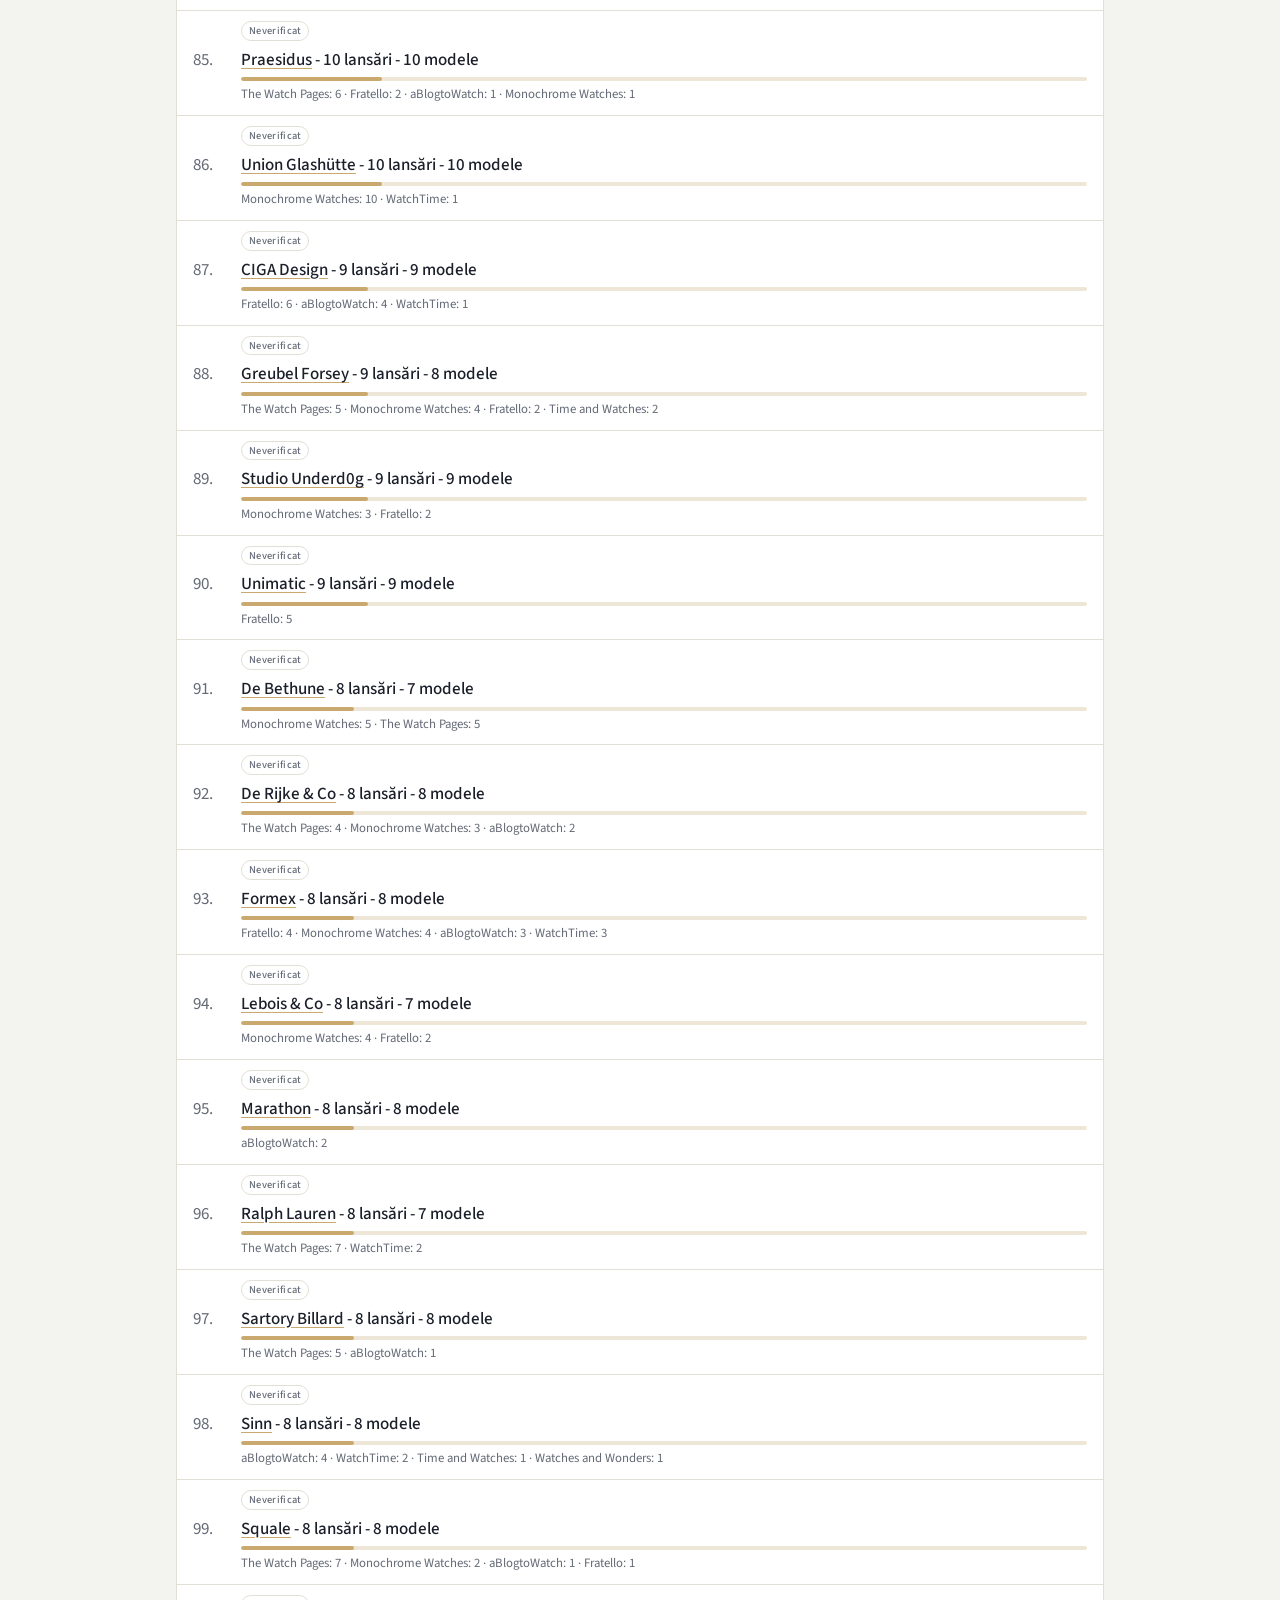
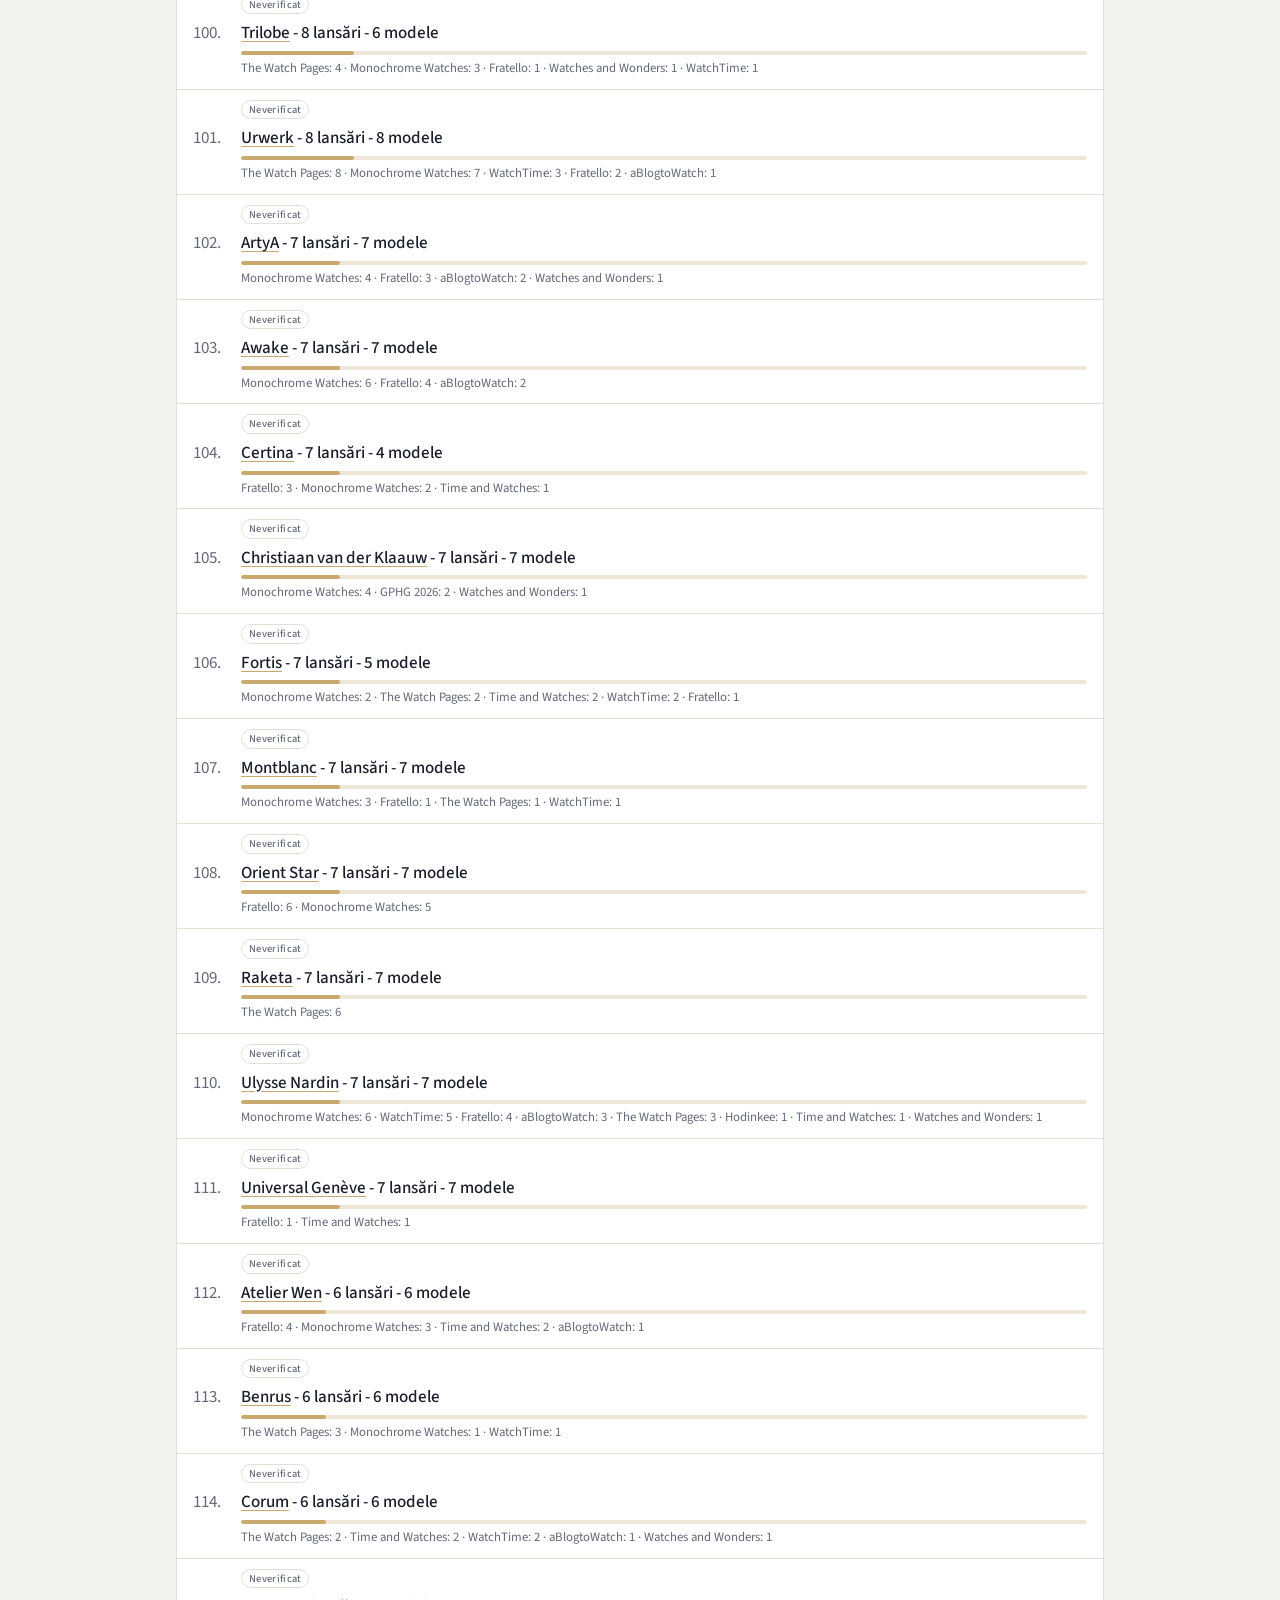
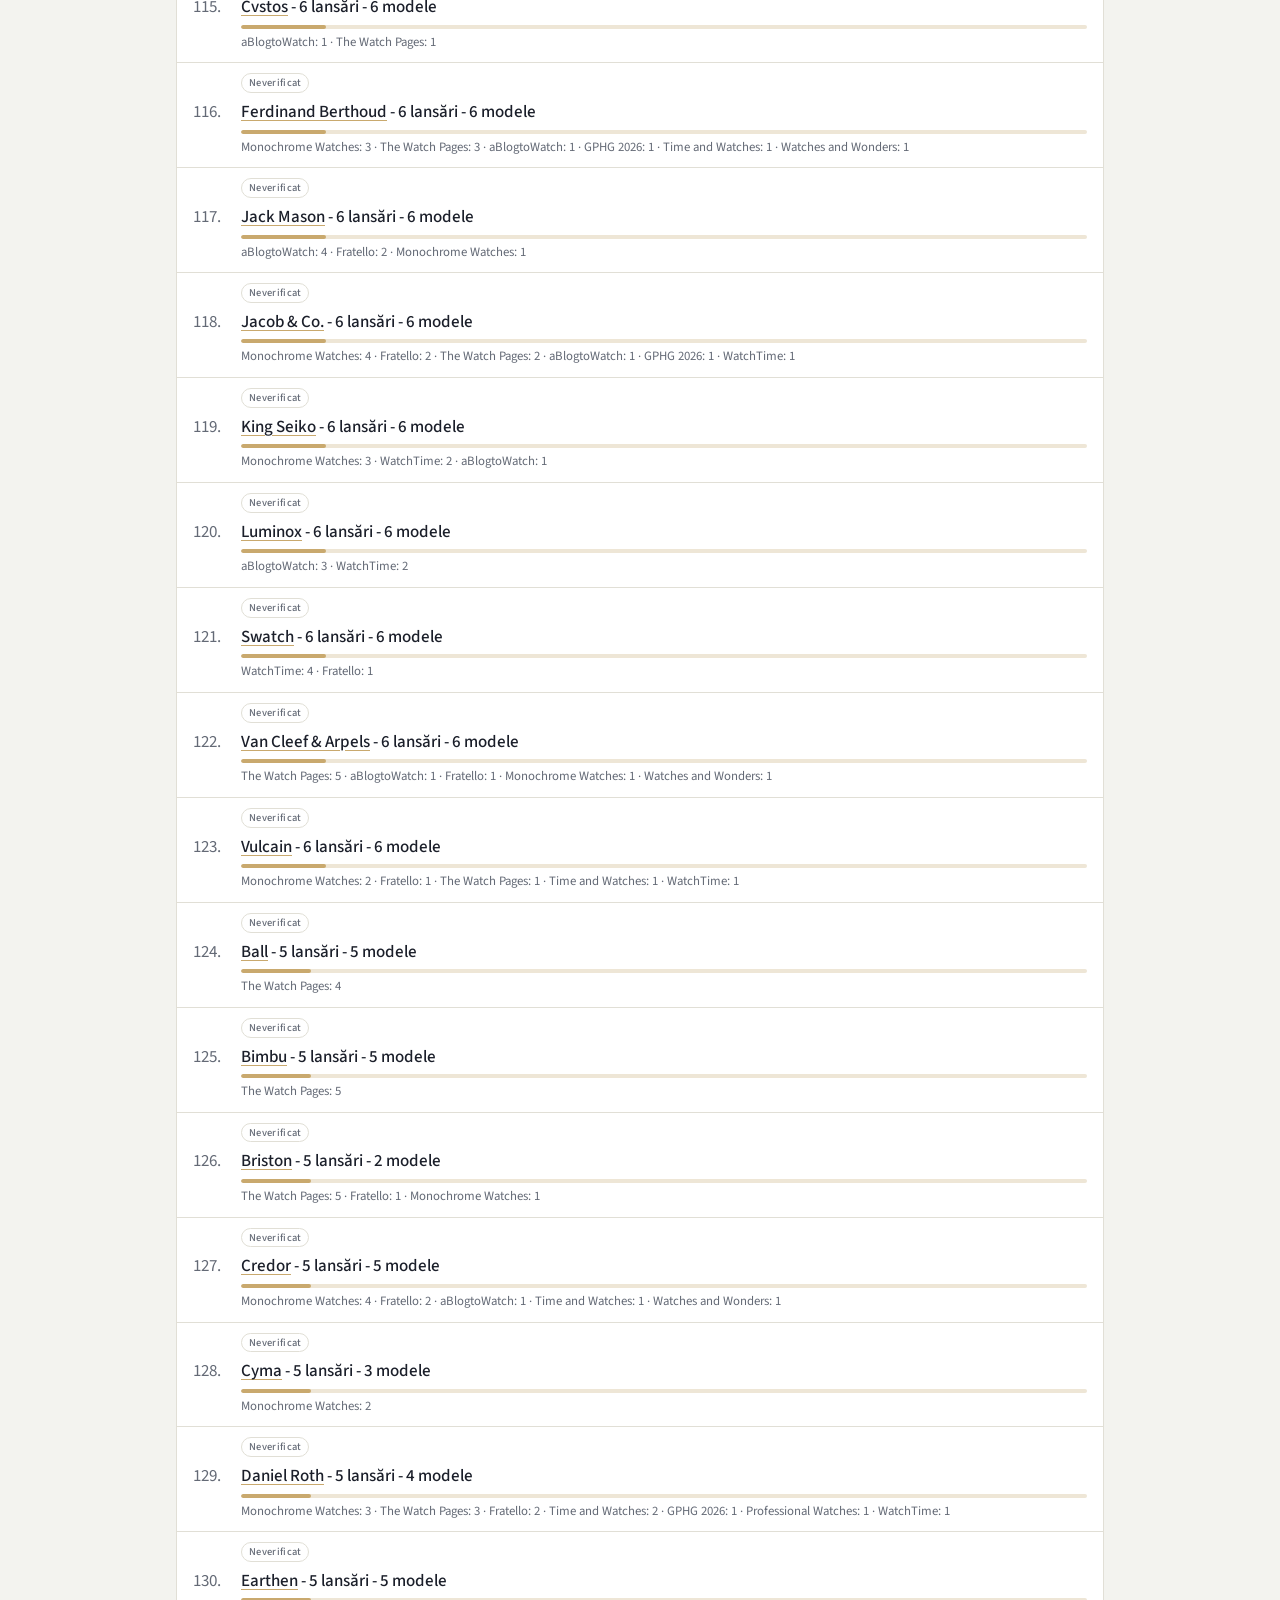
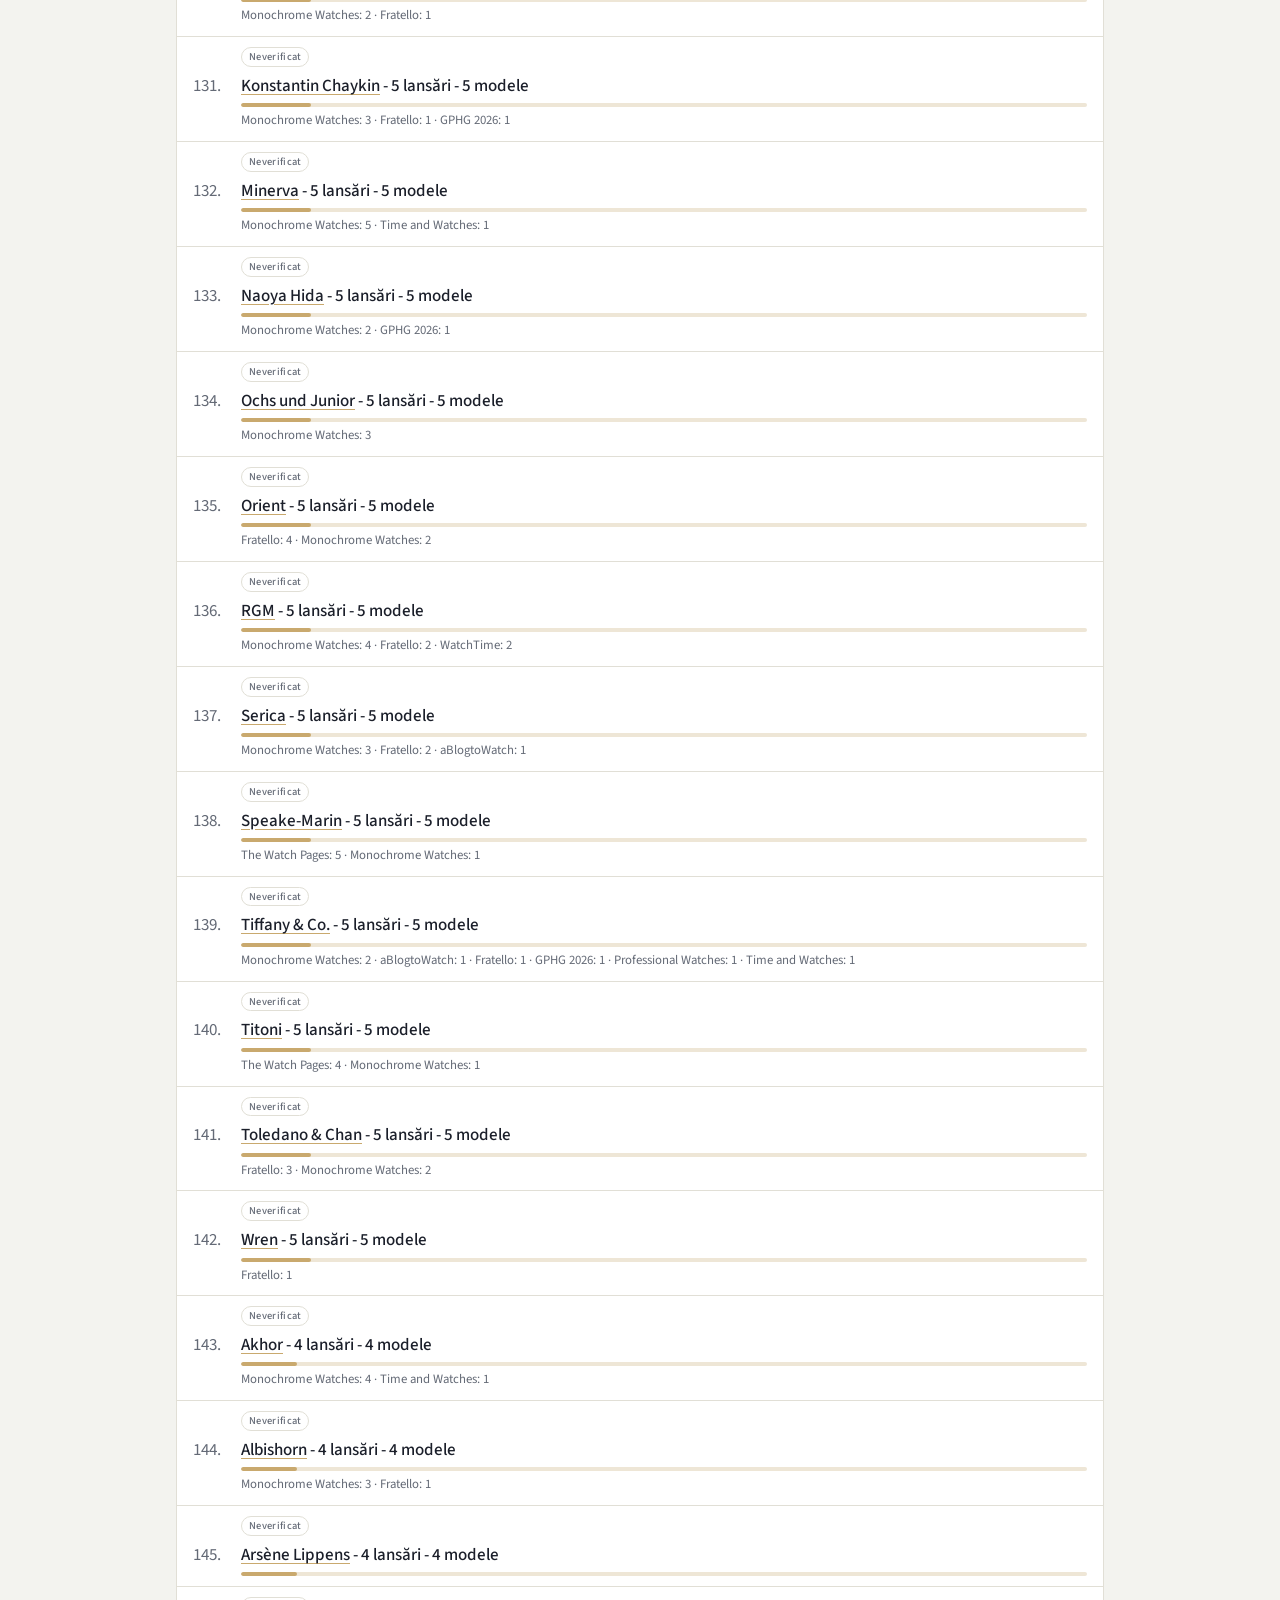
==== commit 8f638f87: "Filtrele pe surse si Despre Proiect doar pe site-ul local Pe site-ul public nu mai apar filtrele de " ====
--- a/index.html
+++ b/index.html
@@ -16,7 +16,7 @@
       <nav class="tabs" role="tablist">
         <button class="tab is-active" data-view="stats" role="tab" aria-selected="true">2026</button>
         <button class="tab" data-view="highlights" role="tab" aria-selected="false">Highlights <span class="tab-count" id="hl-tab-count" hidden></span></button>
-        <button class="tab" data-view="about" role="tab" aria-selected="false">Despre Proiect</button>
+        <button class="tab tab-edit" id="about-tab" data-view="about" role="tab" aria-selected="false" hidden>Despre Proiect</button>
         <button class="tab tab-edit" id="corr-tab" data-view="corrections" role="tab" aria-selected="false" hidden>Corecții</button>
       </nav>
     </div>
@@ -39,7 +39,7 @@
       <div class="kpis" id="kpis"></div>
 
       <div class="controls">
-        <div class="chips" id="source-chips"></div>
+        <div class="chips" id="source-chips" hidden></div>
         <input type="search" id="search" placeholder="Caută brand…" aria-label="Caută brand">
       </div>
 
